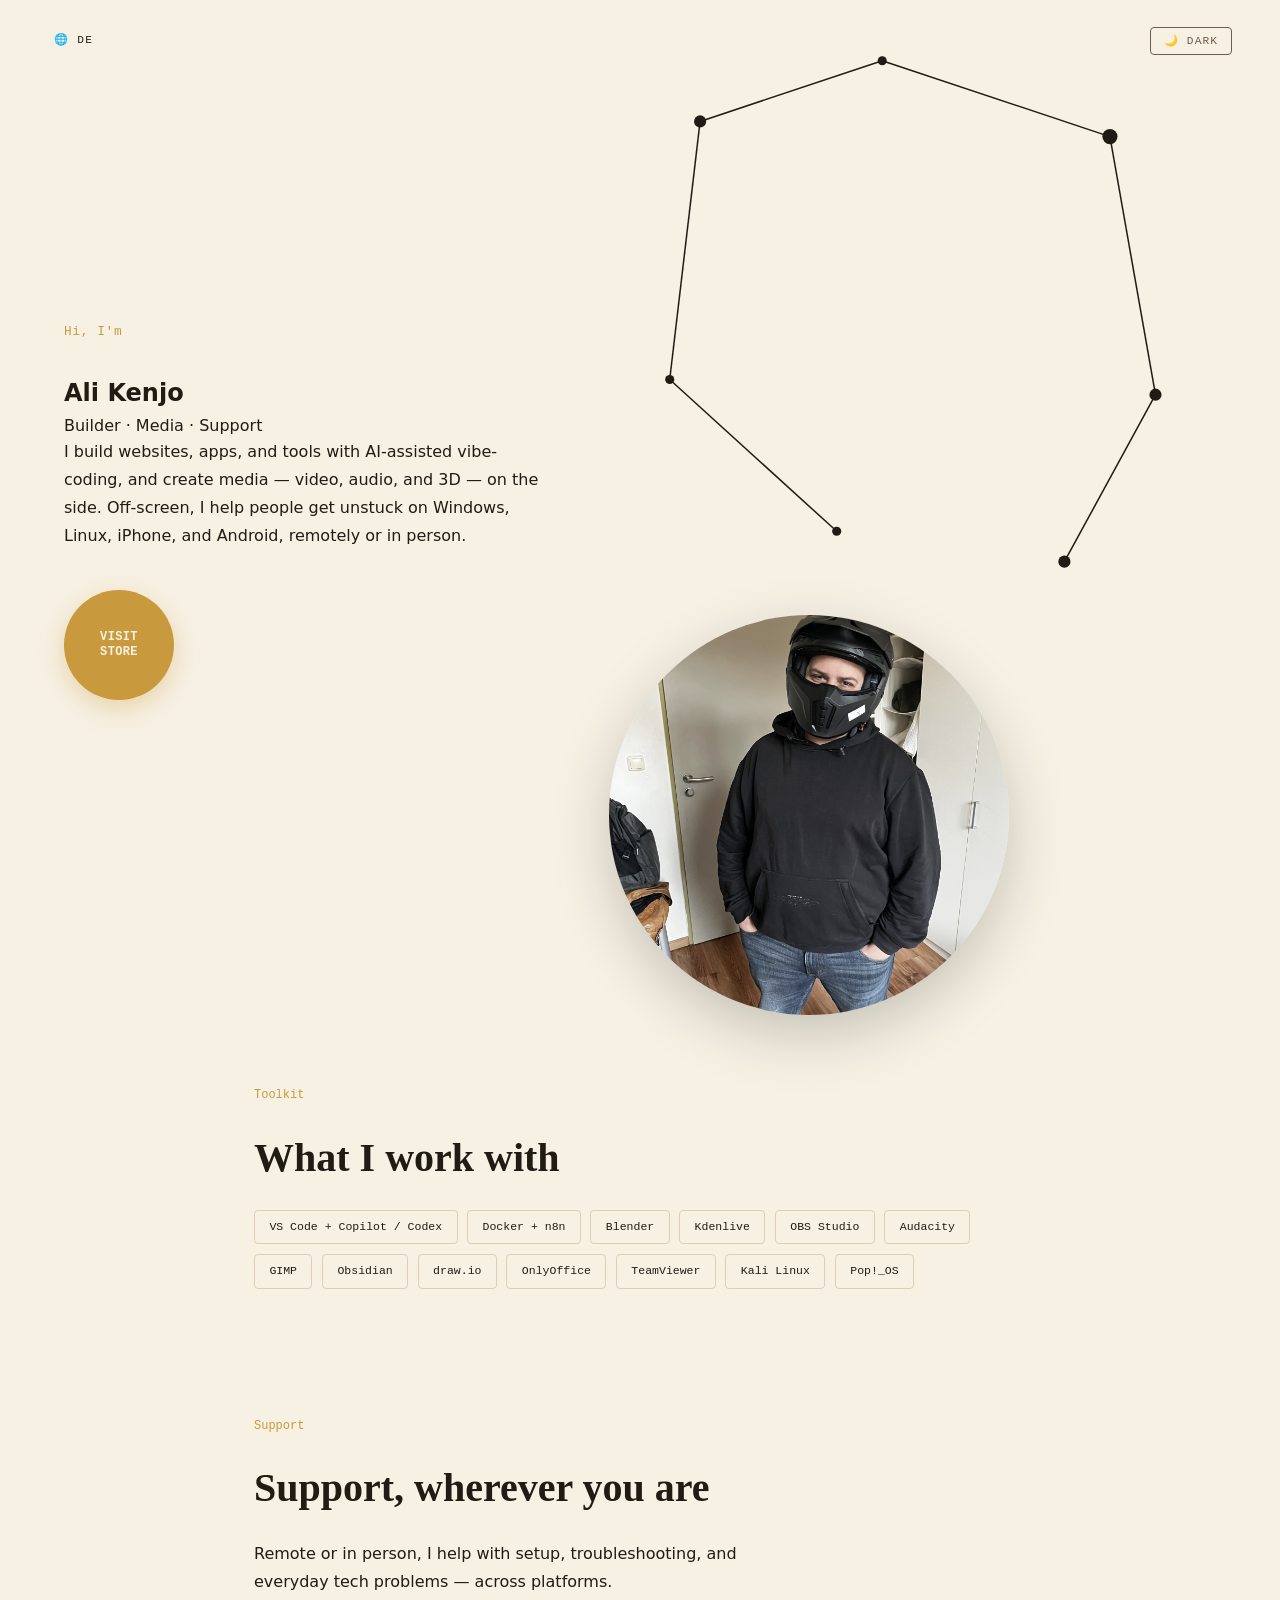
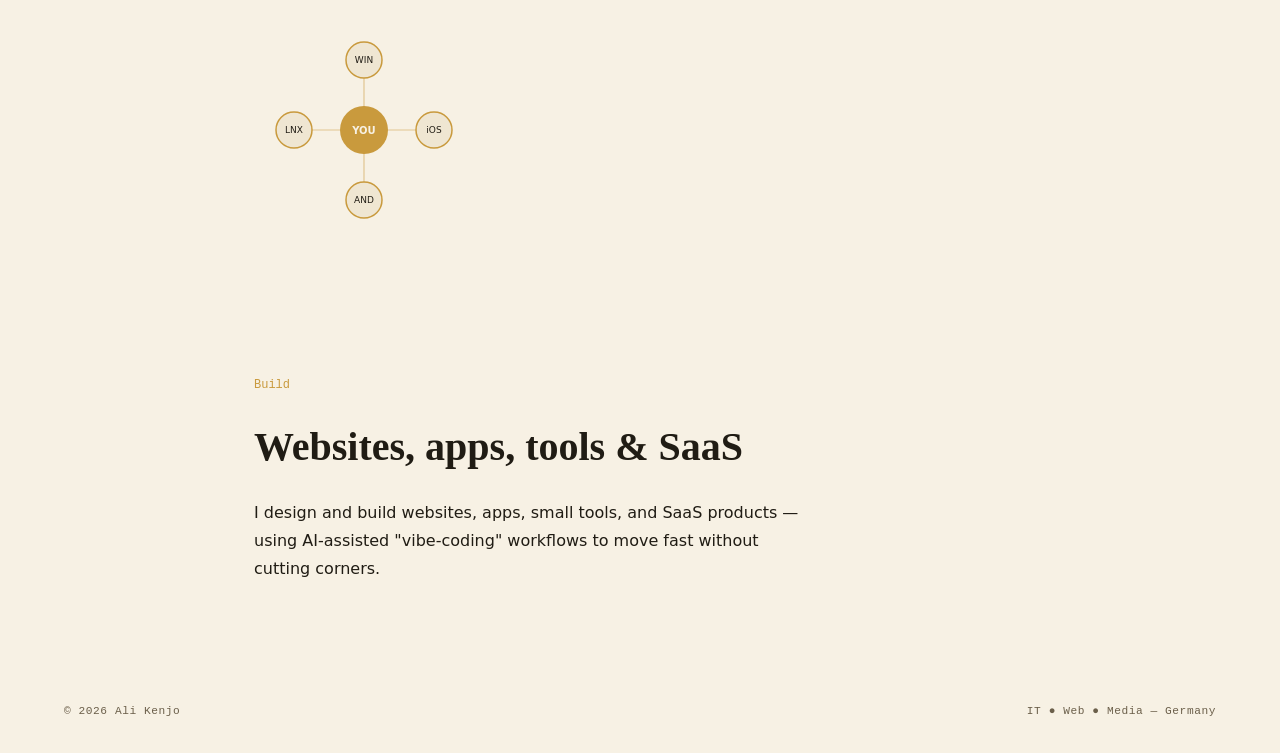
==== index.html @ 4543ea0b "Remove support note" ====
<!DOCTYPE html>
<html lang="en">
<head>
  <meta charset="UTF-8" />
  <meta name="viewport" content="width=device-width, initial-scale=1.0"/>
  <meta name="description" content="Ali Kenjo — builder of websites, apps, and tools, and cross-platform tech support in Germany.">
  <meta property="og:title" content="Ali Kenjo">
  <meta property="og:description" content="Ali Kenjo — builder of websites, apps, and tools, and cross-platform tech support in Germany.">
  <meta property="og:image" content="img.jpg">
  <meta property="og:type" content="website">
  <title>Ali Kenjo</title>
  <link rel="preconnect" href="https://fonts.googleapis.com">
  <link rel="preconnect" href="https://fonts.gstatic.com" crossorigin>
  <link href="https://fonts.googleapis.com/css2?family=Space+Grotesk:wght@300;400;500;700&display=swap" rel="stylesheet"/>
  <link rel="stylesheet" href="style.css">
  <link rel="icon" type="image/svg+xml" href="favicon.svg">
</head>
<body>

  <!-- NAV -->
  <nav>
    <a href="index-de.html" class="lang-toggle" hreflang="de">🌐 DE</a>
    <button class="dark-mode-toggle" aria-pressed="false">🌙 Dark</button>
  </nav>

  <!-- HERO -->
  <section id="identity" class="hero">
    <div class="hero-text">
      <p class="hero-eyebrow">Hi, I'm</p>
      <h1 class="hero-name">Ali Kenjo</h1>
      <p class="hero-tagline">Builder · Media · Support</p>
      <p class="hero-bio">
        I build websites, apps, and tools with AI-assisted vibe-coding, and create
        media — video, audio, and 3D — on the side. Off-screen, I help people get
        unstuck on Windows, Linux, iPhone, and Android, remotely or in person.
      </p>
      <a href="store.html" class="store-btn-round" aria-label="Visit the store">Visit<br>Store</a>
    </div>
    <div class="hero-photo-wrap">
      <svg class="node-bg" viewBox="0 0 400 400" aria-hidden="true">
        <circle cx="60" cy="80" r="4" fill="currentColor"/>
        <circle cx="180" cy="40" r="3" fill="currentColor"/>
        <circle cx="330" cy="90" r="5" fill="currentColor"/>
        <circle cx="40" cy="250" r="3" fill="currentColor"/>
        <circle cx="360" cy="260" r="4" fill="currentColor"/>
        <circle cx="150" cy="350" r="3" fill="currentColor"/>
        <circle cx="300" cy="370" r="4" fill="currentColor"/>
        <line x1="60" y1="80" x2="180" y2="40" stroke="currentColor" stroke-width="1"/>
        <line x1="180" y1="40" x2="330" y2="90" stroke="currentColor" stroke-width="1"/>
        <line x1="40" y1="250" x2="150" y2="350" stroke="currentColor" stroke-width="1"/>
        <line x1="360" y1="260" x2="300" y2="370" stroke="currentColor" stroke-width="1"/>
        <line x1="60" y1="80" x2="40" y2="250" stroke="currentColor" stroke-width="1"/>
        <line x1="330" y1="90" x2="360" y2="260" stroke="currentColor" stroke-width="1"/>
      </svg>
      <img src="img.jpg" alt="Ali Kenjo" class="hero-photo-circle">
    </div>
  </section>

  <!-- TOOLKIT -->
  <section id="toolkit" class="content-section">
    <p class="section-eyebrow"><span class="node-dot"></span>Toolkit</p>
    <h2 class="section-headline">What I work with</h2>
    <div class="tag-cloud">
      <span class="tag">VS Code + Copilot / Codex</span>
      <span class="tag">Docker + n8n</span>
      <span class="tag">Blender</span>
      <span class="tag">Kdenlive</span>
      <span class="tag">OBS Studio</span>
      <span class="tag">Audacity</span>
      <span class="tag">GIMP</span>
      <span class="tag">Obsidian</span>
      <span class="tag">draw.io</span>
      <span class="tag">OnlyOffice</span>
      <span class="tag">TeamViewer</span>
      <span class="tag">Kali Linux</span>
      <span class="tag">Pop!_OS</span>
    </div>
  </section>

  <!-- SUPPORT -->
  <section id="support" class="content-section">
    <p class="section-eyebrow"><span class="node-dot"></span>Support</p>
    <h2 class="section-headline">Support, wherever you are</h2>
    <p class="section-text">
      Remote or in person, I help with setup, troubleshooting, and everyday tech
      problems — across platforms.
    </p>
    <div class="orbit-wrap">
      <svg viewBox="0 0 220 220" width="220" height="220" aria-hidden="true">
        <line x1="110" y1="110" x2="110" y2="48" style="stroke:var(--accent);stroke-width:1.2;opacity:0.5"/>
        <line x1="110" y1="110" x2="172" y2="110" style="stroke:var(--accent);stroke-width:1.2;opacity:0.5"/>
        <line x1="110" y1="110" x2="110" y2="172" style="stroke:var(--accent);stroke-width:1.2;opacity:0.5"/>
        <line x1="110" y1="110" x2="48" y2="110" style="stroke:var(--accent);stroke-width:1.2;opacity:0.5"/>
        <circle cx="110" cy="40" r="18" style="fill:var(--bg-dark);stroke:var(--accent);stroke-width:1.5"/>
        <text x="110" y="43" text-anchor="middle" style="font-family:var(--font-body);font-size:9px;fill:var(--text)">WIN</text>
        <circle cx="180" cy="110" r="18" style="fill:var(--bg-dark);stroke:var(--accent);stroke-width:1.5"/>
        <text x="180" y="113" text-anchor="middle" style="font-family:var(--font-body);font-size:9px;fill:var(--text)">iOS</text>
        <circle cx="110" cy="180" r="18" style="fill:var(--bg-dark);stroke:var(--accent);stroke-width:1.5"/>
        <text x="110" y="183" text-anchor="middle" style="font-family:var(--font-body);font-size:9px;fill:var(--text)">AND</text>
        <circle cx="40" cy="110" r="18" style="fill:var(--bg-dark);stroke:var(--accent);stroke-width:1.5"/>
        <text x="40" y="113" text-anchor="middle" style="font-family:var(--font-body);font-size:9px;fill:var(--text)">LNX</text>
        <circle cx="110" cy="110" r="24" style="fill:var(--accent)"/>
        <text x="110" y="114" text-anchor="middle" style="font-family:var(--font-body);font-size:10px;font-weight:700;fill:var(--bg)">YOU</text>
      </svg>
    </div>
  </section>

  <!-- BUILD -->
  <section id="build" class="content-section">
    <p class="section-eyebrow"><span class="node-dot"></span>Build</p>
    <h2 class="section-headline">Websites, apps, tools &amp; SaaS</h2>
    <p class="section-text">
      I design and build websites, apps, small tools, and SaaS products —
      using AI-assisted "vibe-coding" workflows to move fast without cutting corners.
    </p>
  </section>

  <!-- FOOTER -->
  <footer>
    <span>© 2026 Ali Kenjo</span>
    <span>IT <span class="footer-dot">●</span> Web <span class="footer-dot">●</span> Media — Germany</span>
  </footer>

  <script src="script.js"></script>
</body>
</html>
---- style.css ----
*, *::before, *::after { box-sizing: border-box; margin: 0; padding: 0; }

:root {
  --bg: #f7f1e4;
  --bg-dark: #efe6d2;
  --text: #201c14;
  --text-muted: #6b5f4a;
  --accent: #c99a3d;
  --rule: #ddd0b0;
  --font-display: 'Fraunces', Georgia, serif;
  --font-body: 'IBM Plex Sans', system-ui, sans-serif;
  --font-mono: 'IBM Plex Mono', 'Courier New', monospace;
}

html.dark-mode {
  --bg: #0d1210;
  --bg-dark: #141a18;
  --text: #f2ede2;
  --text-muted: #8a9490;
  --accent: #6fd8c4;
  --rule: #263531;
}

html { scroll-behavior: smooth; }

body {
  background: var(--bg);
  color: var(--text);
  font-family: var(--font-body);
  font-size: 16px;
  line-height: 1.6;
  overflow-x: hidden;
  transition: background 0.3s, color 0.3s;
}

/* ── NAV ── */
nav {
  position: fixed;
  top: 0; right: 0;
  z-index: 100;
  padding: 1.5rem 3rem;
  display: flex;
  gap: 2.5rem;
  justify-content: space-between;
  align-items: center;
  width: 100%;
}

.nav-badge {
  display: flex;
  align-items: center;
  gap: 0.6rem;
}

.badge-dot {
  width: 10px;
  height: 10px;
  border-radius: 50%;
  background: var(--accent);
  display: inline-block;
}

.badge-name {
  font-family: var(--font-mono);
  font-size: 0.75rem;
  font-weight: 500;
  letter-spacing: 0.05em;
  color: var(--text);
}

nav a {
  font-family: var(--font-mono);
  font-size: 0.7rem;
  font-weight: 500;
  letter-spacing: 0.1em;
  text-transform: uppercase;
  color: var(--text);
  text-decoration: none;
  transition: color 0.2s;
  padding: 0.5rem 0.4rem;
}

nav a:hover { color: var(--accent); }

nav a:focus-visible,
.dark-mode-toggle:focus-visible,
.store-btn-round:focus-visible {
  outline: 2px solid var(--accent);
  outline-offset: 3px;
  border-radius: 2px;
}

.dark-mode-toggle {
  background: none;
  border: 1px solid var(--text-muted);
  border-radius: 4px;
  padding: 0.4rem 0.8rem;
  font-family: var(--font-mono);
  font-size: 0.7rem;
  font-weight: 500;
  letter-spacing: 0.1em;
  text-transform: uppercase;
  color: var(--text-muted);
  cursor: pointer;
  transition: all 0.2s;
}

.dark-mode-toggle:hover {
  color: var(--text);
  border-color: var(--text);
}

/* ── HERO ── */
#identity {
  min-height: 100vh;
  display: grid;
  grid-template-columns: 0.9fr 1.1fr;
  align-items: center;
  gap: 3rem;
  padding: 0 4rem;
}

.hero-left {
  display: flex;
  align-items: center;
  justify-content: center;
  padding: 0;
  min-height: auto;
}

.hero-eyebrow {
  font-family: var(--font-mono);
  font-size: 0.8rem;
  letter-spacing: 0.05em;
  color: var(--accent);
  margin-bottom: 2rem;
}

.hero-right {
  display: flex;
  flex-direction: column;
  justify-content: center;
  padding: 2rem 0;
  text-align: left;
  align-items: flex-start;
}

.hero-photo-circle {
  width: min(70vw, 400px);
  aspect-ratio: 1 / 1;
  object-fit: cover;
  border-radius: 50%;
  filter: grayscale(15%);
  box-shadow: 0 20px 60px rgba(0, 0, 0, 0.2);
}

.hero-headline {
  font-family: var(--font-display);
  font-size: clamp(2.75rem, 6vw, 4.5rem);
  font-weight: 700;
  line-height: 1.05;
  margin-bottom: 1.5rem;
}

.cursor {
  display: inline-block;
  color: var(--accent);
  animation: blink 1s step-start infinite;
  margin-left: 0.1em;
}

@keyframes blink { 50% { opacity: 0; } }

.hero-label {
  font-size: 0.7rem;
  font-weight: 600;
  letter-spacing: 0.1em;
  text-transform: uppercase;
  color: var(--text-muted);
  margin-bottom: 0.75rem;
}

.hero-bio {
  max-width: 480px;
  font-size: 1rem;
  line-height: 1.75;
  color: var(--text);
}

.store-btn-round {
  width: 110px;
  height: 110px;
  border-radius: 50%;
  background: var(--accent);
  color: var(--bg);
  display: flex;
  align-items: center;
  justify-content: center;
  text-align: center;
  line-height: 1.3;
  font-family: var(--font-mono);
  font-size: 0.75rem;
  font-weight: 600;
  letter-spacing: 0.03em;
  text-transform: uppercase;
  text-decoration: none;
  margin-top: 2.5rem;
  transition: transform 0.2s, box-shadow 0.2s;
  box-shadow: 0 8px 24px rgba(201, 154, 61, 0.35);
}

.store-btn-round:hover {
  transform: translateY(-3px) scale(1.03);
}

html.dark-mode .store-btn-round {
  color: var(--bg);
  box-shadow: 0 8px 24px rgba(111, 216, 196, 0.3);
}

/* ── GEOMETRIC DIVIDER ── */
.geo-divider {
  height: 14px;
  max-width: 900px;
  margin: 0 auto;
  background-image:
    linear-gradient(135deg, var(--accent) 25%, transparent 25%),
    linear-gradient(225deg, var(--accent) 25%, transparent 25%),
    linear-gradient(315deg, var(--accent) 25%, transparent 25%),
    linear-gradient(45deg, var(--accent) 25%, transparent 25%);
  background-position: 7px 0, 7px 0, 0 0, 0 0;
  background-size: 14px 14px;
  background-repeat: repeat-x;
  opacity: 0.45;
}

/* ── CONTENT SECTIONS ── */
section#toolkit,
section#support,
section#build {
  max-width: 900px;
  margin: 0 auto;
  padding: 4rem 4rem;
}

.section-eyebrow {
  font-family: var(--font-mono);
  font-size: 0.75rem;
  color: var(--accent);
  margin-bottom: 1.25rem;
}

.section-headline {
  font-family: var(--font-display);
  font-size: clamp(1.75rem, 3.5vw, 2.5rem);
  font-weight: 700;
  margin-bottom: 1.25rem;
}

.section-text {
  max-width: 560px;
  font-size: 1rem;
  line-height: 1.75;
  color: var(--text);
  margin-bottom: 1.5rem;
}

.tag-cloud {
  display: flex;
  flex-wrap: wrap;
  gap: 0.6rem;
}

.tag {
  font-family: var(--font-mono);
  font-size: 0.72rem;
  color: var(--text);
  border: 1px solid var(--rule);
  border-radius: 4px;
  padding: 0.45rem 0.9rem;
  white-space: nowrap;
}

.platform-grid {
  display: grid;
  grid-template-columns: repeat(4, auto);
  gap: 1rem;
  margin-bottom: 1rem;
}

.platform-item {
  font-family: var(--font-display);
  font-size: 1.1rem;
  font-weight: 700;
  color: var(--accent);
}

.section-note {
  font-family: var(--font-mono);
  font-size: 0.8rem;
  color: var(--text-muted);
}

/* ── FOOTER ── */
footer {
  padding: 2rem 4rem;
  display: flex;
  justify-content: space-between;
  align-items: center;
  font-family: var(--font-mono);
  font-size: 0.7rem;
  color: var(--text-muted);
  letter-spacing: 0.05em;
}

/* ── RESPONSIVE ── */
@media (max-width: 768px) {
  #identity {
    grid-template-columns: 1fr;
    padding: 6rem 1.5rem 3rem;
    gap: 2rem;
    text-align: center;
  }
  .hero-right {
    align-items: center;
    text-align: center;
  }
  .hero-photo-circle {
    width: 60vw;
    max-width: 260px;
  }
  nav { padding: 1.2rem 1.5rem; gap: 1.5rem; }
  footer { flex-direction: column; gap: 0.5rem; text-align: center; }
  section#toolkit,
  section#support,
  section#build {
    padding: 3rem 1.5rem;
  }
  .platform-grid {
    grid-template-columns: repeat(2, auto);
  }
}

@media (prefers-reduced-motion: reduce) {
  * { transition: none !important; }
  .cursor { animation: none; }
}
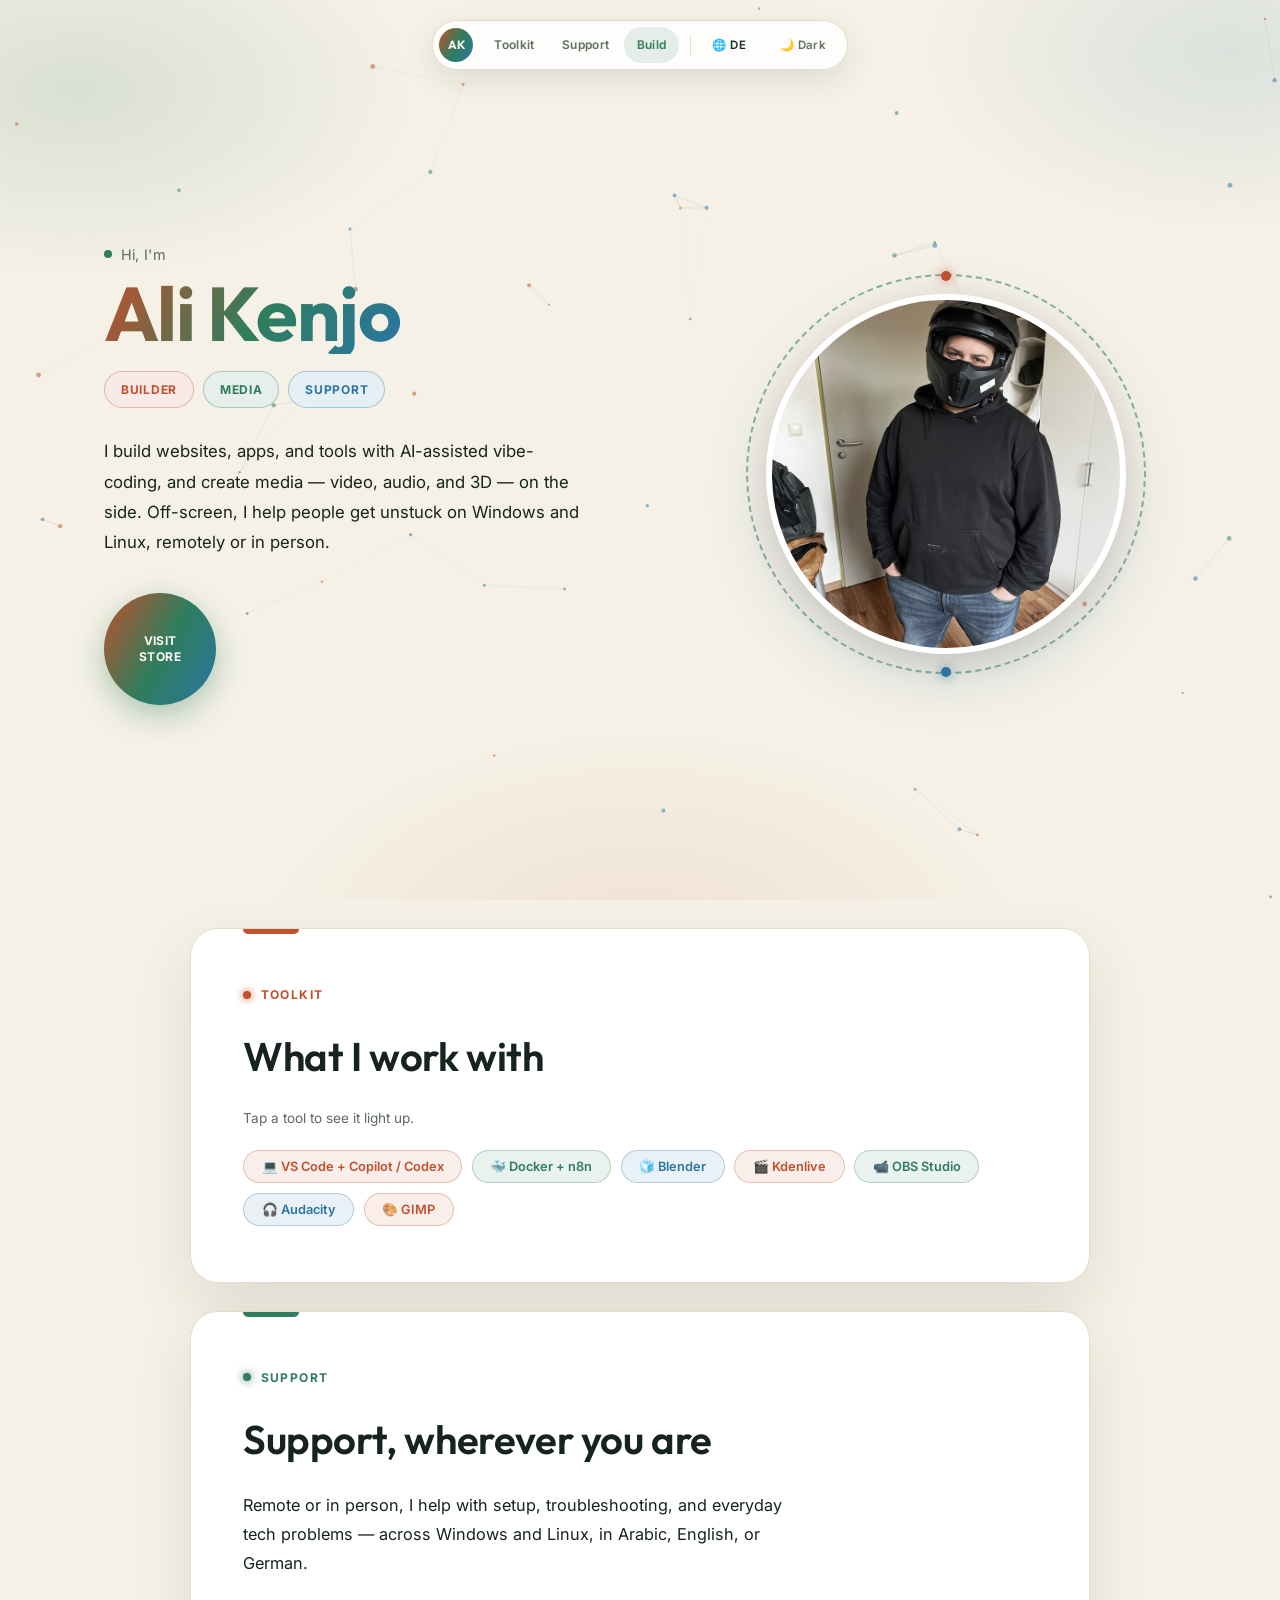
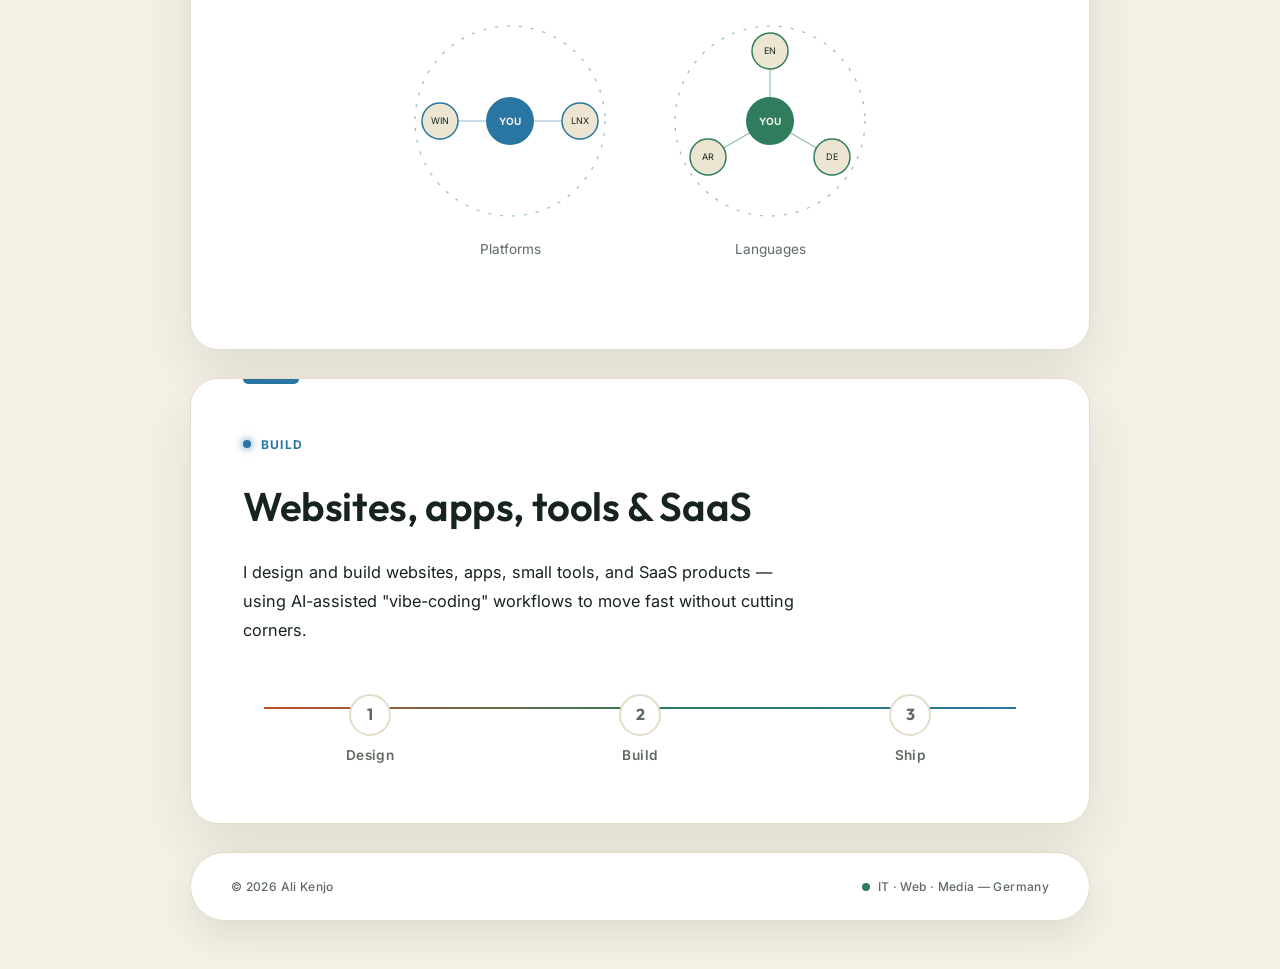
==== commit 999c0305: "Redesign with calm/athletic palette and interactive background New color system (terracotta, pace gr" ====
--- a/index.html
+++ b/index.html
@@ -11,14 +11,35 @@
   <title>Ali Kenjo</title>
   <link rel="preconnect" href="https://fonts.googleapis.com">
   <link rel="preconnect" href="https://fonts.gstatic.com" crossorigin>
-  <link href="https://fonts.googleapis.com/css2?family=Space+Grotesk:wght@300;400;500;700&display=swap" rel="stylesheet"/>
+  <link href="https://fonts.googleapis.com/css2?family=Outfit:wght@500;600;700;800&family=Inter:wght@400;500;600;700&display=swap" rel="stylesheet"/>
   <link rel="stylesheet" href="style.css">
   <link rel="icon" type="image/svg+xml" href="favicon.svg">
+  <script>
+    (function () {
+      try {
+        var saved = localStorage.getItem('darkMode');
+        var prefers = window.matchMedia('(prefers-color-scheme: dark)').matches;
+        if (saved === 'true' || (saved === null && prefers)) {
+          document.documentElement.classList.add('dark-mode');
+        }
+      } catch (e) {}
+    })();
+  </script>
 </head>
 <body>
 
+  <canvas id="bg-canvas" aria-hidden="true"></canvas>
+  <div class="scroll-progress" aria-hidden="true"><span class="scroll-progress-bar"></span></div>
+
   <!-- NAV -->
   <nav>
+    <a href="#identity" class="nav-logo" aria-label="Back to top">AK</a>
+    <div class="nav-links">
+      <a href="#toolkit" class="nav-link">Toolkit</a>
+      <a href="#support" class="nav-link">Support</a>
+      <a href="#build" class="nav-link">Build</a>
+    </div>
+    <div class="nav-sep"></div>
     <a href="index-de.html" class="lang-toggle" hreflang="de">🌐 DE</a>
     <button class="dark-mode-toggle" aria-pressed="false">🌙 Dark</button>
   </nav>
@@ -26,99 +47,129 @@
   <!-- HERO -->
   <section id="identity" class="hero">
     <div class="hero-text">
-      <p class="hero-eyebrow">Hi, I'm</p>
+      <p class="hero-eyebrow"><span class="pulse-dot"></span>Hi, I'm</p>
       <h1 class="hero-name">Ali Kenjo</h1>
-      <p class="hero-tagline">Builder · Media · Support</p>
+      <div class="hero-chips">
+        <span class="chip chip--1">Builder</span>
+        <span class="chip chip--2">Media</span>
+        <span class="chip chip--3">Support</span>
+      </div>
       <p class="hero-bio">
         I build websites, apps, and tools with AI-assisted vibe-coding, and create
         media — video, audio, and 3D — on the side. Off-screen, I help people get
-        unstuck on Windows, Linux, iPhone, and Android, remotely or in person.
+        unstuck on Windows and Linux, remotely or in person.
       </p>
-      <a href="store.html" class="store-btn-round" aria-label="Visit the store">Visit<br>Store</a>
+      <div class="hero-actions">
+        <a href="store.html" class="store-btn-round magnetic" aria-label="Visit the store">Visit<br>Store</a>
+      </div>
     </div>
     <div class="hero-photo-wrap">
-      <svg class="node-bg" viewBox="0 0 400 400" aria-hidden="true">
-        <circle cx="60" cy="80" r="4" fill="currentColor"/>
-        <circle cx="180" cy="40" r="3" fill="currentColor"/>
-        <circle cx="330" cy="90" r="5" fill="currentColor"/>
-        <circle cx="40" cy="250" r="3" fill="currentColor"/>
-        <circle cx="360" cy="260" r="4" fill="currentColor"/>
-        <circle cx="150" cy="350" r="3" fill="currentColor"/>
-        <circle cx="300" cy="370" r="4" fill="currentColor"/>
-        <line x1="60" y1="80" x2="180" y2="40" stroke="currentColor" stroke-width="1"/>
-        <line x1="180" y1="40" x2="330" y2="90" stroke="currentColor" stroke-width="1"/>
-        <line x1="40" y1="250" x2="150" y2="350" stroke="currentColor" stroke-width="1"/>
-        <line x1="360" y1="260" x2="300" y2="370" stroke="currentColor" stroke-width="1"/>
-        <line x1="60" y1="80" x2="40" y2="250" stroke="currentColor" stroke-width="1"/>
-        <line x1="330" y1="90" x2="360" y2="260" stroke="currentColor" stroke-width="1"/>
-      </svg>
-      <img src="img.jpg" alt="Ali Kenjo" class="hero-photo-circle">
+      <div class="photo-ring" aria-hidden="true"></div>
+      <img src="img.jpg" alt="Ali Kenjo" class="hero-photo-circle tilt-el">
     </div>
   </section>
 
   <!-- TOOLKIT -->
-  <section id="toolkit" class="content-section">
-    <p class="section-eyebrow"><span class="node-dot"></span>Toolkit</p>
+  <section id="toolkit" class="content-section content-section--1 reveal">
+    <p class="section-eyebrow section-eyebrow--1"><span class="node-dot"></span>Toolkit</p>
     <h2 class="section-headline">What I work with</h2>
+    <p class="section-hint">Tap a tool to see it light up.</p>
     <div class="tag-cloud">
-      <span class="tag">VS Code + Copilot / Codex</span>
-      <span class="tag">Docker + n8n</span>
-      <span class="tag">Blender</span>
-      <span class="tag">Kdenlive</span>
-      <span class="tag">OBS Studio</span>
-      <span class="tag">Audacity</span>
-      <span class="tag">GIMP</span>
-      <span class="tag">Obsidian</span>
-      <span class="tag">draw.io</span>
-      <span class="tag">OnlyOffice</span>
-      <span class="tag">TeamViewer</span>
-      <span class="tag">Kali Linux</span>
-      <span class="tag">Pop!_OS</span>
+      <button type="button" class="tag">💻 VS Code + Copilot / Codex</button>
+      <button type="button" class="tag">🐳 Docker + n8n</button>
+      <button type="button" class="tag">🧊 Blender</button>
+      <button type="button" class="tag">🎬 Kdenlive</button>
+      <button type="button" class="tag">📹 OBS Studio</button>
+      <button type="button" class="tag">🎧 Audacity</button>
+      <button type="button" class="tag">🎨 GIMP</button>
     </div>
   </section>
 
   <!-- SUPPORT -->
-  <section id="support" class="content-section">
-    <p class="section-eyebrow"><span class="node-dot"></span>Support</p>
+  <section id="support" class="content-section content-section--2 reveal">
+    <p class="section-eyebrow section-eyebrow--2"><span class="node-dot"></span>Support</p>
     <h2 class="section-headline">Support, wherever you are</h2>
     <p class="section-text">
       Remote or in person, I help with setup, troubleshooting, and everyday tech
-      problems — across platforms.
+      problems — across Windows and Linux, in Arabic, English, or German.
     </p>
-    <div class="orbit-wrap">
-      <svg viewBox="0 0 220 220" width="220" height="220" aria-hidden="true">
-        <line x1="110" y1="110" x2="110" y2="48" style="stroke:var(--accent);stroke-width:1.2;opacity:0.5"/>
-        <line x1="110" y1="110" x2="172" y2="110" style="stroke:var(--accent);stroke-width:1.2;opacity:0.5"/>
-        <line x1="110" y1="110" x2="110" y2="172" style="stroke:var(--accent);stroke-width:1.2;opacity:0.5"/>
-        <line x1="110" y1="110" x2="48" y2="110" style="stroke:var(--accent);stroke-width:1.2;opacity:0.5"/>
-        <circle cx="110" cy="40" r="18" style="fill:var(--bg-dark);stroke:var(--accent);stroke-width:1.5"/>
-        <text x="110" y="43" text-anchor="middle" style="font-family:var(--font-body);font-size:9px;fill:var(--text)">WIN</text>
-        <circle cx="180" cy="110" r="18" style="fill:var(--bg-dark);stroke:var(--accent);stroke-width:1.5"/>
-        <text x="180" y="113" text-anchor="middle" style="font-family:var(--font-body);font-size:9px;fill:var(--text)">iOS</text>
-        <circle cx="110" cy="180" r="18" style="fill:var(--bg-dark);stroke:var(--accent);stroke-width:1.5"/>
-        <text x="110" y="183" text-anchor="middle" style="font-family:var(--font-body);font-size:9px;fill:var(--text)">AND</text>
-        <circle cx="40" cy="110" r="18" style="fill:var(--bg-dark);stroke:var(--accent);stroke-width:1.5"/>
-        <text x="40" y="113" text-anchor="middle" style="font-family:var(--font-body);font-size:9px;fill:var(--text)">LNX</text>
-        <circle cx="110" cy="110" r="24" style="fill:var(--accent)"/>
-        <text x="110" y="114" text-anchor="middle" style="font-family:var(--font-body);font-size:10px;font-weight:700;fill:var(--bg)">YOU</text>
-      </svg>
+    <div class="orbit-group">
+      <div class="orbit-item">
+        <div class="orbit-wrap">
+          <svg viewBox="0 0 220 220" width="220" height="220" aria-hidden="true">
+            <circle class="orbit-sweep" cx="110" cy="110" r="95" style="stroke:var(--c3)"/>
+            <line x1="110" y1="110" x2="40" y2="110" style="stroke:var(--c3);stroke-width:1.2;opacity:0.5"/>
+            <line x1="110" y1="110" x2="180" y2="110" style="stroke:var(--c3);stroke-width:1.2;opacity:0.5"/>
+            <g class="orbit-node">
+              <circle cx="40" cy="110" r="18" style="fill:var(--bg-dark);stroke:var(--c3);stroke-width:1.5"/>
+              <text x="40" y="113" text-anchor="middle" style="font-family:var(--font-body);font-size:9px;fill:var(--text)">WIN</text>
+            </g>
+            <g class="orbit-node">
+              <circle cx="180" cy="110" r="18" style="fill:var(--bg-dark);stroke:var(--c3);stroke-width:1.5"/>
+              <text x="180" y="113" text-anchor="middle" style="font-family:var(--font-body);font-size:9px;fill:var(--text)">LNX</text>
+            </g>
+            <circle class="orbit-center" cx="110" cy="110" r="24" style="fill:var(--c3)"/>
+            <text x="110" y="114" text-anchor="middle" style="font-family:var(--font-body);font-size:10px;font-weight:700;fill:var(--bg)">YOU</text>
+          </svg>
+        </div>
+        <p class="section-note">Platforms</p>
+      </div>
+      <div class="orbit-item">
+        <div class="orbit-wrap">
+          <svg viewBox="0 0 220 220" width="220" height="220" aria-hidden="true">
+            <circle class="orbit-sweep" cx="110" cy="110" r="95" style="stroke:var(--c2)"/>
+            <line x1="110" y1="110" x2="110" y2="40" style="stroke:var(--c2);stroke-width:1.2;opacity:0.5"/>
+            <line x1="110" y1="110" x2="172" y2="146" style="stroke:var(--c2);stroke-width:1.2;opacity:0.5"/>
+            <line x1="110" y1="110" x2="48" y2="146" style="stroke:var(--c2);stroke-width:1.2;opacity:0.5"/>
+            <g class="orbit-node">
+              <circle cx="110" cy="40" r="18" style="fill:var(--bg-dark);stroke:var(--c2);stroke-width:1.5"/>
+              <text x="110" y="43" text-anchor="middle" style="font-family:var(--font-body);font-size:9px;fill:var(--text)">EN</text>
+            </g>
+            <g class="orbit-node">
+              <circle cx="172" cy="146" r="18" style="fill:var(--bg-dark);stroke:var(--c2);stroke-width:1.5"/>
+              <text x="172" y="149" text-anchor="middle" style="font-family:var(--font-body);font-size:9px;fill:var(--text)">DE</text>
+            </g>
+            <g class="orbit-node">
+              <circle cx="48" cy="146" r="18" style="fill:var(--bg-dark);stroke:var(--c2);stroke-width:1.5"/>
+              <text x="48" y="149" text-anchor="middle" style="font-family:var(--font-body);font-size:9px;fill:var(--text)">AR</text>
+            </g>
+            <circle class="orbit-center" cx="110" cy="110" r="24" style="fill:var(--c2)"/>
+            <text x="110" y="114" text-anchor="middle" style="font-family:var(--font-body);font-size:10px;font-weight:700;fill:var(--bg)">YOU</text>
+          </svg>
+        </div>
+        <p class="section-note">Languages</p>
+      </div>
     </div>
   </section>
 
   <!-- BUILD -->
-  <section id="build" class="content-section">
-    <p class="section-eyebrow"><span class="node-dot"></span>Build</p>
+  <section id="build" class="content-section content-section--3 reveal">
+    <p class="section-eyebrow section-eyebrow--3"><span class="node-dot"></span>Build</p>
     <h2 class="section-headline">Websites, apps, tools &amp; SaaS</h2>
     <p class="section-text">
       I design and build websites, apps, small tools, and SaaS products —
       using AI-assisted "vibe-coding" workflows to move fast without cutting corners.
     </p>
+    <div class="process-track">
+      <div class="process-step">
+        <span class="process-num">1</span>
+        <span class="process-label">Design</span>
+      </div>
+      <div class="process-step">
+        <span class="process-num">2</span>
+        <span class="process-label">Build</span>
+      </div>
+      <div class="process-step">
+        <span class="process-num">3</span>
+        <span class="process-label">Ship</span>
+      </div>
+    </div>
   </section>
 
   <!-- FOOTER -->
-  <footer>
+  <footer class="reveal">
     <span>© 2026 Ali Kenjo</span>
-    <span>IT <span class="footer-dot">●</span> Web <span class="footer-dot">●</span> Media — Germany</span>
+    <span class="footer-status"><span class="pulse-dot"></span>IT · Web · Media — Germany</span>
   </footer>
 
   <script src="script.js"></script>
--- a/style.css
+++ b/style.css
@@ -1,347 +1,752 @@
-*, *::before, *::after { box-sizing: border-box; margin: 0; padding: 0; }
-
-:root {
-  --bg: #f7f1e4;
-  --bg-dark: #efe6d2;
-  --text: #201c14;
-  --text-muted: #6b5f4a;
-  --accent: #c99a3d;
-  --rule: #ddd0b0;
-  --font-display: 'Fraunces', Georgia, serif;
-  --font-body: 'IBM Plex Sans', system-ui, sans-serif;
-  --font-mono: 'IBM Plex Mono', 'Courier New', monospace;
-}
-
-html.dark-mode {
-  --bg: #0d1210;
-  --bg-dark: #141a18;
-  --text: #f2ede2;
-  --text-muted: #8a9490;
-  --accent: #6fd8c4;
-  --rule: #263531;
-}
-
-html { scroll-behavior: smooth; }
-
-body {
-  background: var(--bg);
-  color: var(--text);
-  font-family: var(--font-body);
-  font-size: 16px;
-  line-height: 1.6;
-  overflow-x: hidden;
-  transition: background 0.3s, color 0.3s;
-}
-
-/* ── NAV ── */
-nav {
-  position: fixed;
-  top: 0; right: 0;
-  z-index: 100;
-  padding: 1.5rem 3rem;
-  display: flex;
-  gap: 2.5rem;
-  justify-content: space-between;
-  align-items: center;
-  width: 100%;
-}
-
-.nav-badge {
-  display: flex;
-  align-items: center;
-  gap: 0.6rem;
-}
-
-.badge-dot {
-  width: 10px;
-  height: 10px;
-  border-radius: 50%;
-  background: var(--accent);
-  display: inline-block;
-}
-
-.badge-name {
-  font-family: var(--font-mono);
-  font-size: 0.75rem;
-  font-weight: 500;
-  letter-spacing: 0.05em;
-  color: var(--text);
-}
-
-nav a {
-  font-family: var(--font-mono);
-  font-size: 0.7rem;
-  font-weight: 500;
-  letter-spacing: 0.1em;
-  text-transform: uppercase;
-  color: var(--text);
-  text-decoration: none;
-  transition: color 0.2s;
-  padding: 0.5rem 0.4rem;
-}
-
-nav a:hover { color: var(--accent); }
-
-nav a:focus-visible,
-.dark-mode-toggle:focus-visible,
-.store-btn-round:focus-visible {
-  outline: 2px solid var(--accent);
-  outline-offset: 3px;
-  border-radius: 2px;
-}
-
-.dark-mode-toggle {
-  background: none;
-  border: 1px solid var(--text-muted);
-  border-radius: 4px;
-  padding: 0.4rem 0.8rem;
-  font-family: var(--font-mono);
-  font-size: 0.7rem;
-  font-weight: 500;
-  letter-spacing: 0.1em;
-  text-transform: uppercase;
-  color: var(--text-muted);
-  cursor: pointer;
-  transition: all 0.2s;
-}
-
-.dark-mode-toggle:hover {
-  color: var(--text);
-  border-color: var(--text);
-}
-
-/* ── HERO ── */
-#identity {
-  min-height: 100vh;
-  display: grid;
-  grid-template-columns: 0.9fr 1.1fr;
-  align-items: center;
-  gap: 3rem;
-  padding: 0 4rem;
-}
-
-.hero-left {
-  display: flex;
-  align-items: center;
-  justify-content: center;
-  padding: 0;
-  min-height: auto;
-}
-
-.hero-eyebrow {
-  font-family: var(--font-mono);
-  font-size: 0.8rem;
-  letter-spacing: 0.05em;
-  color: var(--accent);
-  margin-bottom: 2rem;
-}
-
-.hero-right {
-  display: flex;
-  flex-direction: column;
-  justify-content: center;
-  padding: 2rem 0;
-  text-align: left;
-  align-items: flex-start;
-}
-
-.hero-photo-circle {
-  width: min(70vw, 400px);
-  aspect-ratio: 1 / 1;
-  object-fit: cover;
-  border-radius: 50%;
-  filter: grayscale(15%);
-  box-shadow: 0 20px 60px rgba(0, 0, 0, 0.2);
-}
-
-.hero-headline {
-  font-family: var(--font-display);
-  font-size: clamp(2.75rem, 6vw, 4.5rem);
-  font-weight: 700;
-  line-height: 1.05;
-  margin-bottom: 1.5rem;
-}
-
-.cursor {
-  display: inline-block;
-  color: var(--accent);
-  animation: blink 1s step-start infinite;
-  margin-left: 0.1em;
-}
-
-@keyframes blink { 50% { opacity: 0; } }
-
-.hero-label {
-  font-size: 0.7rem;
-  font-weight: 600;
-  letter-spacing: 0.1em;
-  text-transform: uppercase;
-  color: var(--text-muted);
-  margin-bottom: 0.75rem;
-}
-
-.hero-bio {
-  max-width: 480px;
-  font-size: 1rem;
-  line-height: 1.75;
-  color: var(--text);
-}
-
-.store-btn-round {
-  width: 110px;
-  height: 110px;
-  border-radius: 50%;
-  background: var(--accent);
-  color: var(--bg);
-  display: flex;
-  align-items: center;
-  justify-content: center;
-  text-align: center;
-  line-height: 1.3;
-  font-family: var(--font-mono);
-  font-size: 0.75rem;
-  font-weight: 600;
-  letter-spacing: 0.03em;
-  text-transform: uppercase;
-  text-decoration: none;
-  margin-top: 2.5rem;
-  transition: transform 0.2s, box-shadow 0.2s;
-  box-shadow: 0 8px 24px rgba(201, 154, 61, 0.35);
-}
-
-.store-btn-round:hover {
-  transform: translateY(-3px) scale(1.03);
-}
-
-html.dark-mode .store-btn-round {
-  color: var(--bg);
-  box-shadow: 0 8px 24px rgba(111, 216, 196, 0.3);
-}
-
-/* ── GEOMETRIC DIVIDER ── */
-.geo-divider {
-  height: 14px;
-  max-width: 900px;
-  margin: 0 auto;
-  background-image:
-    linear-gradient(135deg, var(--accent) 25%, transparent 25%),
-    linear-gradient(225deg, var(--accent) 25%, transparent 25%),
-    linear-gradient(315deg, var(--accent) 25%, transparent 25%),
-    linear-gradient(45deg, var(--accent) 25%, transparent 25%);
-  background-position: 7px 0, 7px 0, 0 0, 0 0;
-  background-size: 14px 14px;
-  background-repeat: repeat-x;
-  opacity: 0.45;
-}
-
-/* ── CONTENT SECTIONS ── */
-section#toolkit,
-section#support,
-section#build {
-  max-width: 900px;
-  margin: 0 auto;
-  padding: 4rem 4rem;
-}
-
-.section-eyebrow {
-  font-family: var(--font-mono);
-  font-size: 0.75rem;
-  color: var(--accent);
-  margin-bottom: 1.25rem;
-}
-
-.section-headline {
-  font-family: var(--font-display);
-  font-size: clamp(1.75rem, 3.5vw, 2.5rem);
-  font-weight: 700;
-  margin-bottom: 1.25rem;
-}
-
-.section-text {
-  max-width: 560px;
-  font-size: 1rem;
-  line-height: 1.75;
-  color: var(--text);
-  margin-bottom: 1.5rem;
-}
-
-.tag-cloud {
-  display: flex;
-  flex-wrap: wrap;
-  gap: 0.6rem;
-}
-
-.tag {
-  font-family: var(--font-mono);
-  font-size: 0.72rem;
-  color: var(--text);
-  border: 1px solid var(--rule);
-  border-radius: 4px;
-  padding: 0.45rem 0.9rem;
-  white-space: nowrap;
-}
-
-.platform-grid {
-  display: grid;
-  grid-template-columns: repeat(4, auto);
-  gap: 1rem;
-  margin-bottom: 1rem;
-}
-
-.platform-item {
-  font-family: var(--font-display);
-  font-size: 1.1rem;
-  font-weight: 700;
-  color: var(--accent);
-}
-
-.section-note {
-  font-family: var(--font-mono);
-  font-size: 0.8rem;
-  color: var(--text-muted);
-}
-
-/* ── FOOTER ── */
-footer {
-  padding: 2rem 4rem;
-  display: flex;
-  justify-content: space-between;
-  align-items: center;
-  font-family: var(--font-mono);
-  font-size: 0.7rem;
-  color: var(--text-muted);
-  letter-spacing: 0.05em;
-}
-
-/* ── RESPONSIVE ── */
-@media (max-width: 768px) {
-  #identity {
-    grid-template-columns: 1fr;
-    padding: 6rem 1.5rem 3rem;
-    gap: 2rem;
-    text-align: center;
-  }
-  .hero-right {
-    align-items: center;
-    text-align: center;
-  }
-  .hero-photo-circle {
-    width: 60vw;
-    max-width: 260px;
-  }
-  nav { padding: 1.2rem 1.5rem; gap: 1.5rem; }
-  footer { flex-direction: column; gap: 0.5rem; text-align: center; }
-  section#toolkit,
-  section#support,
-  section#build {
-    padding: 3rem 1.5rem;
-  }
-  .platform-grid {
-    grid-template-columns: repeat(2, auto);
-  }
-}
-
-@media (prefers-reduced-motion: reduce) {
-  * { transition: none !important; }
-  .cursor { animation: none; }
-}
+*, *::before, *::after { box-sizing: border-box; margin: 0; padding: 0; }
+
+:root {
+  --bg: #f5f1e6;
+  --surface: #ffffff;
+  --surface-2: #efe9da;
+  --bg-dark: #ece5d2;
+  --text: #16241d;
+  --text-muted: #5f6b61;
+  --rule: #e3dcc8;
+  --shadow: rgba(22, 36, 29, 0.10);
+  --shadow-strong: rgba(22, 36, 29, 0.18);
+
+  /* brand palette — calm, friendly, athletic */
+  --c1: #c1502c; /* track terracotta */
+  --c2: #2f7d5c; /* pace green */
+  --c3: #2a76a3; /* sky blue */
+  --accent: var(--c2);
+  --gradient: linear-gradient(120deg, var(--c1) 0%, var(--c2) 52%, var(--c3) 100%);
+
+  --radius-lg: 28px;
+  --radius-md: 18px;
+  --radius-sm: 10px;
+
+  --font-body: 'Inter', system-ui, sans-serif;
+  --font-display: 'Outfit', 'Inter', system-ui, sans-serif;
+
+  --ease-bounce: cubic-bezier(0.34, 1.56, 0.64, 1);
+}
+
+html.dark-mode {
+  --bg: #0e1712;
+  --surface: #16211b;
+  --surface-2: #1b2820;
+  --bg-dark: #101a14;
+  --text: #eef3ea;
+  --text-muted: #a6b6ab;
+  --rule: #243329;
+  --shadow: rgba(0, 0, 0, 0.45);
+  --shadow-strong: rgba(0, 0, 0, 0.6);
+
+  --c1: #ff8a5c;
+  --c2: #4fbf90;
+  --c3: #5fb8e6;
+}
+
+html { scroll-behavior: smooth; }
+
+body {
+  position: relative;
+  min-height: 100vh;
+  background: var(--bg);
+  color: var(--text);
+  font-family: var(--font-body);
+  font-size: 16px;
+  line-height: 1.6;
+  overflow-x: hidden;
+  transition: background 0.3s, color 0.3s;
+}
+
+body::before {
+  content: '';
+  position: fixed;
+  inset: 0;
+  background:
+    radial-gradient(38% 30% at 6% 10%, color-mix(in srgb, var(--c2) 14%, transparent), transparent 70%),
+    radial-gradient(34% 28% at 96% 6%, color-mix(in srgb, var(--c3) 12%, transparent), transparent 70%),
+    radial-gradient(42% 34% at 50% 105%, color-mix(in srgb, var(--c1) 10%, transparent), transparent 70%);
+  z-index: -3;
+  pointer-events: none;
+}
+
+#bg-canvas {
+  position: fixed;
+  inset: 0;
+  z-index: -2;
+  display: block;
+  pointer-events: none;
+}
+
+::selection {
+  background: var(--c2);
+  color: #fdf8f4;
+}
+
+img { max-width: 100%; display: block; }
+
+/* ── SCROLL PROGRESS ── */
+.scroll-progress {
+  position: fixed;
+  top: 0;
+  left: 0;
+  width: 100%;
+  height: 3px;
+  z-index: 200;
+  background: transparent;
+}
+
+.scroll-progress-bar {
+  display: block;
+  height: 100%;
+  width: 0%;
+  background: var(--gradient);
+  transition: width 0.1s linear;
+}
+
+/* ── PULSE DOT ── */
+.pulse-dot {
+  width: 8px;
+  height: 8px;
+  border-radius: 50%;
+  background: var(--c2);
+  display: inline-block;
+  flex-shrink: 0;
+  animation: pulse-ring 2.2s ease-out infinite;
+}
+
+@keyframes pulse-ring {
+  0% { box-shadow: 0 0 0 0 color-mix(in srgb, var(--c2) 55%, transparent); }
+  70% { box-shadow: 0 0 0 8px transparent; }
+  100% { box-shadow: 0 0 0 0 transparent; }
+}
+
+/* ── NAV ── */
+nav {
+  position: fixed;
+  top: 1.25rem;
+  left: 50%;
+  transform: translateX(-50%);
+  z-index: 100;
+  display: flex;
+  align-items: center;
+  gap: 0.35rem;
+  padding: 0.4rem;
+  background: color-mix(in srgb, var(--surface) 82%, transparent);
+  backdrop-filter: blur(16px);
+  -webkit-backdrop-filter: blur(16px);
+  border: 1px solid var(--rule);
+  border-radius: 999px;
+  box-shadow: 0 10px 30px var(--shadow);
+}
+
+.nav-logo {
+  width: 34px;
+  height: 34px;
+  border-radius: 50%;
+  background: var(--gradient);
+  color: #fdf8f4;
+  display: flex;
+  align-items: center;
+  justify-content: center;
+  font-family: var(--font-display);
+  font-weight: 700;
+  font-size: 0.75rem;
+  text-decoration: none;
+  flex-shrink: 0;
+  transition: transform 0.3s var(--ease-bounce);
+}
+
+.nav-logo:hover { transform: rotate(-8deg) scale(1.06); }
+
+.nav-links {
+  display: flex;
+  align-items: center;
+  gap: 0.1rem;
+  margin: 0 0.15rem;
+}
+
+.nav-link {
+  position: relative;
+  font-family: var(--font-body);
+  font-size: 0.75rem;
+  font-weight: 600;
+  letter-spacing: 0.03em;
+  color: var(--text-muted);
+  text-decoration: none;
+  padding: 0.5rem 0.8rem;
+  border-radius: 999px;
+  transition: color 0.2s, background 0.2s;
+}
+
+.nav-link:hover { color: var(--text); background: var(--bg-dark); }
+
+.nav-link.is-active {
+  color: var(--c2);
+  background: color-mix(in srgb, var(--c2) 12%, transparent);
+}
+
+.nav-sep {
+  width: 1px;
+  height: 20px;
+  background: var(--rule);
+  margin: 0 0.15rem;
+}
+
+nav a.lang-toggle {
+  font-family: var(--font-body);
+  font-size: 0.72rem;
+  font-weight: 600;
+  letter-spacing: 0.04em;
+  color: var(--text);
+  text-decoration: none;
+  transition: color 0.2s, background 0.2s;
+  padding: 0.5rem 0.85rem;
+  border-radius: 999px;
+}
+
+nav a.lang-toggle:hover { color: var(--c1); background: var(--bg-dark); }
+
+nav a:focus-visible,
+.dark-mode-toggle:focus-visible,
+.store-btn-round:focus-visible,
+.nav-logo:focus-visible,
+.tag:focus-visible {
+  outline: 2px solid var(--c2);
+  outline-offset: 3px;
+  border-radius: 2px;
+}
+
+.dark-mode-toggle {
+  background: none;
+  border: none;
+  border-radius: 999px;
+  padding: 0.5rem 0.9rem;
+  font-family: var(--font-body);
+  font-size: 0.72rem;
+  font-weight: 600;
+  letter-spacing: 0.04em;
+  color: var(--text-muted);
+  cursor: pointer;
+  transition: all 0.2s;
+}
+
+.dark-mode-toggle:hover {
+  color: var(--text);
+  background: var(--bg-dark);
+}
+
+/* ── HERO ── */
+.hero {
+  position: relative;
+  min-height: 100vh;
+  display: grid;
+  grid-template-columns: 1.1fr 0.9fr;
+  align-items: center;
+  gap: 3rem;
+  padding: 6rem 4rem 3rem;
+  max-width: 1200px;
+  margin: 0 auto;
+}
+
+.hero-text {
+  display: flex;
+  flex-direction: column;
+  align-items: flex-start;
+  text-align: left;
+}
+
+.hero-eyebrow {
+  display: flex;
+  align-items: center;
+  gap: 0.55rem;
+  font-size: 0.9rem;
+  color: var(--text-muted);
+  margin-bottom: 0.5rem;
+  letter-spacing: 0.02em;
+}
+
+.hero-name {
+  font-family: var(--font-display);
+  font-size: clamp(2.75rem, 6vw, 4.75rem);
+  font-weight: 700;
+  line-height: 1.05;
+  letter-spacing: -0.02em;
+  margin-bottom: 1.1rem;
+  color: var(--c2);
+  background: var(--gradient);
+  -webkit-background-clip: text;
+  background-clip: text;
+  -webkit-text-fill-color: transparent;
+}
+
+.hero-chips {
+  display: flex;
+  flex-wrap: wrap;
+  gap: 0.55rem;
+  margin-bottom: 1.75rem;
+}
+
+.chip {
+  font-size: 0.75rem;
+  font-weight: 700;
+  letter-spacing: 0.06em;
+  text-transform: uppercase;
+  padding: 0.5rem 1rem;
+  border-radius: 999px;
+  border: 1px solid color-mix(in srgb, var(--chip-color) 35%, transparent);
+  background: color-mix(in srgb, var(--chip-color) 12%, var(--surface));
+  color: var(--chip-color);
+  transition: transform 0.25s var(--ease-bounce), box-shadow 0.25s ease;
+}
+
+.chip:hover {
+  transform: translateY(-2px) scale(1.04);
+  box-shadow: 0 8px 18px color-mix(in srgb, var(--chip-color) 30%, transparent);
+}
+
+.chip--1 { --chip-color: var(--c1); }
+.chip--2 { --chip-color: var(--c2); }
+.chip--3 { --chip-color: var(--c3); }
+
+.hero-bio {
+  max-width: 480px;
+  font-size: 1.05rem;
+  line-height: 1.8;
+  color: var(--text);
+  margin-bottom: 2.25rem;
+}
+
+.hero-actions { display: flex; align-items: center; gap: 1.25rem; }
+
+.hero-photo-wrap {
+  position: relative;
+  display: flex;
+  align-items: center;
+  justify-content: center;
+  min-height: auto;
+  perspective: 900px;
+}
+
+.photo-ring {
+  position: absolute;
+  width: min(68vw, 400px);
+  aspect-ratio: 1 / 1;
+  border-radius: 50%;
+  border: 2px dashed color-mix(in srgb, var(--c2) 55%, transparent);
+  animation: spin 26s linear infinite;
+  pointer-events: none;
+}
+
+.photo-ring::before,
+.photo-ring::after {
+  content: '';
+  position: absolute;
+  width: 10px;
+  height: 10px;
+  border-radius: 50%;
+  background: var(--c1);
+  top: -5px;
+  left: calc(50% - 5px);
+  box-shadow: 0 0 12px color-mix(in srgb, var(--c1) 70%, transparent);
+}
+
+.photo-ring::after {
+  top: auto;
+  bottom: -5px;
+  background: var(--c3);
+  box-shadow: 0 0 12px color-mix(in srgb, var(--c3) 70%, transparent);
+}
+
+@keyframes spin {
+  to { transform: rotate(360deg); }
+}
+
+.hero-photo-circle {
+  position: relative;
+  z-index: 1;
+  width: min(60vw, 360px);
+  aspect-ratio: 1 / 1;
+  object-fit: cover;
+  border-radius: 50%;
+  filter: grayscale(10%);
+  border: 6px solid var(--surface);
+  box-shadow:
+    0 20px 60px color-mix(in srgb, var(--c3) 22%, transparent),
+    0 8px 30px color-mix(in srgb, var(--c1) 16%, transparent);
+  transition: transform 0.25s ease-out;
+  transform-style: preserve-3d;
+  will-change: transform;
+}
+
+.store-btn-round {
+  width: 112px;
+  height: 112px;
+  border-radius: 50%;
+  background: var(--gradient);
+  color: #fdf8f4;
+  display: flex;
+  align-items: center;
+  justify-content: center;
+  text-align: center;
+  line-height: 1.3;
+  font-family: var(--font-body);
+  font-size: 0.75rem;
+  font-weight: 700;
+  letter-spacing: 0.03em;
+  text-transform: uppercase;
+  text-decoration: none;
+  transition: transform 0.3s var(--ease-bounce), box-shadow 0.3s var(--ease-bounce);
+  box-shadow: 0 10px 30px color-mix(in srgb, var(--c2) 38%, transparent);
+  will-change: transform;
+}
+
+.store-btn-round:hover {
+  box-shadow: 0 16px 40px color-mix(in srgb, var(--c2) 46%, transparent);
+}
+
+/* ── CONTENT SECTIONS (cards) ── */
+.content-section {
+  position: relative;
+  max-width: 900px;
+  margin: 1.75rem auto;
+  padding: 3.5rem 3.25rem;
+  background: var(--surface);
+  border: 1px solid var(--rule);
+  border-radius: var(--radius-lg);
+  box-shadow: 0 24px 60px var(--shadow);
+  overflow: hidden;
+  transition: box-shadow 0.3s ease, transform 0.3s ease, background 0.3s;
+}
+
+.content-section:hover {
+  box-shadow: 0 30px 70px var(--shadow-strong);
+  transform: translateY(-3px);
+}
+
+.content-section::before {
+  content: '';
+  position: absolute;
+  top: 0;
+  left: 3.25rem;
+  width: 56px;
+  height: 5px;
+  border-radius: 0 0 6px 6px;
+  background: var(--section-accent, var(--c1));
+}
+
+.content-section--1 { --section-accent: var(--c1); }
+.content-section--2 { --section-accent: var(--c2); }
+.content-section--3 { --section-accent: var(--c3); }
+
+.reveal {
+  opacity: 0;
+  transform: translateY(28px);
+  transition: opacity 0.7s ease, transform 0.7s ease;
+}
+
+.reveal.is-visible {
+  opacity: 1;
+  transform: translateY(0);
+}
+
+.content-section:hover.reveal { transform: translateY(-3px); }
+
+.section-eyebrow {
+  display: flex;
+  align-items: center;
+  gap: 0.6rem;
+  font-size: 0.75rem;
+  font-weight: 700;
+  letter-spacing: 0.12em;
+  text-transform: uppercase;
+  color: var(--text-muted);
+  margin-bottom: 1.25rem;
+}
+
+.section-eyebrow--1 { color: var(--c1); }
+.section-eyebrow--2 { color: var(--c2); }
+.section-eyebrow--3 { color: var(--c3); }
+
+.node-dot {
+  width: 8px;
+  height: 8px;
+  border-radius: 50%;
+  background: currentColor;
+  box-shadow: 0 0 8px currentColor;
+  display: inline-block;
+}
+
+.section-headline {
+  font-family: var(--font-display);
+  font-size: clamp(1.75rem, 3.5vw, 2.5rem);
+  font-weight: 600;
+  letter-spacing: -0.01em;
+  margin-bottom: 1.25rem;
+}
+
+.section-text {
+  max-width: 560px;
+  font-size: 1.02rem;
+  line-height: 1.8;
+  color: var(--text);
+  margin-bottom: 1.5rem;
+}
+
+.section-hint {
+  font-size: 0.85rem;
+  color: var(--text-muted);
+  margin-bottom: 1.25rem;
+}
+
+/* ── TOOLKIT TAGS ── */
+.tag-cloud {
+  display: flex;
+  flex-wrap: wrap;
+  gap: 0.6rem;
+}
+
+.tag {
+  --tag-color: var(--text-muted);
+  display: inline-flex;
+  align-items: center;
+  gap: 0.4rem;
+  font-family: var(--font-body);
+  font-size: 0.8rem;
+  font-weight: 600;
+  color: var(--tag-color);
+  background: color-mix(in srgb, var(--tag-color) 10%, var(--surface));
+  border: 1px solid color-mix(in srgb, var(--tag-color) 30%, transparent);
+  border-radius: 999px;
+  padding: 0.5rem 1.1rem;
+  white-space: nowrap;
+  cursor: pointer;
+  transition: transform 0.25s var(--ease-bounce), box-shadow 0.25s ease, background 0.2s;
+}
+
+.tag:nth-child(3n + 1) { --tag-color: var(--c1); }
+.tag:nth-child(3n + 2) { --tag-color: var(--c2); }
+.tag:nth-child(3n) { --tag-color: var(--c3); }
+
+.tag:hover {
+  transform: translateY(-2px);
+  box-shadow: 0 8px 18px color-mix(in srgb, var(--tag-color) 25%, transparent);
+}
+
+.tag:active { transform: translateY(0) scale(0.96); }
+
+.tag.is-active {
+  background: var(--tag-color);
+  color: #fdf8f4;
+  box-shadow: 0 8px 18px color-mix(in srgb, var(--tag-color) 40%, transparent);
+}
+
+/* ── ORBIT DIAGRAMS ── */
+.orbit-wrap {
+  display: flex;
+  justify-content: center;
+  margin: 2rem 0;
+}
+
+.orbit-group {
+  display: flex;
+  flex-wrap: wrap;
+  justify-content: center;
+  gap: 2.5rem;
+  margin: 2rem 0;
+}
+
+.orbit-item {
+  display: flex;
+  flex-direction: column;
+  align-items: center;
+  gap: 0.5rem;
+}
+
+.orbit-item .orbit-wrap {
+  margin: 0;
+}
+
+.orbit-item .section-note {
+  margin: 0;
+  text-align: center;
+}
+
+.orbit-sweep {
+  fill: none;
+  stroke-width: 1.2;
+  stroke-dasharray: 3 9;
+  opacity: 0.5;
+  transform-box: fill-box;
+  transform-origin: center;
+  animation: spin 20s linear infinite;
+}
+
+.orbit-node {
+  transform-box: fill-box;
+  transform-origin: center;
+  transition: transform 0.3s var(--ease-bounce);
+  cursor: default;
+}
+
+.orbit-node:hover { transform: scale(1.16); }
+
+.orbit-center {
+  transform-box: fill-box;
+  transform-origin: center;
+  animation: heartbeat 2.4s ease-in-out infinite;
+}
+
+@keyframes heartbeat {
+  0%, 100% { transform: scale(1); }
+  50% { transform: scale(1.07); }
+}
+
+.section-note {
+  font-size: 0.85rem;
+  color: var(--text-muted);
+}
+
+/* ── BUILD / PROCESS TRACK ── */
+.process-track {
+  position: relative;
+  display: flex;
+  justify-content: space-between;
+  gap: 1rem;
+  margin-top: 2.5rem;
+  padding-top: 0.5rem;
+}
+
+.process-track::before {
+  content: '';
+  position: absolute;
+  top: 21px;
+  left: 21px;
+  right: 21px;
+  height: 2px;
+  background: var(--rule);
+}
+
+.process-track::after {
+  content: '';
+  position: absolute;
+  top: 21px;
+  left: 21px;
+  height: 2px;
+  width: 0;
+  background: var(--gradient);
+  transition: width 1.1s var(--ease-bounce) 0.2s;
+}
+
+.content-section.is-visible .process-track::after { width: calc(100% - 42px); }
+
+.process-step {
+  position: relative;
+  z-index: 1;
+  display: flex;
+  flex-direction: column;
+  align-items: center;
+  gap: 0.6rem;
+  flex: 1;
+}
+
+.process-num {
+  width: 42px;
+  height: 42px;
+  border-radius: 50%;
+  display: flex;
+  align-items: center;
+  justify-content: center;
+  background: var(--surface);
+  border: 2px solid var(--rule);
+  font-family: var(--font-display);
+  font-weight: 700;
+  color: var(--text-muted);
+  transition: all 0.3s var(--ease-bounce);
+}
+
+.process-step:hover .process-num {
+  background: var(--gradient);
+  border-color: transparent;
+  color: #fdf8f4;
+  transform: translateY(-4px) scale(1.08);
+}
+
+.process-label {
+  font-size: 0.85rem;
+  font-weight: 600;
+  color: var(--text-muted);
+  letter-spacing: 0.03em;
+  transition: color 0.3s;
+}
+
+.process-step:hover .process-label { color: var(--text); }
+
+/* ── FOOTER ── */
+footer {
+  max-width: 900px;
+  margin: 1.75rem auto 3rem;
+  padding: 1.5rem 2.5rem;
+  background: var(--surface);
+  border: 1px solid var(--rule);
+  border-radius: 999px;
+  box-shadow: 0 16px 40px var(--shadow);
+  display: flex;
+  justify-content: space-between;
+  align-items: center;
+  font-size: 0.75rem;
+  font-weight: 500;
+  color: var(--text-muted);
+  letter-spacing: 0.03em;
+  transition: box-shadow 0.3s;
+}
+
+footer:hover { box-shadow: 0 20px 50px var(--shadow-strong); }
+
+.footer-status {
+  display: flex;
+  align-items: center;
+  gap: 0.5rem;
+}
+
+.footer-dot {
+  color: var(--c1);
+  font-size: 0.5rem;
+  margin: 0 0.4rem;
+  vertical-align: middle;
+}
+
+/* ── RESPONSIVE ── */
+@media (max-width: 900px) {
+  .nav-links { display: none; }
+}
+
+@media (max-width: 768px) {
+  .hero {
+    grid-template-columns: 1fr;
+    padding: 7rem 1.5rem 3rem;
+    gap: 2.5rem;
+    text-align: center;
+  }
+  .hero-text {
+    align-items: center;
+    text-align: center;
+  }
+  .hero-chips, .hero-actions { justify-content: center; }
+  .hero-photo-circle {
+    width: 60vw;
+    max-width: 260px;
+  }
+  nav { top: 1rem; padding: 0.35rem; gap: 0.2rem; }
+  nav a.lang-toggle, .dark-mode-toggle { padding: 0.45rem 0.7rem; font-size: 0.68rem; }
+  .content-section { padding: 2.5rem 1.5rem; margin: 1.25rem 1rem; }
+  .content-section::before { left: 1.75rem; }
+  .process-track { flex-wrap: wrap; }
+  footer { flex-direction: column; gap: 0.6rem; text-align: center; border-radius: var(--radius-lg); margin: 1.25rem 1rem 2rem; }
+}
+
+@media (prefers-reduced-motion: reduce) {
+  * { transition: none !important; animation: none !important; }
+  .reveal { opacity: 1 !important; transform: none !important; }
+  .process-track::after { width: calc(100% - 42px) !important; }
+}
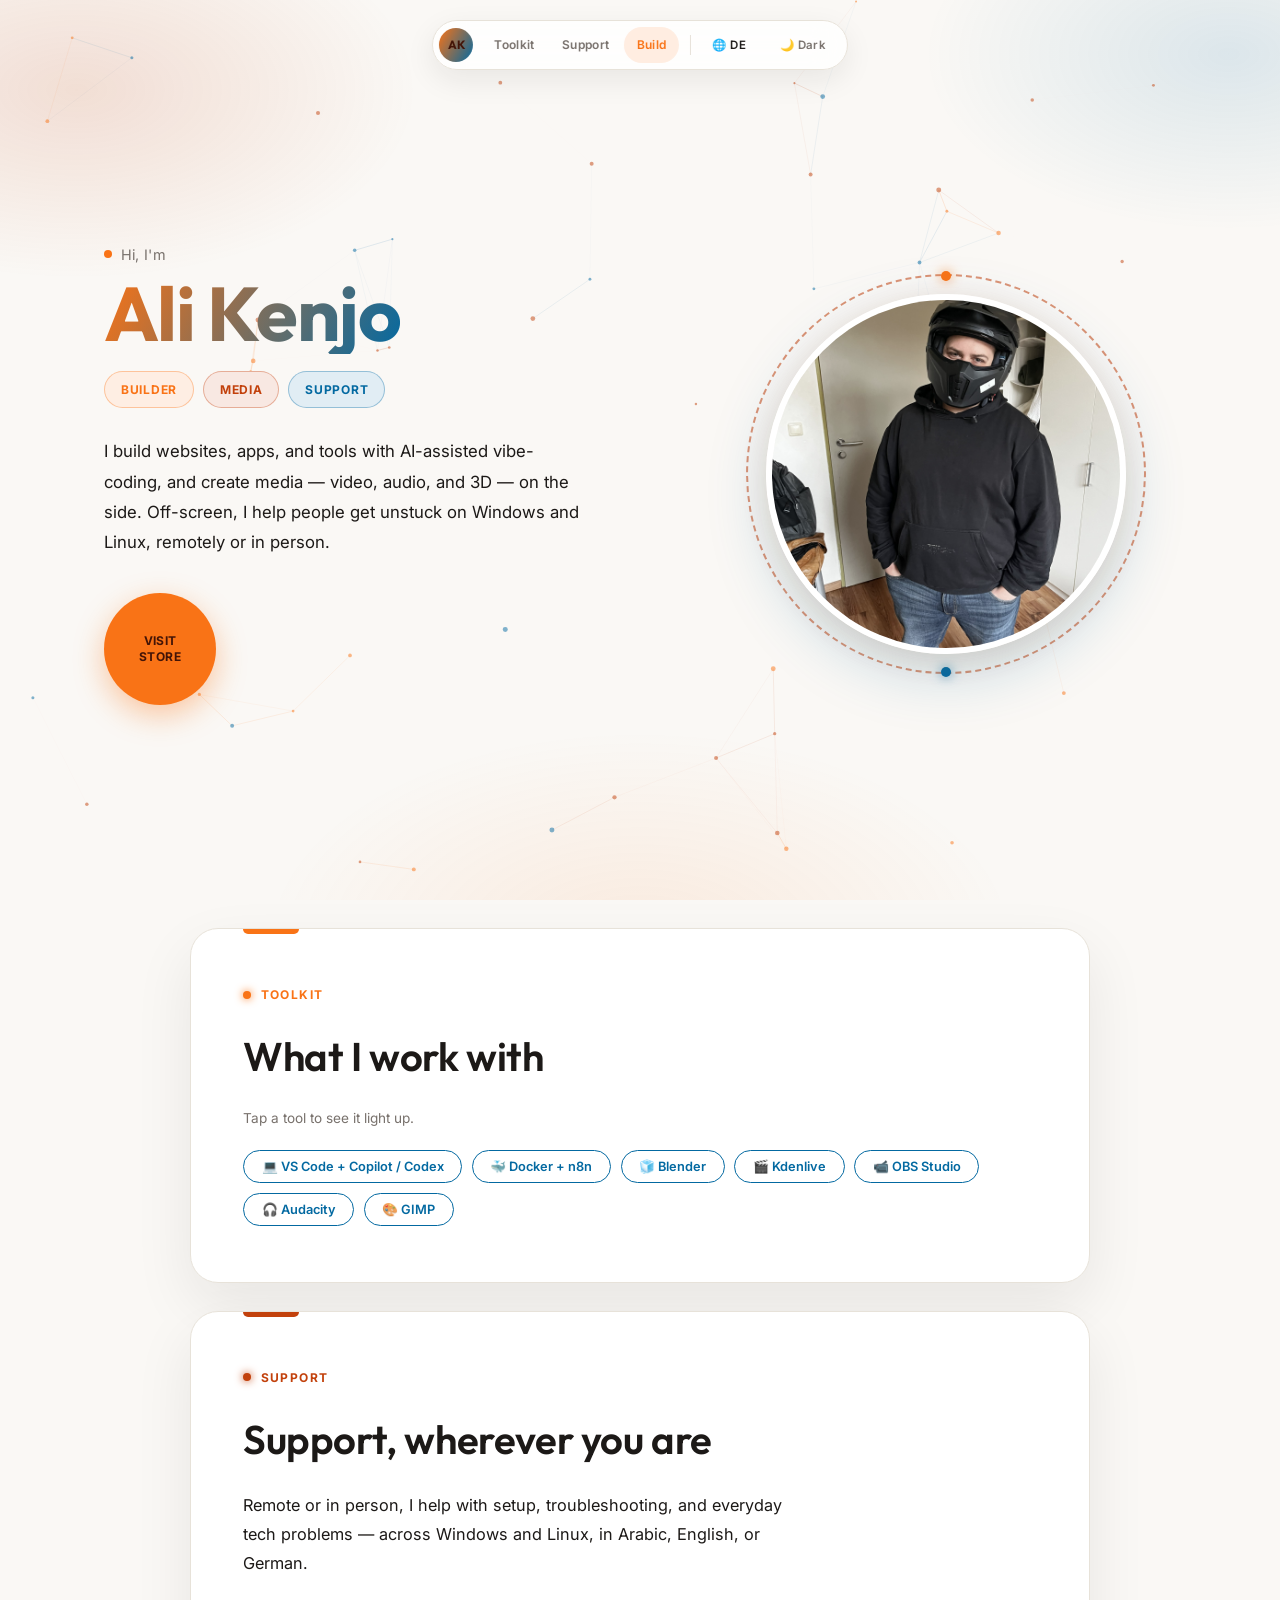
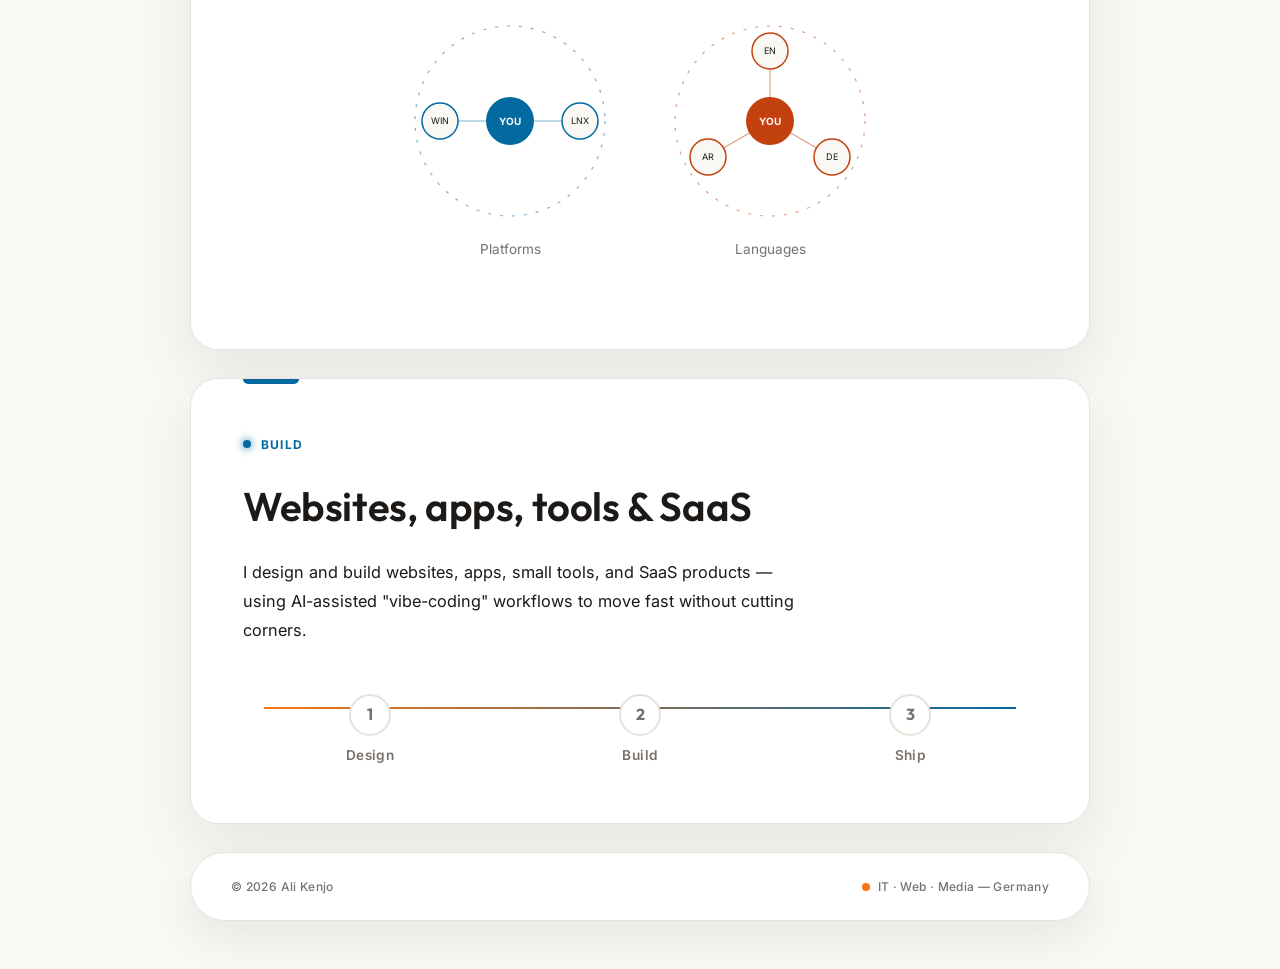
==== commit 31cf3683: "Merge language files into index.html with client-side switching Combine index.html and index-de.html" ====
--- a/index.html
+++ b/index.html
@@ -3,9 +3,9 @@
 <head>
   <meta charset="UTF-8" />
   <meta name="viewport" content="width=device-width, initial-scale=1.0"/>
-  <meta name="description" content="Ali Kenjo — builder of websites, apps, and tools, and cross-platform tech support in Germany.">
+  <meta name="description" content="Ali Kenjo — builder of websites, apps, and tools, and cross-platform tech support in Germany." data-i18n-attr="content:meta.description">
   <meta property="og:title" content="Ali Kenjo">
-  <meta property="og:description" content="Ali Kenjo — builder of websites, apps, and tools, and cross-platform tech support in Germany.">
+  <meta property="og:description" content="Ali Kenjo — builder of websites, apps, and tools, and cross-platform tech support in Germany." data-i18n-attr="content:meta.description">
   <meta property="og:image" content="img.jpg">
   <meta property="og:type" content="website">
   <title>Ali Kenjo</title>
@@ -33,34 +33,34 @@
 
   <!-- NAV -->
   <nav>
-    <a href="#identity" class="nav-logo" aria-label="Back to top">AK</a>
+    <a href="#identity" class="nav-logo" aria-label="Back to top" data-i18n-attr="aria-label:nav.logoAria">AK</a>
     <div class="nav-links">
-      <a href="#toolkit" class="nav-link">Toolkit</a>
-      <a href="#support" class="nav-link">Support</a>
-      <a href="#build" class="nav-link">Build</a>
+      <a href="#toolkit" class="nav-link" data-i18n="nav.toolkit">Toolkit</a>
+      <a href="#support" class="nav-link" data-i18n="nav.support">Support</a>
+      <a href="#build" class="nav-link" data-i18n="nav.build">Build</a>
     </div>
     <div class="nav-sep"></div>
-    <a href="index-de.html" class="lang-toggle" hreflang="de">🌐 DE</a>
+    <button type="button" class="lang-toggle" id="lang-toggle" aria-label="Switch language">🌐 DE</button>
     <button class="dark-mode-toggle" aria-pressed="false">🌙 Dark</button>
   </nav>
 
   <!-- HERO -->
   <section id="identity" class="hero">
     <div class="hero-text">
-      <p class="hero-eyebrow"><span class="pulse-dot"></span>Hi, I'm</p>
+      <p class="hero-eyebrow"><span class="pulse-dot"></span><span data-i18n="hero.eyebrow">Hi, I'm</span></p>
       <h1 class="hero-name">Ali Kenjo</h1>
       <div class="hero-chips">
-        <span class="chip chip--1">Builder</span>
-        <span class="chip chip--2">Media</span>
-        <span class="chip chip--3">Support</span>
+        <span class="chip chip--1" data-i18n="hero.chip1">Builder</span>
+        <span class="chip chip--2" data-i18n="hero.chip2">Media</span>
+        <span class="chip chip--3" data-i18n="hero.chip3">Support</span>
       </div>
-      <p class="hero-bio">
+      <p class="hero-bio" data-i18n="hero.bio">
         I build websites, apps, and tools with AI-assisted vibe-coding, and create
         media — video, audio, and 3D — on the side. Off-screen, I help people get
         unstuck on Windows and Linux, remotely or in person.
       </p>
       <div class="hero-actions">
-        <a href="store.html" class="store-btn-round magnetic" aria-label="Visit the store">Visit<br>Store</a>
+        <a href="store.html" class="store-btn-round magnetic" aria-label="Visit the store" data-i18n-attr="aria-label:hero.storeAria" data-i18n-html="hero.storeText">Visit<br>Store</a>
       </div>
     </div>
     <div class="hero-photo-wrap">
@@ -71,9 +71,9 @@
 
   <!-- TOOLKIT -->
   <section id="toolkit" class="content-section content-section--1 reveal">
-    <p class="section-eyebrow section-eyebrow--1"><span class="node-dot"></span>Toolkit</p>
-    <h2 class="section-headline">What I work with</h2>
-    <p class="section-hint">Tap a tool to see it light up.</p>
+    <p class="section-eyebrow section-eyebrow--1"><span class="node-dot"></span><span data-i18n="toolkit.eyebrow">Toolkit</span></p>
+    <h2 class="section-headline" data-i18n="toolkit.headline">What I work with</h2>
+    <p class="section-hint" data-i18n="toolkit.hint">Tap a tool to see it light up.</p>
     <div class="tag-cloud">
       <button type="button" class="tag">💻 VS Code + Copilot / Codex</button>
       <button type="button" class="tag">🐳 Docker + n8n</button>
@@ -87,9 +87,9 @@
 
   <!-- SUPPORT -->
   <section id="support" class="content-section content-section--2 reveal">
-    <p class="section-eyebrow section-eyebrow--2"><span class="node-dot"></span>Support</p>
-    <h2 class="section-headline">Support, wherever you are</h2>
-    <p class="section-text">
+    <p class="section-eyebrow section-eyebrow--2"><span class="node-dot"></span><span data-i18n="support.eyebrow">Support</span></p>
+    <h2 class="section-headline" data-i18n="support.headline">Support, wherever you are</h2>
+    <p class="section-text" data-i18n="support.text">
       Remote or in person, I help with setup, troubleshooting, and everyday tech
       problems — across Windows and Linux, in Arabic, English, or German.
     </p>
@@ -97,71 +97,71 @@
       <div class="orbit-item">
         <div class="orbit-wrap">
           <svg viewBox="0 0 220 220" width="220" height="220" aria-hidden="true">
-            <circle class="orbit-sweep" cx="110" cy="110" r="95" style="stroke:var(--c3)"/>
-            <line x1="110" y1="110" x2="40" y2="110" style="stroke:var(--c3);stroke-width:1.2;opacity:0.5"/>
-            <line x1="110" y1="110" x2="180" y2="110" style="stroke:var(--c3);stroke-width:1.2;opacity:0.5"/>
+            <circle class="orbit-sweep" cx="110" cy="110" r="95" style="stroke:var(--accent-2)"/>
+            <line x1="110" y1="110" x2="40" y2="110" style="stroke:var(--accent-2);stroke-width:1.2;opacity:0.5"/>
+            <line x1="110" y1="110" x2="180" y2="110" style="stroke:var(--accent-2);stroke-width:1.2;opacity:0.5"/>
             <g class="orbit-node">
-              <circle cx="40" cy="110" r="18" style="fill:var(--bg-dark);stroke:var(--c3);stroke-width:1.5"/>
-              <text x="40" y="113" text-anchor="middle" style="font-family:var(--font-body);font-size:9px;fill:var(--text)">WIN</text>
+              <circle cx="40" cy="110" r="18" style="fill:var(--bg);stroke:var(--accent-2);stroke-width:1.5"/>
+              <text x="40" y="113" text-anchor="middle" style="font-family:var(--font-body);font-size:9px;fill:var(--text-primary)">WIN</text>
             </g>
             <g class="orbit-node">
-              <circle cx="180" cy="110" r="18" style="fill:var(--bg-dark);stroke:var(--c3);stroke-width:1.5"/>
-              <text x="180" y="113" text-anchor="middle" style="font-family:var(--font-body);font-size:9px;fill:var(--text)">LNX</text>
+              <circle cx="180" cy="110" r="18" style="fill:var(--bg);stroke:var(--accent-2);stroke-width:1.5"/>
+              <text x="180" y="113" text-anchor="middle" style="font-family:var(--font-body);font-size:9px;fill:var(--text-primary)">LNX</text>
             </g>
-            <circle class="orbit-center" cx="110" cy="110" r="24" style="fill:var(--c3)"/>
-            <text x="110" y="114" text-anchor="middle" style="font-family:var(--font-body);font-size:10px;font-weight:700;fill:var(--bg)">YOU</text>
+            <circle class="orbit-center" cx="110" cy="110" r="24" style="fill:var(--accent-2)"/>
+            <text x="110" y="114" text-anchor="middle" style="font-family:var(--font-body);font-size:10px;font-weight:700;fill:var(--bg)" data-i18n="support.you">YOU</text>
           </svg>
         </div>
-        <p class="section-note">Platforms</p>
+        <p class="section-note" data-i18n="support.platforms">Platforms</p>
       </div>
       <div class="orbit-item">
         <div class="orbit-wrap">
           <svg viewBox="0 0 220 220" width="220" height="220" aria-hidden="true">
-            <circle class="orbit-sweep" cx="110" cy="110" r="95" style="stroke:var(--c2)"/>
-            <line x1="110" y1="110" x2="110" y2="40" style="stroke:var(--c2);stroke-width:1.2;opacity:0.5"/>
-            <line x1="110" y1="110" x2="172" y2="146" style="stroke:var(--c2);stroke-width:1.2;opacity:0.5"/>
-            <line x1="110" y1="110" x2="48" y2="146" style="stroke:var(--c2);stroke-width:1.2;opacity:0.5"/>
+            <circle class="orbit-sweep" cx="110" cy="110" r="95" style="stroke:var(--accent-hover)"/>
+            <line x1="110" y1="110" x2="110" y2="40" style="stroke:var(--accent-hover);stroke-width:1.2;opacity:0.5"/>
+            <line x1="110" y1="110" x2="172" y2="146" style="stroke:var(--accent-hover);stroke-width:1.2;opacity:0.5"/>
+            <line x1="110" y1="110" x2="48" y2="146" style="stroke:var(--accent-hover);stroke-width:1.2;opacity:0.5"/>
             <g class="orbit-node">
-              <circle cx="110" cy="40" r="18" style="fill:var(--bg-dark);stroke:var(--c2);stroke-width:1.5"/>
-              <text x="110" y="43" text-anchor="middle" style="font-family:var(--font-body);font-size:9px;fill:var(--text)">EN</text>
+              <circle cx="110" cy="40" r="18" style="fill:var(--bg);stroke:var(--accent-hover);stroke-width:1.5"/>
+              <text x="110" y="43" text-anchor="middle" style="font-family:var(--font-body);font-size:9px;fill:var(--text-primary)">EN</text>
             </g>
             <g class="orbit-node">
-              <circle cx="172" cy="146" r="18" style="fill:var(--bg-dark);stroke:var(--c2);stroke-width:1.5"/>
-              <text x="172" y="149" text-anchor="middle" style="font-family:var(--font-body);font-size:9px;fill:var(--text)">DE</text>
+              <circle cx="172" cy="146" r="18" style="fill:var(--bg);stroke:var(--accent-hover);stroke-width:1.5"/>
+              <text x="172" y="149" text-anchor="middle" style="font-family:var(--font-body);font-size:9px;fill:var(--text-primary)">DE</text>
             </g>
             <g class="orbit-node">
-              <circle cx="48" cy="146" r="18" style="fill:var(--bg-dark);stroke:var(--c2);stroke-width:1.5"/>
-              <text x="48" y="149" text-anchor="middle" style="font-family:var(--font-body);font-size:9px;fill:var(--text)">AR</text>
+              <circle cx="48" cy="146" r="18" style="fill:var(--bg);stroke:var(--accent-hover);stroke-width:1.5"/>
+              <text x="48" y="149" text-anchor="middle" style="font-family:var(--font-body);font-size:9px;fill:var(--text-primary)">AR</text>
             </g>
-            <circle class="orbit-center" cx="110" cy="110" r="24" style="fill:var(--c2)"/>
-            <text x="110" y="114" text-anchor="middle" style="font-family:var(--font-body);font-size:10px;font-weight:700;fill:var(--bg)">YOU</text>
+            <circle class="orbit-center" cx="110" cy="110" r="24" style="fill:var(--accent-hover)"/>
+            <text x="110" y="114" text-anchor="middle" style="font-family:var(--font-body);font-size:10px;font-weight:700;fill:var(--bg)" data-i18n="support.you">YOU</text>
           </svg>
         </div>
-        <p class="section-note">Languages</p>
+        <p class="section-note" data-i18n="support.languages">Languages</p>
       </div>
     </div>
   </section>
 
   <!-- BUILD -->
   <section id="build" class="content-section content-section--3 reveal">
-    <p class="section-eyebrow section-eyebrow--3"><span class="node-dot"></span>Build</p>
-    <h2 class="section-headline">Websites, apps, tools &amp; SaaS</h2>
-    <p class="section-text">
+    <p class="section-eyebrow section-eyebrow--3"><span class="node-dot"></span><span data-i18n="build.eyebrow">Build</span></p>
+    <h2 class="section-headline" data-i18n="build.headline">Websites, apps, tools &amp; SaaS</h2>
+    <p class="section-text" data-i18n="build.text">
       I design and build websites, apps, small tools, and SaaS products —
       using AI-assisted "vibe-coding" workflows to move fast without cutting corners.
     </p>
     <div class="process-track">
       <div class="process-step">
         <span class="process-num">1</span>
-        <span class="process-label">Design</span>
+        <span class="process-label" data-i18n="build.step1">Design</span>
       </div>
       <div class="process-step">
         <span class="process-num">2</span>
-        <span class="process-label">Build</span>
+        <span class="process-label" data-i18n="build.step2">Build</span>
       </div>
       <div class="process-step">
         <span class="process-num">3</span>
-        <span class="process-label">Ship</span>
+        <span class="process-label" data-i18n="build.step3">Ship</span>
       </div>
     </div>
   </section>
@@ -169,7 +169,7 @@
   <!-- FOOTER -->
   <footer class="reveal">
     <span>© 2026 Ali Kenjo</span>
-    <span class="footer-status"><span class="pulse-dot"></span>IT · Web · Media — Germany</span>
+    <span class="footer-status"><span class="pulse-dot"></span><span data-i18n="footer.status">IT · Web · Media — Germany</span></span>
   </footer>
 
   <script src="script.js"></script>
--- a/style.css
+++ b/style.css
@@ -1,22 +1,22 @@
 *, *::before, *::after { box-sizing: border-box; margin: 0; padding: 0; }
 
 :root {
-  --bg: #f5f1e6;
+  /* Warm Signal — light */
+  --bg: #faf8f5;
   --surface: #ffffff;
-  --surface-2: #efe9da;
-  --bg-dark: #ece5d2;
-  --text: #16241d;
-  --text-muted: #5f6b61;
-  --rule: #e3dcc8;
-  --shadow: rgba(22, 36, 29, 0.10);
-  --shadow-strong: rgba(22, 36, 29, 0.18);
-
-  /* brand palette — calm, friendly, athletic */
-  --c1: #c1502c; /* track terracotta */
-  --c2: #2f7d5c; /* pace green */
-  --c3: #2a76a3; /* sky blue */
-  --accent: var(--c2);
-  --gradient: linear-gradient(120deg, var(--c1) 0%, var(--c2) 52%, var(--c3) 100%);
+  --border: #e7e2d9;
+  --text-primary: #1c1917;
+  --text-secondary: #78716c;
+
+  --accent: #f97316;       /* primary CTA */
+  --on-accent: #431407;    /* text on --accent, darkened from the spec's #FFF7ED — see note */
+  --accent-2: #0369a1;     /* secondary accent: links, default tag color — darkened from #0284C7 for AA text contrast */
+  --accent-hover: #c2410c; /* tag hover/active glow */
+
+  --gradient: linear-gradient(120deg, var(--accent) 0%, var(--accent-2) 100%);
+
+  --shadow: rgba(28, 25, 23, 0.08);
+  --shadow-strong: rgba(28, 25, 23, 0.16);
 
   --radius-lg: 28px;
   --radius-md: 18px;
@@ -29,19 +29,20 @@
 }
 
 html.dark-mode {
-  --bg: #0e1712;
-  --surface: #16211b;
-  --surface-2: #1b2820;
-  --bg-dark: #101a14;
-  --text: #eef3ea;
-  --text-muted: #a6b6ab;
-  --rule: #243329;
+  /* Warm Signal — dark */
+  --bg: #0f1115;
+  --surface: #191b20;
+  --border: #27272a;
+  --text-primary: #edeae3;
+  --text-secondary: #a8a29e;
+
+  --accent: #f97316;
+  --on-accent: #3d1600;
+  --accent-2: #38bdf8;
+  --accent-hover: #fdba74;
+
   --shadow: rgba(0, 0, 0, 0.45);
   --shadow-strong: rgba(0, 0, 0, 0.6);
-
-  --c1: #ff8a5c;
-  --c2: #4fbf90;
-  --c3: #5fb8e6;
 }
 
 html { scroll-behavior: smooth; }
@@ -50,7 +51,7 @@
   position: relative;
   min-height: 100vh;
   background: var(--bg);
-  color: var(--text);
+  color: var(--text-primary);
   font-family: var(--font-body);
   font-size: 16px;
   line-height: 1.6;
@@ -63,9 +64,9 @@
   position: fixed;
   inset: 0;
   background:
-    radial-gradient(38% 30% at 6% 10%, color-mix(in srgb, var(--c2) 14%, transparent), transparent 70%),
-    radial-gradient(34% 28% at 96% 6%, color-mix(in srgb, var(--c3) 12%, transparent), transparent 70%),
-    radial-gradient(42% 34% at 50% 105%, color-mix(in srgb, var(--c1) 10%, transparent), transparent 70%);
+    radial-gradient(38% 30% at 6% 10%, color-mix(in srgb, var(--accent-hover) 14%, transparent), transparent 70%),
+    radial-gradient(34% 28% at 96% 6%, color-mix(in srgb, var(--accent-2) 12%, transparent), transparent 70%),
+    radial-gradient(42% 34% at 50% 105%, color-mix(in srgb, var(--accent) 10%, transparent), transparent 70%);
   z-index: -3;
   pointer-events: none;
 }
@@ -79,8 +80,8 @@
 }
 
 ::selection {
-  background: var(--c2);
-  color: #fdf8f4;
+  background: var(--accent);
+  color: var(--on-accent);
 }
 
 img { max-width: 100%; display: block; }
@@ -109,14 +110,14 @@
   width: 8px;
   height: 8px;
   border-radius: 50%;
-  background: var(--c2);
+  background: var(--accent);
   display: inline-block;
   flex-shrink: 0;
   animation: pulse-ring 2.2s ease-out infinite;
 }
 
 @keyframes pulse-ring {
-  0% { box-shadow: 0 0 0 0 color-mix(in srgb, var(--c2) 55%, transparent); }
+  0% { box-shadow: 0 0 0 0 color-mix(in srgb, var(--accent) 55%, transparent); }
   70% { box-shadow: 0 0 0 8px transparent; }
   100% { box-shadow: 0 0 0 0 transparent; }
 }
@@ -135,7 +136,7 @@
   background: color-mix(in srgb, var(--surface) 82%, transparent);
   backdrop-filter: blur(16px);
   -webkit-backdrop-filter: blur(16px);
-  border: 1px solid var(--rule);
+  border: 1px solid var(--border);
   border-radius: 999px;
   box-shadow: 0 10px 30px var(--shadow);
 }
@@ -145,7 +146,7 @@
   height: 34px;
   border-radius: 50%;
   background: var(--gradient);
-  color: #fdf8f4;
+  color: var(--on-accent);
   display: flex;
   align-items: center;
   justify-content: center;
@@ -172,47 +173,51 @@
   font-size: 0.75rem;
   font-weight: 600;
   letter-spacing: 0.03em;
-  color: var(--text-muted);
+  color: var(--text-secondary);
   text-decoration: none;
   padding: 0.5rem 0.8rem;
   border-radius: 999px;
   transition: color 0.2s, background 0.2s;
 }
 
-.nav-link:hover { color: var(--text); background: var(--bg-dark); }
+.nav-link:hover { color: var(--text-primary); background: var(--border); }
 
 .nav-link.is-active {
-  color: var(--c2);
-  background: color-mix(in srgb, var(--c2) 12%, transparent);
+  color: var(--accent);
+  background: color-mix(in srgb, var(--accent) 12%, transparent);
 }
 
 .nav-sep {
   width: 1px;
   height: 20px;
-  background: var(--rule);
+  background: var(--border);
   margin: 0 0.15rem;
 }
 
-nav a.lang-toggle {
+.lang-toggle {
   font-family: var(--font-body);
   font-size: 0.72rem;
   font-weight: 600;
   letter-spacing: 0.04em;
-  color: var(--text);
+  color: var(--text-primary);
   text-decoration: none;
+  background: none;
+  border: none;
+  cursor: pointer;
   transition: color 0.2s, background 0.2s;
   padding: 0.5rem 0.85rem;
   border-radius: 999px;
 }
 
-nav a.lang-toggle:hover { color: var(--c1); background: var(--bg-dark); }
+.lang-toggle:hover { color: var(--accent); background: var(--border); }
 
 nav a:focus-visible,
+.lang-toggle:focus-visible,
 .dark-mode-toggle:focus-visible,
 .store-btn-round:focus-visible,
 .nav-logo:focus-visible,
 .tag:focus-visible {
-  outline: 2px solid var(--c2);
+  outline: 2px solid var(--accent);
   outline-offset: 3px;
   border-radius: 2px;
 }
@@ -226,14 +231,14 @@
   font-size: 0.72rem;
   font-weight: 600;
   letter-spacing: 0.04em;
-  color: var(--text-muted);
+  color: var(--text-secondary);
   cursor: pointer;
   transition: all 0.2s;
 }
 
 .dark-mode-toggle:hover {
-  color: var(--text);
-  background: var(--bg-dark);
+  color: var(--text-primary);
+  background: var(--border);
 }
 
 /* ── HERO ── */
@@ -261,7 +266,7 @@
   align-items: center;
   gap: 0.55rem;
   font-size: 0.9rem;
-  color: var(--text-muted);
+  color: var(--text-secondary);
   margin-bottom: 0.5rem;
   letter-spacing: 0.02em;
 }
@@ -273,7 +278,7 @@
   line-height: 1.05;
   letter-spacing: -0.02em;
   margin-bottom: 1.1rem;
-  color: var(--c2);
+  color: var(--accent);
   background: var(--gradient);
   -webkit-background-clip: text;
   background-clip: text;
@@ -305,15 +310,15 @@
   box-shadow: 0 8px 18px color-mix(in srgb, var(--chip-color) 30%, transparent);
 }
 
-.chip--1 { --chip-color: var(--c1); }
-.chip--2 { --chip-color: var(--c2); }
-.chip--3 { --chip-color: var(--c3); }
+.chip--1 { --chip-color: var(--accent); }
+.chip--2 { --chip-color: var(--accent-hover); }
+.chip--3 { --chip-color: var(--accent-2); }
 
 .hero-bio {
   max-width: 480px;
   font-size: 1.05rem;
   line-height: 1.8;
-  color: var(--text);
+  color: var(--text-primary);
   margin-bottom: 2.25rem;
 }
 
@@ -333,7 +338,7 @@
   width: min(68vw, 400px);
   aspect-ratio: 1 / 1;
   border-radius: 50%;
-  border: 2px dashed color-mix(in srgb, var(--c2) 55%, transparent);
+  border: 2px dashed color-mix(in srgb, var(--accent-hover) 55%, transparent);
   animation: spin 26s linear infinite;
   pointer-events: none;
 }
@@ -345,17 +350,17 @@
   width: 10px;
   height: 10px;
   border-radius: 50%;
-  background: var(--c1);
+  background: var(--accent);
   top: -5px;
   left: calc(50% - 5px);
-  box-shadow: 0 0 12px color-mix(in srgb, var(--c1) 70%, transparent);
+  box-shadow: 0 0 12px color-mix(in srgb, var(--accent) 70%, transparent);
 }
 
 .photo-ring::after {
   top: auto;
   bottom: -5px;
-  background: var(--c3);
-  box-shadow: 0 0 12px color-mix(in srgb, var(--c3) 70%, transparent);
+  background: var(--accent-2);
+  box-shadow: 0 0 12px color-mix(in srgb, var(--accent-2) 70%, transparent);
 }
 
 @keyframes spin {
@@ -372,8 +377,8 @@
   filter: grayscale(10%);
   border: 6px solid var(--surface);
   box-shadow:
-    0 20px 60px color-mix(in srgb, var(--c3) 22%, transparent),
-    0 8px 30px color-mix(in srgb, var(--c1) 16%, transparent);
+    0 20px 60px color-mix(in srgb, var(--accent-2) 22%, transparent),
+    0 8px 30px color-mix(in srgb, var(--accent) 16%, transparent);
   transition: transform 0.25s ease-out;
   transform-style: preserve-3d;
   will-change: transform;
@@ -383,8 +388,8 @@
   width: 112px;
   height: 112px;
   border-radius: 50%;
-  background: var(--gradient);
-  color: #fdf8f4;
+  background: var(--accent);
+  color: var(--on-accent);
   display: flex;
   align-items: center;
   justify-content: center;
@@ -397,12 +402,12 @@
   text-transform: uppercase;
   text-decoration: none;
   transition: transform 0.3s var(--ease-bounce), box-shadow 0.3s var(--ease-bounce);
-  box-shadow: 0 10px 30px color-mix(in srgb, var(--c2) 38%, transparent);
+  box-shadow: 0 10px 30px color-mix(in srgb, var(--accent) 38%, transparent);
   will-change: transform;
 }
 
 .store-btn-round:hover {
-  box-shadow: 0 16px 40px color-mix(in srgb, var(--c2) 46%, transparent);
+  box-shadow: 0 16px 40px color-mix(in srgb, var(--accent) 46%, transparent);
 }
 
 /* ── CONTENT SECTIONS (cards) ── */
@@ -412,7 +417,7 @@
   margin: 1.75rem auto;
   padding: 3.5rem 3.25rem;
   background: var(--surface);
-  border: 1px solid var(--rule);
+  border: 1px solid var(--border);
   border-radius: var(--radius-lg);
   box-shadow: 0 24px 60px var(--shadow);
   overflow: hidden;
@@ -432,12 +437,12 @@
   width: 56px;
   height: 5px;
   border-radius: 0 0 6px 6px;
-  background: var(--section-accent, var(--c1));
-}
-
-.content-section--1 { --section-accent: var(--c1); }
-.content-section--2 { --section-accent: var(--c2); }
-.content-section--3 { --section-accent: var(--c3); }
+  background: var(--section-accent, var(--accent));
+}
+
+.content-section--1 { --section-accent: var(--accent); }
+.content-section--2 { --section-accent: var(--accent-hover); }
+.content-section--3 { --section-accent: var(--accent-2); }
 
 .reveal {
   opacity: 0;
@@ -460,13 +465,13 @@
   font-weight: 700;
   letter-spacing: 0.12em;
   text-transform: uppercase;
-  color: var(--text-muted);
+  color: var(--text-secondary);
   margin-bottom: 1.25rem;
 }
 
-.section-eyebrow--1 { color: var(--c1); }
-.section-eyebrow--2 { color: var(--c2); }
-.section-eyebrow--3 { color: var(--c3); }
+.section-eyebrow--1 { color: var(--accent); }
+.section-eyebrow--2 { color: var(--accent-hover); }
+.section-eyebrow--3 { color: var(--accent-2); }
 
 .node-dot {
   width: 8px;
@@ -489,13 +494,13 @@
   max-width: 560px;
   font-size: 1.02rem;
   line-height: 1.8;
-  color: var(--text);
+  color: var(--text-primary);
   margin-bottom: 1.5rem;
 }
 
 .section-hint {
   font-size: 0.85rem;
-  color: var(--text-muted);
+  color: var(--text-secondary);
   margin-bottom: 1.25rem;
 }
 
@@ -507,7 +512,7 @@
 }
 
 .tag {
-  --tag-color: var(--text-muted);
+  --tag-color: var(--accent-2);
   display: inline-flex;
   align-items: center;
   gap: 0.4rem;
@@ -515,30 +520,28 @@
   font-size: 0.8rem;
   font-weight: 600;
   color: var(--tag-color);
-  background: color-mix(in srgb, var(--tag-color) 10%, var(--surface));
-  border: 1px solid color-mix(in srgb, var(--tag-color) 30%, transparent);
+  background: var(--surface);
+  border: 1px solid var(--tag-color);
   border-radius: 999px;
   padding: 0.5rem 1.1rem;
   white-space: nowrap;
   cursor: pointer;
-  transition: transform 0.25s var(--ease-bounce), box-shadow 0.25s ease, background 0.2s;
-}
-
-.tag:nth-child(3n + 1) { --tag-color: var(--c1); }
-.tag:nth-child(3n + 2) { --tag-color: var(--c2); }
-.tag:nth-child(3n) { --tag-color: var(--c3); }
+  transition: transform 0.25s var(--ease-bounce), box-shadow 0.25s ease, background 0.2s, color 0.2s, border-color 0.2s;
+}
 
 .tag:hover {
+  --tag-color: var(--accent-hover);
   transform: translateY(-2px);
-  box-shadow: 0 8px 18px color-mix(in srgb, var(--tag-color) 25%, transparent);
+  box-shadow: 0 8px 18px color-mix(in srgb, var(--accent-hover) 25%, transparent);
 }
 
 .tag:active { transform: translateY(0) scale(0.96); }
 
 .tag.is-active {
-  background: var(--tag-color);
-  color: #fdf8f4;
-  box-shadow: 0 8px 18px color-mix(in srgb, var(--tag-color) 40%, transparent);
+  --tag-color: var(--accent-hover);
+  background: var(--accent-hover);
+  color: var(--on-accent);
+  box-shadow: 0 8px 18px color-mix(in srgb, var(--accent-hover) 40%, transparent);
 }
 
 /* ── ORBIT DIAGRAMS ── */
@@ -604,7 +607,7 @@
 
 .section-note {
   font-size: 0.85rem;
-  color: var(--text-muted);
+  color: var(--text-secondary);
 }
 
 /* ── BUILD / PROCESS TRACK ── */
@@ -624,7 +627,7 @@
   left: 21px;
   right: 21px;
   height: 2px;
-  background: var(--rule);
+  background: var(--border);
 }
 
 .process-track::after {
@@ -658,29 +661,29 @@
   align-items: center;
   justify-content: center;
   background: var(--surface);
-  border: 2px solid var(--rule);
+  border: 2px solid var(--border);
   font-family: var(--font-display);
   font-weight: 700;
-  color: var(--text-muted);
+  color: var(--text-secondary);
   transition: all 0.3s var(--ease-bounce);
 }
 
 .process-step:hover .process-num {
   background: var(--gradient);
   border-color: transparent;
-  color: #fdf8f4;
+  color: var(--on-accent);
   transform: translateY(-4px) scale(1.08);
 }
 
 .process-label {
   font-size: 0.85rem;
   font-weight: 600;
-  color: var(--text-muted);
+  color: var(--text-secondary);
   letter-spacing: 0.03em;
   transition: color 0.3s;
 }
 
-.process-step:hover .process-label { color: var(--text); }
+.process-step:hover .process-label { color: var(--text-primary); }
 
 /* ── FOOTER ── */
 footer {
@@ -688,7 +691,7 @@
   margin: 1.75rem auto 3rem;
   padding: 1.5rem 2.5rem;
   background: var(--surface);
-  border: 1px solid var(--rule);
+  border: 1px solid var(--border);
   border-radius: 999px;
   box-shadow: 0 16px 40px var(--shadow);
   display: flex;
@@ -696,7 +699,7 @@
   align-items: center;
   font-size: 0.75rem;
   font-weight: 500;
-  color: var(--text-muted);
+  color: var(--text-secondary);
   letter-spacing: 0.03em;
   transition: box-shadow 0.3s;
 }
@@ -710,7 +713,7 @@
 }
 
 .footer-dot {
-  color: var(--c1);
+  color: var(--accent);
   font-size: 0.5rem;
   margin: 0 0.4rem;
   vertical-align: middle;
@@ -738,7 +741,7 @@
     max-width: 260px;
   }
   nav { top: 1rem; padding: 0.35rem; gap: 0.2rem; }
-  nav a.lang-toggle, .dark-mode-toggle { padding: 0.45rem 0.7rem; font-size: 0.68rem; }
+  .lang-toggle, .dark-mode-toggle { padding: 0.45rem 0.7rem; font-size: 0.68rem; }
   .content-section { padding: 2.5rem 1.5rem; margin: 1.25rem 1rem; }
   .content-section::before { left: 1.75rem; }
   .process-track { flex-wrap: wrap; }
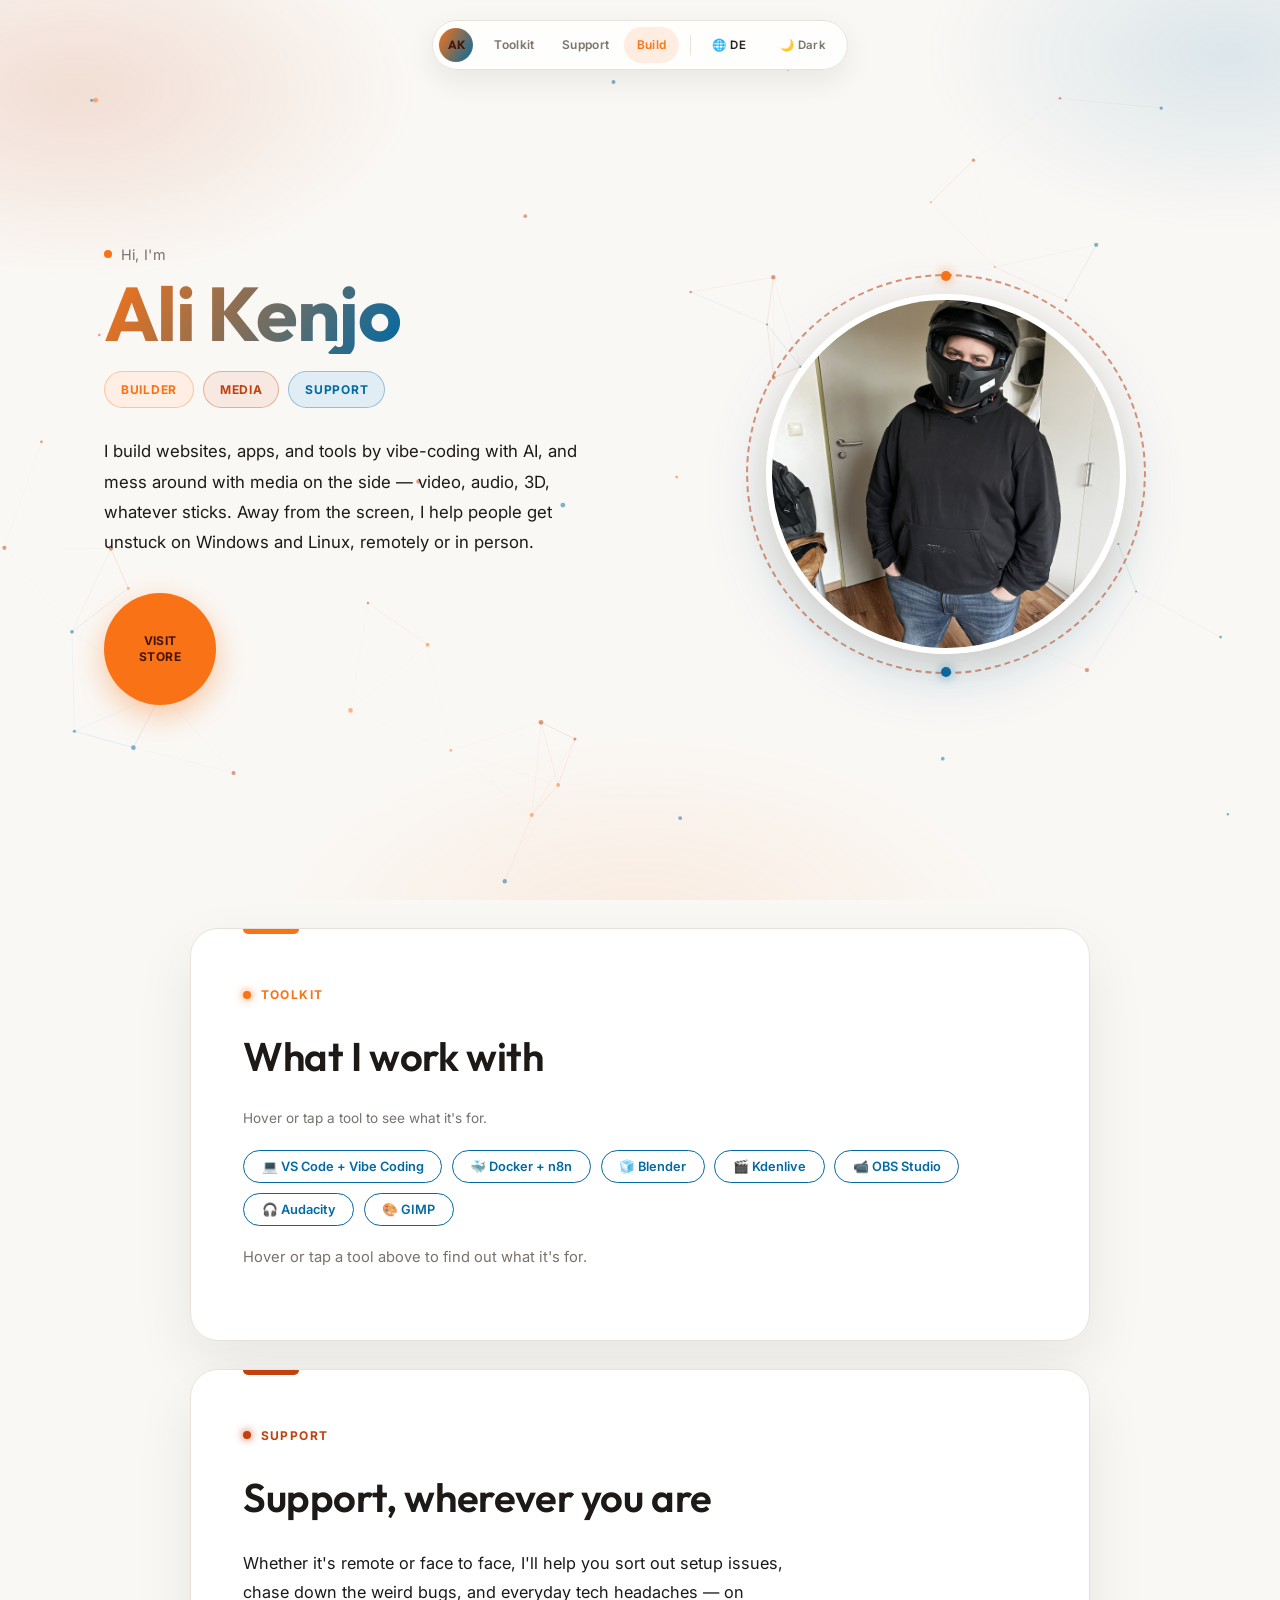
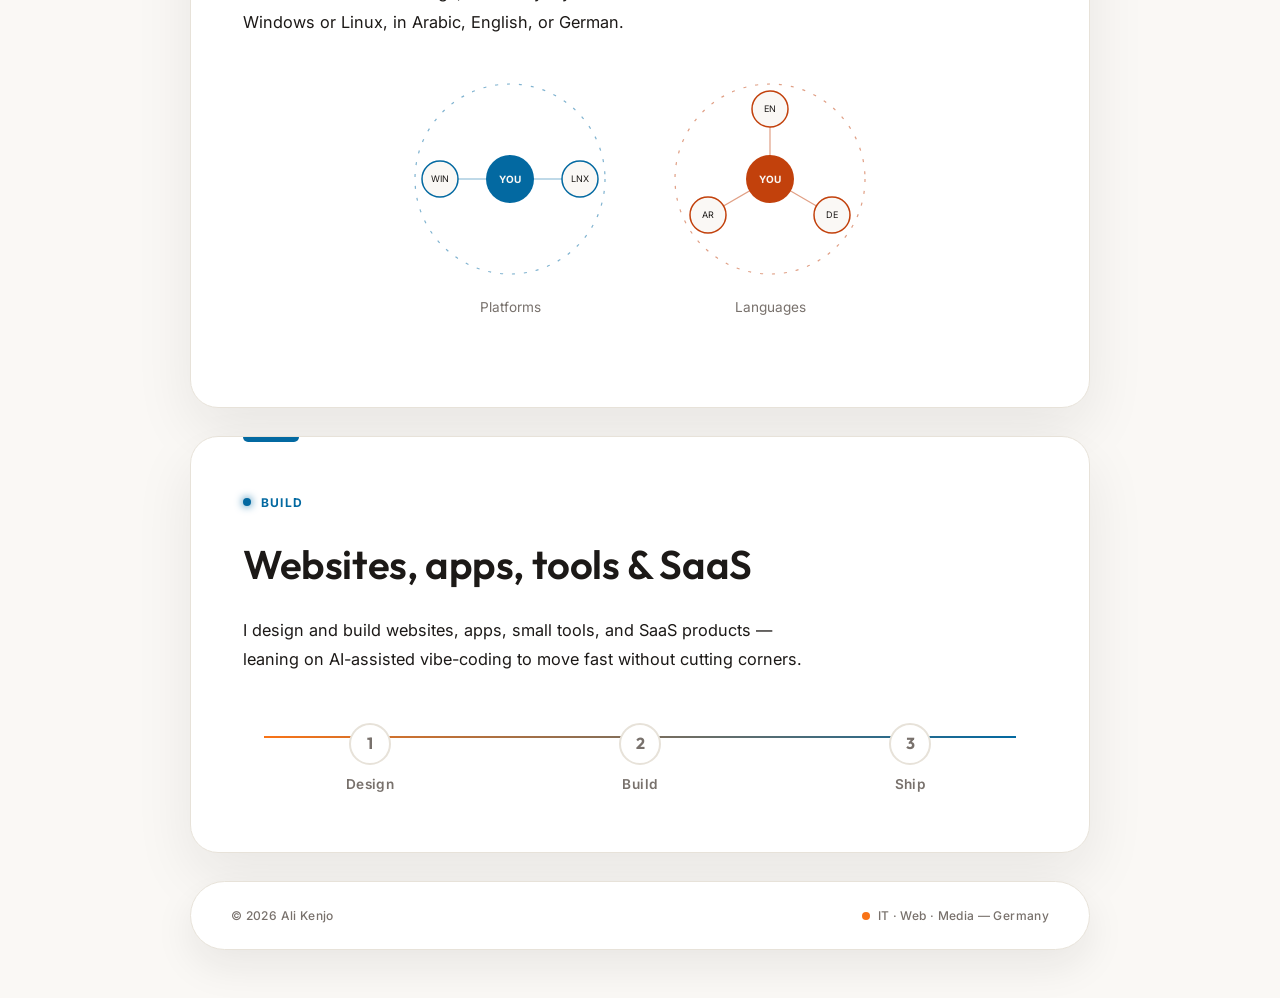
==== commit 865be10c: "Warm up copy and add tool info on hover/click in Toolkit section Rewrite hero/support/build copy to " ====
--- a/index.html
+++ b/index.html
@@ -55,9 +55,9 @@
         <span class="chip chip--3" data-i18n="hero.chip3">Support</span>
       </div>
       <p class="hero-bio" data-i18n="hero.bio">
-        I build websites, apps, and tools with AI-assisted vibe-coding, and create
-        media — video, audio, and 3D — on the side. Off-screen, I help people get
-        unstuck on Windows and Linux, remotely or in person.
+        I build websites, apps, and tools by vibe-coding with AI, and mess around
+        with media on the side — video, audio, 3D, whatever sticks. Away from the
+        screen, I help people get unstuck on Windows and Linux, remotely or in person.
       </p>
       <div class="hero-actions">
         <a href="store.html" class="store-btn-round magnetic" aria-label="Visit the store" data-i18n-attr="aria-label:hero.storeAria" data-i18n-html="hero.storeText">Visit<br>Store</a>
@@ -73,16 +73,17 @@
   <section id="toolkit" class="content-section content-section--1 reveal">
     <p class="section-eyebrow section-eyebrow--1"><span class="node-dot"></span><span data-i18n="toolkit.eyebrow">Toolkit</span></p>
     <h2 class="section-headline" data-i18n="toolkit.headline">What I work with</h2>
-    <p class="section-hint" data-i18n="toolkit.hint">Tap a tool to see it light up.</p>
+    <p class="section-hint" data-i18n="toolkit.hint">Hover or tap a tool to see what it's for.</p>
     <div class="tag-cloud">
-      <button type="button" class="tag">💻 VS Code + Copilot / Codex</button>
-      <button type="button" class="tag">🐳 Docker + n8n</button>
-      <button type="button" class="tag">🧊 Blender</button>
-      <button type="button" class="tag">🎬 Kdenlive</button>
-      <button type="button" class="tag">📹 OBS Studio</button>
-      <button type="button" class="tag">🎧 Audacity</button>
-      <button type="button" class="tag">🎨 GIMP</button>
+      <button type="button" class="tag" data-i18n-attr="data-info:toolkit.tools.vscode">💻 VS Code + Vibe Coding</button>
+      <button type="button" class="tag" data-i18n-attr="data-info:toolkit.tools.docker">🐳 Docker + n8n</button>
+      <button type="button" class="tag" data-i18n-attr="data-info:toolkit.tools.blender">🧊 Blender</button>
+      <button type="button" class="tag" data-i18n-attr="data-info:toolkit.tools.kdenlive">🎬 Kdenlive</button>
+      <button type="button" class="tag" data-i18n-attr="data-info:toolkit.tools.obs">📹 OBS Studio</button>
+      <button type="button" class="tag" data-i18n-attr="data-info:toolkit.tools.audacity">🎧 Audacity</button>
+      <button type="button" class="tag" data-i18n-attr="data-info:toolkit.tools.gimp">🎨 GIMP</button>
     </div>
+    <p class="tool-info" id="tool-info" data-i18n="toolkit.infoDefault">Hover or tap a tool above to find out what it's for.</p>
   </section>
 
   <!-- SUPPORT -->
@@ -90,8 +91,9 @@
     <p class="section-eyebrow section-eyebrow--2"><span class="node-dot"></span><span data-i18n="support.eyebrow">Support</span></p>
     <h2 class="section-headline" data-i18n="support.headline">Support, wherever you are</h2>
     <p class="section-text" data-i18n="support.text">
-      Remote or in person, I help with setup, troubleshooting, and everyday tech
-      problems — across Windows and Linux, in Arabic, English, or German.
+      Whether it's remote or face to face, I'll help you sort out setup issues,
+      chase down the weird bugs, and everyday tech headaches — on Windows or Linux,
+      in Arabic, English, or German.
     </p>
     <div class="orbit-group">
       <div class="orbit-item">
@@ -147,8 +149,8 @@
     <p class="section-eyebrow section-eyebrow--3"><span class="node-dot"></span><span data-i18n="build.eyebrow">Build</span></p>
     <h2 class="section-headline" data-i18n="build.headline">Websites, apps, tools &amp; SaaS</h2>
     <p class="section-text" data-i18n="build.text">
-      I design and build websites, apps, small tools, and SaaS products —
-      using AI-assisted "vibe-coding" workflows to move fast without cutting corners.
+      I design and build websites, apps, small tools, and SaaS products — leaning
+      on AI-assisted vibe-coding to move fast without cutting corners.
     </p>
     <div class="process-track">
       <div class="process-step">
--- a/style.css
+++ b/style.css
@@ -542,6 +542,16 @@
   background: var(--accent-hover);
   color: var(--on-accent);
   box-shadow: 0 8px 18px color-mix(in srgb, var(--accent-hover) 40%, transparent);
+}
+
+.tool-info {
+  margin-top: 1.25rem;
+  min-height: 2.6em;
+  max-width: 560px;
+  font-size: 0.92rem;
+  line-height: 1.6;
+  color: var(--text-secondary);
+  transition: color 0.2s ease;
 }
 
 /* ── ORBIT DIAGRAMS ── */
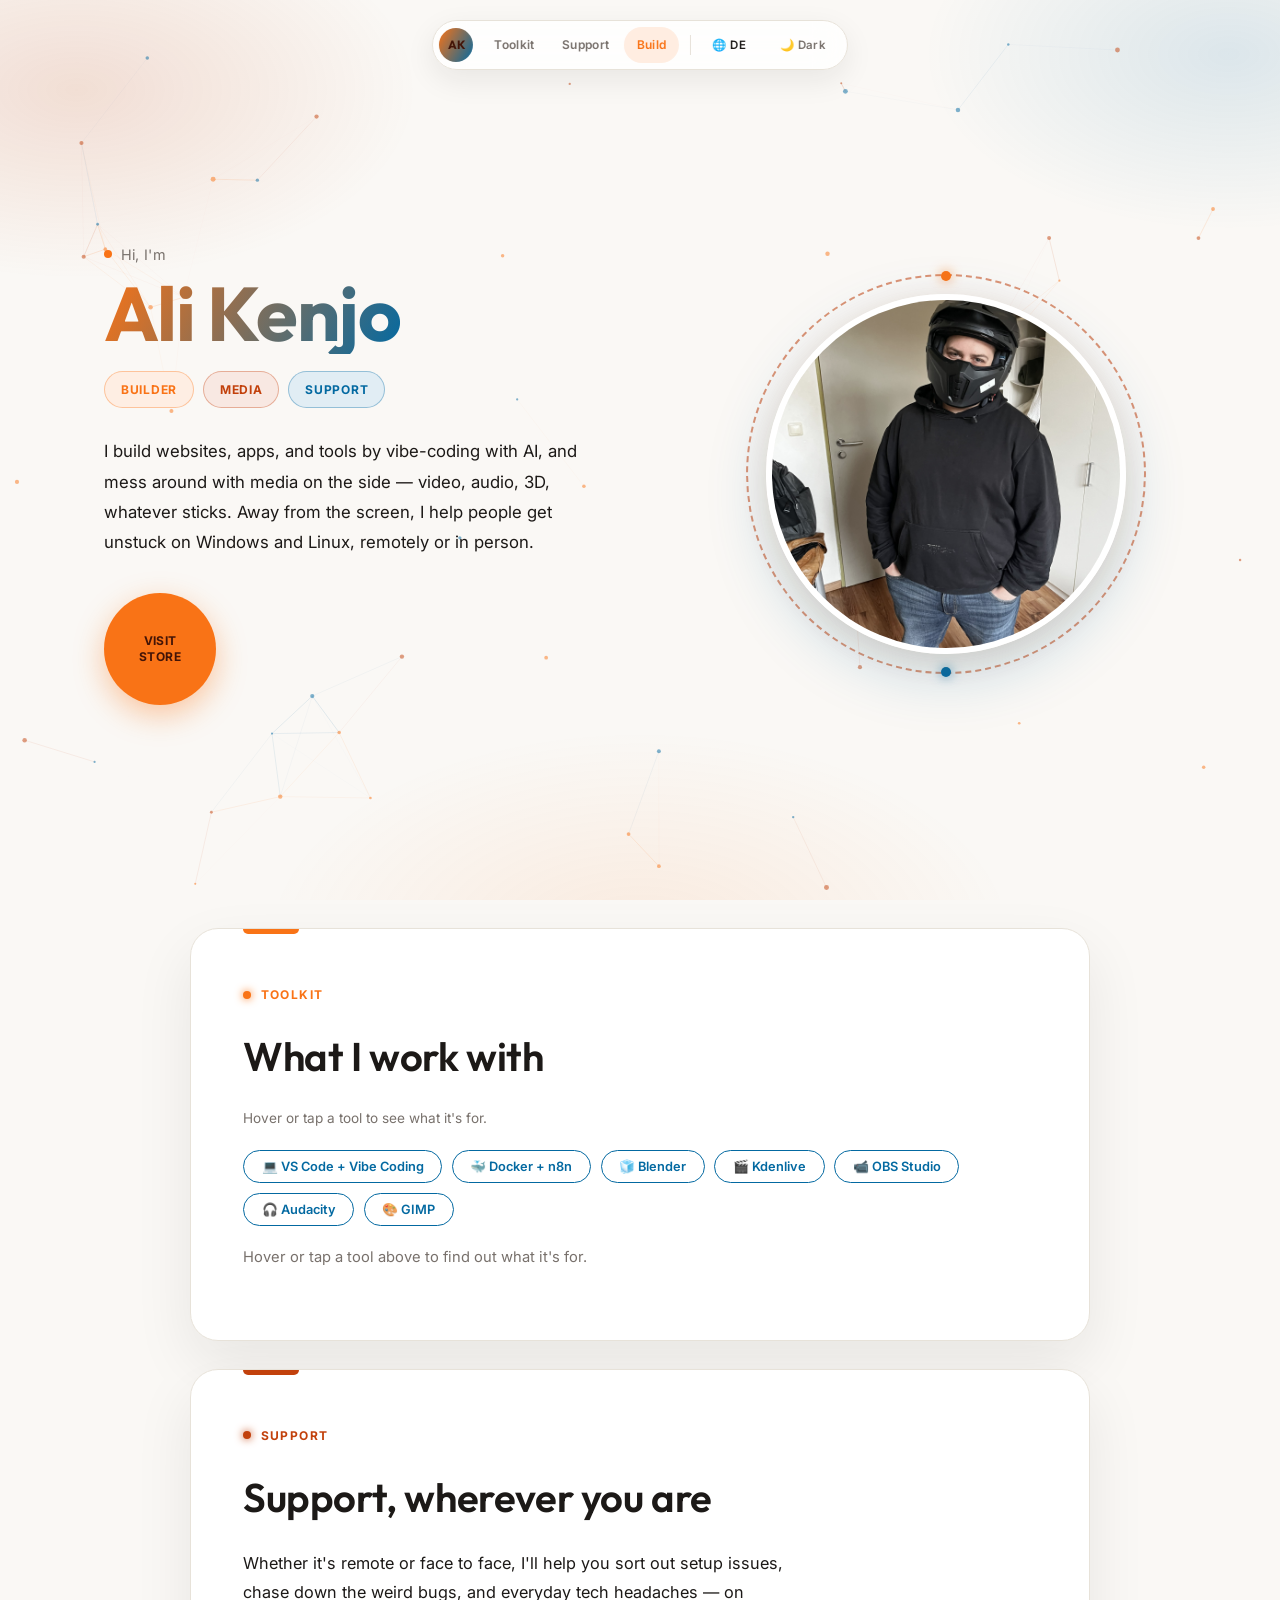
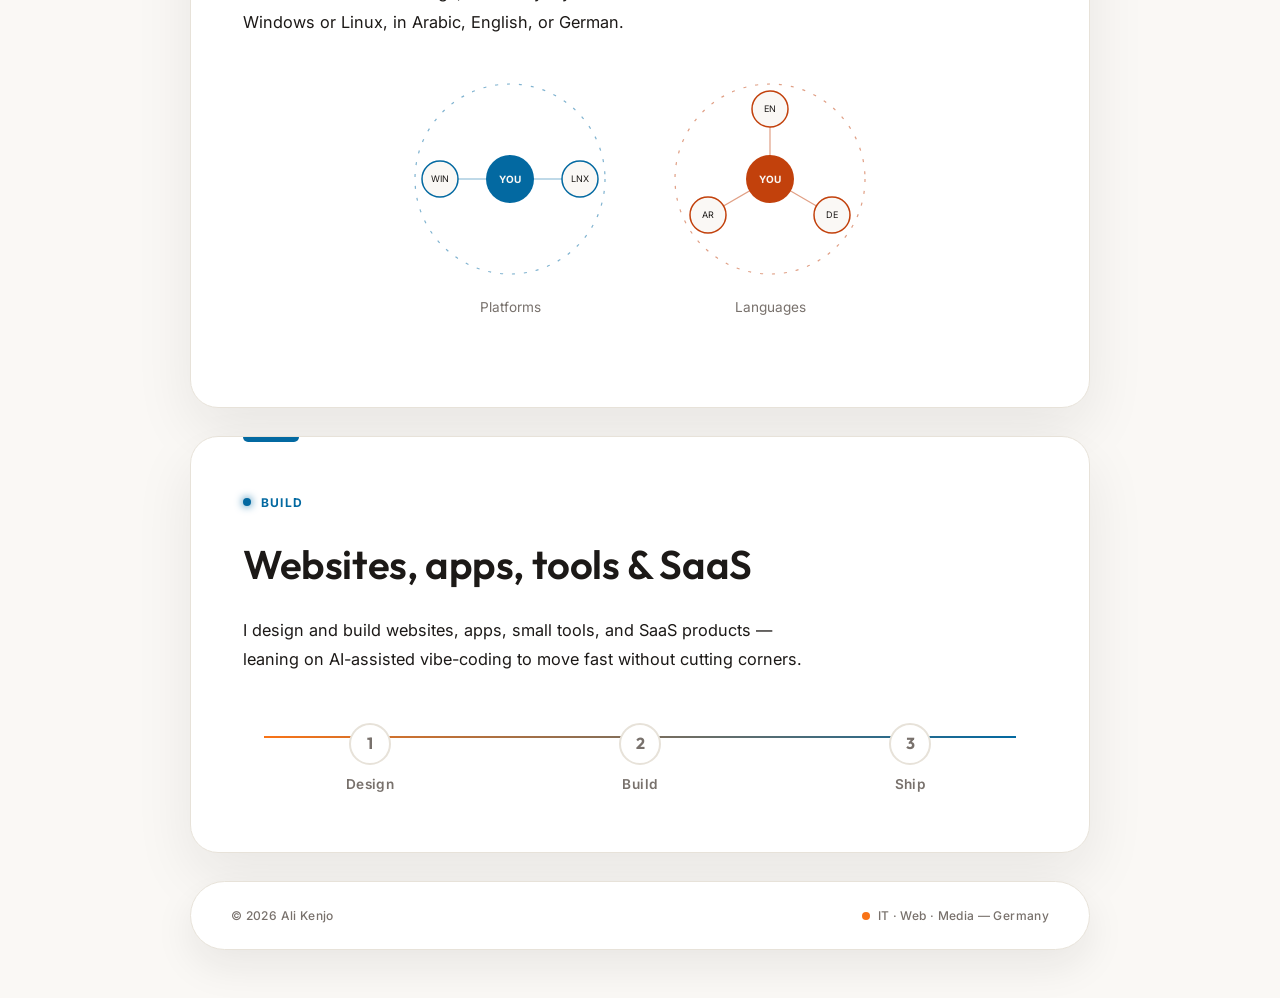
==== commit 8c594337: "Add explanatory comments across HTML, CSS, and JS Documents what each section, function, and animati" ====
--- a/index.html
+++ b/index.html
@@ -14,6 +14,11 @@
   <link href="https://fonts.googleapis.com/css2?family=Outfit:wght@500;600;700;800&family=Inter:wght@400;500;600;700&display=swap" rel="stylesheet"/>
   <link rel="stylesheet" href="style.css">
   <link rel="icon" type="image/svg+xml" href="favicon.svg">
+  <!-- Runs immediately, before the page renders, so dark mode can be applied
+       before the first paint (avoids a "flash" of the light theme for
+       returning dark-mode visitors). Priority: a saved choice in localStorage
+       wins; otherwise fall back to the OS-level dark mode preference. Wrapped
+       in try/catch because localStorage can throw in some private-browsing modes. -->
   <script>
     (function () {
       try {
@@ -28,10 +33,14 @@
 </head>
 <body>
 
+  <!-- Animated background: script.js draws a drifting particle network onto this. -->
   <canvas id="bg-canvas" aria-hidden="true"></canvas>
+  <!-- Thin bar at the very top that fills in as the visitor scrolls down the page. -->
   <div class="scroll-progress" aria-hidden="true"><span class="scroll-progress-bar"></span></div>
 
-  <!-- NAV -->
+  <!-- NAV: floating pill nav bar. data-i18n / data-i18n-attr attributes mark text
+       that script.js's translation system (TRANSLATIONS in script.js) fills in
+       for the currently selected language. -->
   <nav>
     <a href="#identity" class="nav-logo" aria-label="Back to top" data-i18n-attr="aria-label:nav.logoAria">AK</a>
     <div class="nav-links">
@@ -40,11 +49,14 @@
       <a href="#build" class="nav-link" data-i18n="nav.build">Build</a>
     </div>
     <div class="nav-sep"></div>
+    <!-- Shows the language you'd switch TO ("DE" while browsing in English, "EN"
+         while browsing in German). Click handler lives in script.js (initLanguage). -->
     <button type="button" class="lang-toggle" id="lang-toggle" aria-label="Switch language">🌐 DE</button>
+    <!-- Click handler and label text are managed by script.js (toggleDarkMode). -->
     <button class="dark-mode-toggle" aria-pressed="false">🌙 Dark</button>
   </nav>
 
-  <!-- HERO -->
+  <!-- HERO: the top intro section with name, short bio, and photo. -->
   <section id="identity" class="hero">
     <div class="hero-text">
       <p class="hero-eyebrow"><span class="pulse-dot"></span><span data-i18n="hero.eyebrow">Hi, I'm</span></p>
@@ -64,12 +76,17 @@
       </div>
     </div>
     <div class="hero-photo-wrap">
+      <!-- Purely decorative spinning ring behind the photo. -->
       <div class="photo-ring" aria-hidden="true"></div>
+      <!-- "tilt-el" makes this photo tilt toward the cursor via script.js's initTilt(). -->
       <img src="img.jpg" alt="Ali Kenjo" class="hero-photo-circle tilt-el">
     </div>
   </section>
 
-  <!-- TOOLKIT -->
+  <!-- TOOLKIT: card listing the tools/software used day to day. Each tag button
+       below stores its hover/click description in data-info (filled in per
+       language via data-i18n-attr), which script.js's initToolTags() shows in
+       the #tool-info line underneath. "reveal" means this card fades in on scroll. -->
   <section id="toolkit" class="content-section content-section--1 reveal">
     <p class="section-eyebrow section-eyebrow--1"><span class="node-dot"></span><span data-i18n="toolkit.eyebrow">Toolkit</span></p>
     <h2 class="section-headline" data-i18n="toolkit.headline">What I work with</h2>
@@ -83,10 +100,13 @@
       <button type="button" class="tag" data-i18n-attr="data-info:toolkit.tools.audacity">🎧 Audacity</button>
       <button type="button" class="tag" data-i18n-attr="data-info:toolkit.tools.gimp">🎨 GIMP</button>
     </div>
+    <!-- Text here gets replaced by script.js with either the default hint or the
+         description of whichever tag is hovered/pinned. -->
     <p class="tool-info" id="tool-info" data-i18n="toolkit.infoDefault">Hover or tap a tool above to find out what it's for.</p>
   </section>
 
-  <!-- SUPPORT -->
+  <!-- SUPPORT: card describing remote/in-person tech support, illustrated with
+       two small "orbit" diagrams (platforms and languages) built from inline SVG. -->
   <section id="support" class="content-section content-section--2 reveal">
     <p class="section-eyebrow section-eyebrow--2"><span class="node-dot"></span><span data-i18n="support.eyebrow">Support</span></p>
     <h2 class="section-headline" data-i18n="support.headline">Support, wherever you are</h2>
@@ -96,6 +116,8 @@
       in Arabic, English, or German.
     </p>
     <div class="orbit-group">
+      <!-- Diagram 1: "YOU" at the center connected to WIN and LNX — the platforms
+           supported (Windows and Linux). Purely decorative, hence aria-hidden. -->
       <div class="orbit-item">
         <div class="orbit-wrap">
           <svg viewBox="0 0 220 220" width="220" height="220" aria-hidden="true">
@@ -116,6 +138,8 @@
         </div>
         <p class="section-note" data-i18n="support.platforms">Platforms</p>
       </div>
+      <!-- Diagram 2: "YOU" at the center connected to EN, DE, AR — the languages
+           support is offered in (English, German, Arabic). -->
       <div class="orbit-item">
         <div class="orbit-wrap">
           <svg viewBox="0 0 220 220" width="220" height="220" aria-hidden="true">
@@ -144,7 +168,9 @@
     </div>
   </section>
 
-  <!-- BUILD -->
+  <!-- BUILD: card describing the web/app/SaaS building work, with a 3-step
+       "Design → Build → Ship" process tracker whose connecting line animates in
+       once the card scrolls into view (see .process-track::after in style.css). -->
   <section id="build" class="content-section content-section--3 reveal">
     <p class="section-eyebrow section-eyebrow--3"><span class="node-dot"></span><span data-i18n="build.eyebrow">Build</span></p>
     <h2 class="section-headline" data-i18n="build.headline">Websites, apps, tools &amp; SaaS</h2>
@@ -168,12 +194,14 @@
     </div>
   </section>
 
-  <!-- FOOTER -->
+  <!-- FOOTER: copyright note plus a small pulsing "status" line. -->
   <footer class="reveal">
     <span>© 2026 Ali Kenjo</span>
     <span class="footer-status"><span class="pulse-dot"></span><span data-i18n="footer.status">IT · Web · Media — Germany</span></span>
   </footer>
 
+  <!-- All interactive behavior (language switching, dark mode, scroll effects,
+       hover animations, the toolkit tags, and the animated background) lives here. -->
   <script src="script.js"></script>
 </body>
 </html>
--- a/style.css
+++ b/style.css
@@ -1,12 +1,17 @@
+/* Reset browser default spacing and make width/height calculations include
+   padding and border, so layout math stays predictable everywhere below. */
 *, *::before, *::after { box-sizing: border-box; margin: 0; padding: 0; }
 
+/* All colors, fonts, radii, etc. live here as CSS custom properties (variables),
+   so the whole site's look can be tuned from one place, and dark mode (below)
+   can override just the colors without touching any other rule. */
 :root {
-  /* Warm Signal — light */
-  --bg: #faf8f5;
-  --surface: #ffffff;
-  --border: #e7e2d9;
-  --text-primary: #1c1917;
-  --text-secondary: #78716c;
+  /* Warm Signal — light theme palette */
+  --bg: #faf8f5;             /* page background */
+  --surface: #ffffff;        /* cards, nav bar, footer background */
+  --border: #e7e2d9;         /* hairline borders and dividers */
+  --text-primary: #1c1917;   /* main body text */
+  --text-secondary: #78716c; /* de-emphasized text (hints, captions) */
 
   --accent: #f97316;       /* primary CTA */
   --on-accent: #431407;    /* text on --accent, darkened from the spec's #FFF7ED — see note */
@@ -15,21 +20,28 @@
 
   --gradient: linear-gradient(120deg, var(--accent) 0%, var(--accent-2) 100%);
 
-  --shadow: rgba(28, 25, 23, 0.08);
-  --shadow-strong: rgba(28, 25, 23, 0.16);
-
+  --shadow: rgba(28, 25, 23, 0.08);        /* soft resting drop-shadow */
+  --shadow-strong: rgba(28, 25, 23, 0.16); /* deeper shadow used on hover */
+
+  /* Corner rounding, reused everywhere to keep the rounded-card look consistent. */
   --radius-lg: 28px;
   --radius-md: 18px;
   --radius-sm: 10px;
 
-  --font-body: 'Inter', system-ui, sans-serif;
-  --font-display: 'Outfit', 'Inter', system-ui, sans-serif;
-
+  --font-body: 'Inter', system-ui, sans-serif;       /* body copy, buttons, labels */
+  --font-display: 'Outfit', 'Inter', system-ui, sans-serif; /* headings, name, numbers */
+
+  /* A slight overshoot easing curve, used on hover/press animations for a
+     springy, "bouncy" feel instead of a flat linear motion. */
   --ease-bounce: cubic-bezier(0.34, 1.56, 0.64, 1);
 }
 
+/* Dark-mode override: redefines the same variable names with dark-theme colors.
+   Because every rule below reads colors through var(--...), simply toggling the
+   "dark-mode" class on <html> (done in script.js) re-themes the entire page —
+   no separate dark-mode rules needed elsewhere. */
 html.dark-mode {
-  /* Warm Signal — dark */
+  /* Warm Signal — dark theme palette */
   --bg: #0f1115;
   --surface: #191b20;
   --border: #27272a;
@@ -45,6 +57,7 @@
   --shadow-strong: rgba(0, 0, 0, 0.6);
 }
 
+/* Smooth-scrolls to in-page anchors (e.g. clicking a nav link that jumps to #toolkit). */
 html { scroll-behavior: smooth; }
 
 body {
@@ -59,6 +72,9 @@
   transition: background 0.3s, color 0.3s;
 }
 
+/* Faint colored glows fixed behind everything else, positioned in three corners
+   of the viewport. Sits below the animated canvas (z-index -3 vs -2) so the
+   moving dots draw on top of this static color wash. */
 body::before {
   content: '';
   position: fixed;
@@ -71,6 +87,10 @@
   pointer-events: none;
 }
 
+/* Full-screen canvas that script.js draws the animated "constellation" dot
+   network onto (see initBackgroundMotion). Sits behind all page content but in
+   front of the static glow above it. pointer-events: none so it never blocks
+   clicks on the real content. */
 #bg-canvas {
   position: fixed;
   inset: 0;
@@ -86,7 +106,9 @@
 
 img { max-width: 100%; display: block; }
 
-/* ── SCROLL PROGRESS ── */
+/* ── SCROLL PROGRESS ──
+   Thin bar pinned to the very top of the page. Its width is set by script.js
+   (initScrollProgress) to match how far the visitor has scrolled. */
 .scroll-progress {
   position: fixed;
   top: 0;
@@ -100,12 +122,14 @@
 .scroll-progress-bar {
   display: block;
   height: 100%;
-  width: 0%;
+  width: 0%; /* grown by JS as the page scrolls */
   background: var(--gradient);
   transition: width 0.1s linear;
 }
 
-/* ── PULSE DOT ── */
+/* ── PULSE DOT ──
+   Small dot used next to "Hi, I'm" and the footer status line, with an
+   expanding-ring animation to suggest an "online / live" indicator. */
 .pulse-dot {
   width: 8px;
   height: 8px;
@@ -122,7 +146,10 @@
   100% { box-shadow: 0 0 0 0 transparent; }
 }
 
-/* ── NAV ── */
+/* ── NAV ──
+   The pill-shaped floating navigation bar fixed to the top-center of the page,
+   with a frosted-glass (backdrop-blur) background so page content is still
+   faintly visible behind it while scrolling. */
 nav {
   position: fixed;
   top: 1.25rem;
@@ -182,6 +209,8 @@
 
 .nav-link:hover { color: var(--text-primary); background: var(--border); }
 
+/* Applied by script.js's scroll-spy (initScrollSpy) to whichever nav link
+   corresponds to the section currently in view. */
 .nav-link.is-active {
   color: var(--accent);
   background: color-mix(in srgb, var(--accent) 12%, transparent);
@@ -211,6 +240,9 @@
 
 .lang-toggle:hover { color: var(--accent); background: var(--border); }
 
+/* Visible focus ring for keyboard navigation (Tab key), applied only when the
+   element is focused via keyboard/assistive tech (not mouse clicks), thanks to
+   :focus-visible. Important for accessibility. */
 nav a:focus-visible,
 .lang-toggle:focus-visible,
 .dark-mode-toggle:focus-visible,
@@ -241,7 +273,10 @@
   background: var(--border);
 }
 
-/* ── HERO ── */
+/* ── HERO ──
+   The top-of-page intro section: name, short bio, and photo side by side on
+   wide screens, stacking vertically on mobile (see the responsive block near
+   the bottom of this file). */
 .hero {
   position: relative;
   min-height: 100vh;
@@ -310,6 +345,8 @@
   box-shadow: 0 8px 18px color-mix(in srgb, var(--chip-color) 30%, transparent);
 }
 
+/* Each chip picks its own accent color by setting the --chip-color variable
+   that .chip's own rules read from — one shared style, three different colors. */
 .chip--1 { --chip-color: var(--accent); }
 .chip--2 { --chip-color: var(--accent-hover); }
 .chip--3 { --chip-color: var(--accent-2); }
@@ -333,6 +370,8 @@
   perspective: 900px;
 }
 
+/* Slowly-spinning dashed ring drawn behind/around the profile photo, purely
+   decorative (pointer-events: none so it can't be clicked/interfered with). */
 .photo-ring {
   position: absolute;
   width: min(68vw, 400px);
@@ -343,6 +382,8 @@
   pointer-events: none;
 }
 
+/* Two small glowing dots riding on the ring (one at the top, one at the
+   bottom via ::after below) that spin along with it via the parent's animation. */
 .photo-ring::before,
 .photo-ring::after {
   content: '';
@@ -367,6 +408,9 @@
   to { transform: rotate(360deg); }
 }
 
+/* The circular profile photo itself. It's also the ".tilt-el" that script.js's
+   initTilt() rotates on mousemove — transform-style/will-change here just make
+   sure that rotation renders smoothly as a real 3D transform. */
 .hero-photo-circle {
   position: relative;
   z-index: 1;
@@ -384,6 +428,8 @@
   will-change: transform;
 }
 
+/* The round "Visit Store" button in the hero. It's also a ".magnetic" element,
+   so script.js's initMagnetic() nudges it toward the cursor on hover. */
 .store-btn-round {
   width: 112px;
   height: 112px;
@@ -410,7 +456,11 @@
   box-shadow: 0 16px 40px color-mix(in srgb, var(--accent) 46%, transparent);
 }
 
-/* ── CONTENT SECTIONS (cards) ── */
+/* ── CONTENT SECTIONS (cards) ──
+   Shared card styling for the three main sections below the hero (Toolkit,
+   Support, Build). Each is a rounded white/dark "card" that lifts slightly
+   and deepens its shadow on hover. They're also ".reveal" elements, so they
+   start hidden and fade/slide in the first time they scroll into view. */
 .content-section {
   position: relative;
   max-width: 900px;
@@ -429,6 +479,8 @@
   transform: translateY(-3px);
 }
 
+/* Small colored tab poking out of the top-left of each card, tinted per section
+   via the --section-accent variable set just below. */
 .content-section::before {
   content: '';
   position: absolute;
@@ -444,12 +496,15 @@
 .content-section--2 { --section-accent: var(--accent-hover); }
 .content-section--3 { --section-accent: var(--accent-2); }
 
+/* Starting (hidden) state for anything script.js's initReveal() is watching:
+   invisible and shifted down slightly. */
 .reveal {
   opacity: 0;
   transform: translateY(28px);
   transition: opacity 0.7s ease, transform 0.7s ease;
 }
 
+/* Added by JS once the element has scrolled into view — fades/slides it into place. */
 .reveal.is-visible {
   opacity: 1;
   transform: translateY(0);
@@ -504,7 +559,10 @@
   margin-bottom: 1.25rem;
 }
 
-/* ── TOOLKIT TAGS ── */
+/* ── TOOLKIT TAGS ──
+   The row of clickable pill buttons (VS Code, Docker, Blender, ...) in the
+   Toolkit section. script.js's initToolTags() shows each one's description on
+   hover/focus, and toggles the ".is-active" (pinned) state on click. */
 .tag-cloud {
   display: flex;
   flex-wrap: wrap;
@@ -537,6 +595,8 @@
 
 .tag:active { transform: translateY(0) scale(0.96); }
 
+/* Applied by JS to whichever tag is currently "pinned" (clicked) — filled solid
+   instead of just outlined, so it's clear which description is showing. */
 .tag.is-active {
   --tag-color: var(--accent-hover);
   background: var(--accent-hover);
@@ -544,6 +604,9 @@
   box-shadow: 0 8px 18px color-mix(in srgb, var(--accent-hover) 40%, transparent);
 }
 
+/* The description line under the tag cloud that script.js swaps text into.
+   min-height keeps the layout from jumping as the text length changes between
+   tools/languages. */
 .tool-info {
   margin-top: 1.25rem;
   min-height: 2.6em;
@@ -554,7 +617,10 @@
   transition: color 0.2s ease;
 }
 
-/* ── ORBIT DIAGRAMS ── */
+/* ── ORBIT DIAGRAMS ──
+   Styling for the two small SVG diagrams in the Support section (inline SVG
+   markup lives in index.html) — a center "YOU" node with satellite nodes
+   (Windows/Linux, or English/German/Arabic) circling around it. */
 .orbit-wrap {
   display: flex;
   justify-content: center;
@@ -585,6 +651,7 @@
   text-align: center;
 }
 
+/* The dashed circular orbit path, slowly spinning around its own center. */
 .orbit-sweep {
   fill: none;
   stroke-width: 1.2;
@@ -595,6 +662,8 @@
   animation: spin 20s linear infinite;
 }
 
+/* The small satellite circles (WIN/LNX or EN/DE/AR) sitting on the orbit ring;
+   each grows slightly on hover for a bit of interactivity. */
 .orbit-node {
   transform-box: fill-box;
   transform-origin: center;
@@ -604,6 +673,8 @@
 
 .orbit-node:hover { transform: scale(1.16); }
 
+/* The central "YOU" circle, gently pulsing to draw the eye to the center of
+   the diagram. */
 .orbit-center {
   transform-box: fill-box;
   transform-origin: center;
@@ -620,7 +691,10 @@
   color: var(--text-secondary);
 }
 
-/* ── BUILD / PROCESS TRACK ── */
+/* ── BUILD / PROCESS TRACK ──
+   The "Design → Build → Ship" step tracker in the Build section: three numbered
+   circles connected by a line that visually "fills in" once the section has
+   scrolled into view. */
 .process-track {
   position: relative;
   display: flex;
@@ -630,6 +704,8 @@
   padding-top: 0.5rem;
 }
 
+/* Plain gray line connecting all three step circles, drawn first as the "empty
+   track" that the colored progress line (::after) animates on top of. */
 .process-track::before {
   content: '';
   position: absolute;
@@ -640,6 +716,8 @@
   background: var(--border);
 }
 
+/* Colored line that grows from 0 width to full width once the section becomes
+   visible (see the .is-visible rule below), giving the "steps connecting" animation. */
 .process-track::after {
   content: '';
   position: absolute;
@@ -651,6 +729,7 @@
   transition: width 1.1s var(--ease-bounce) 0.2s;
 }
 
+/* .is-visible is added by script.js's initReveal() once this card scrolls into view. */
 .content-section.is-visible .process-track::after { width: calc(100% - 42px); }
 
 .process-step {
@@ -695,7 +774,9 @@
 
 .process-step:hover .process-label { color: var(--text-primary); }
 
-/* ── FOOTER ── */
+/* ── FOOTER ──
+   Pill-shaped footer bar with the copyright note and a small "online status"
+   line (reuses .pulse-dot). It's also a ".reveal" element. */
 footer {
   max-width: 900px;
   margin: 1.75rem auto 3rem;
@@ -729,7 +810,11 @@
   vertical-align: middle;
 }
 
-/* ── RESPONSIVE ── */
+/* ── RESPONSIVE ──
+   Breakpoints for smaller screens. At 900px the nav's Toolkit/Support/Build
+   text links are hidden to save space (the logo, language, and dark-mode
+   buttons still work as navigation via scrolling/links). At 768px the layout
+   switches to a mobile-friendly single column. */
 @media (max-width: 900px) {
   .nav-links { display: none; }
 }
@@ -758,6 +843,11 @@
   footer { flex-direction: column; gap: 0.6rem; text-align: center; border-radius: var(--radius-lg); margin: 1.25rem 1rem 2rem; }
 }
 
+/* Backstop for visitors who prefer reduced motion: kills all CSS transitions
+   and animations, and forces reveal/process-track elements straight to their
+   "finished" state instead of an invisible or half-drawn one. Works alongside
+   the REDUCED_MOTION checks in script.js, which skip the JS-driven animations
+   (canvas background, tilt, magnetic hover) for the same visitors. */
 @media (prefers-reduced-motion: reduce) {
   * { transition: none !important; animation: none !important; }
   .reveal { opacity: 1 !important; transform: none !important; }
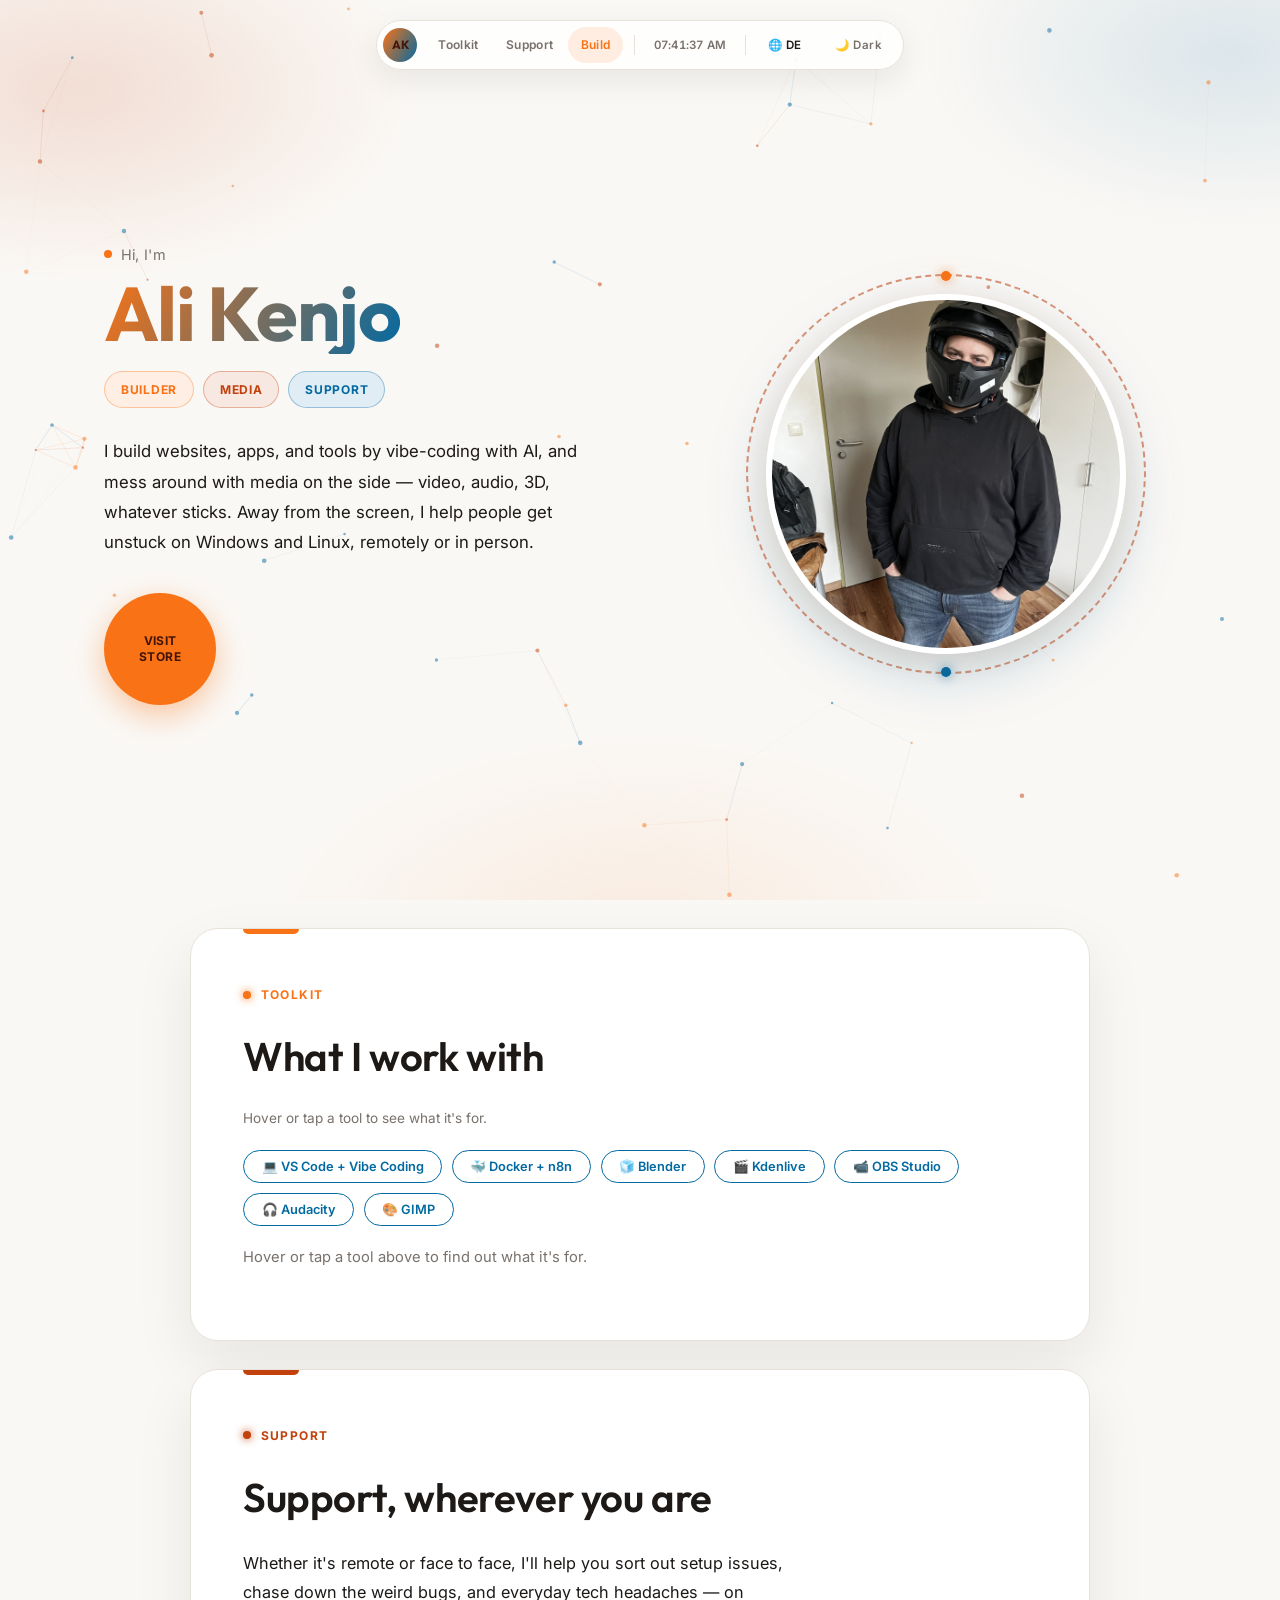
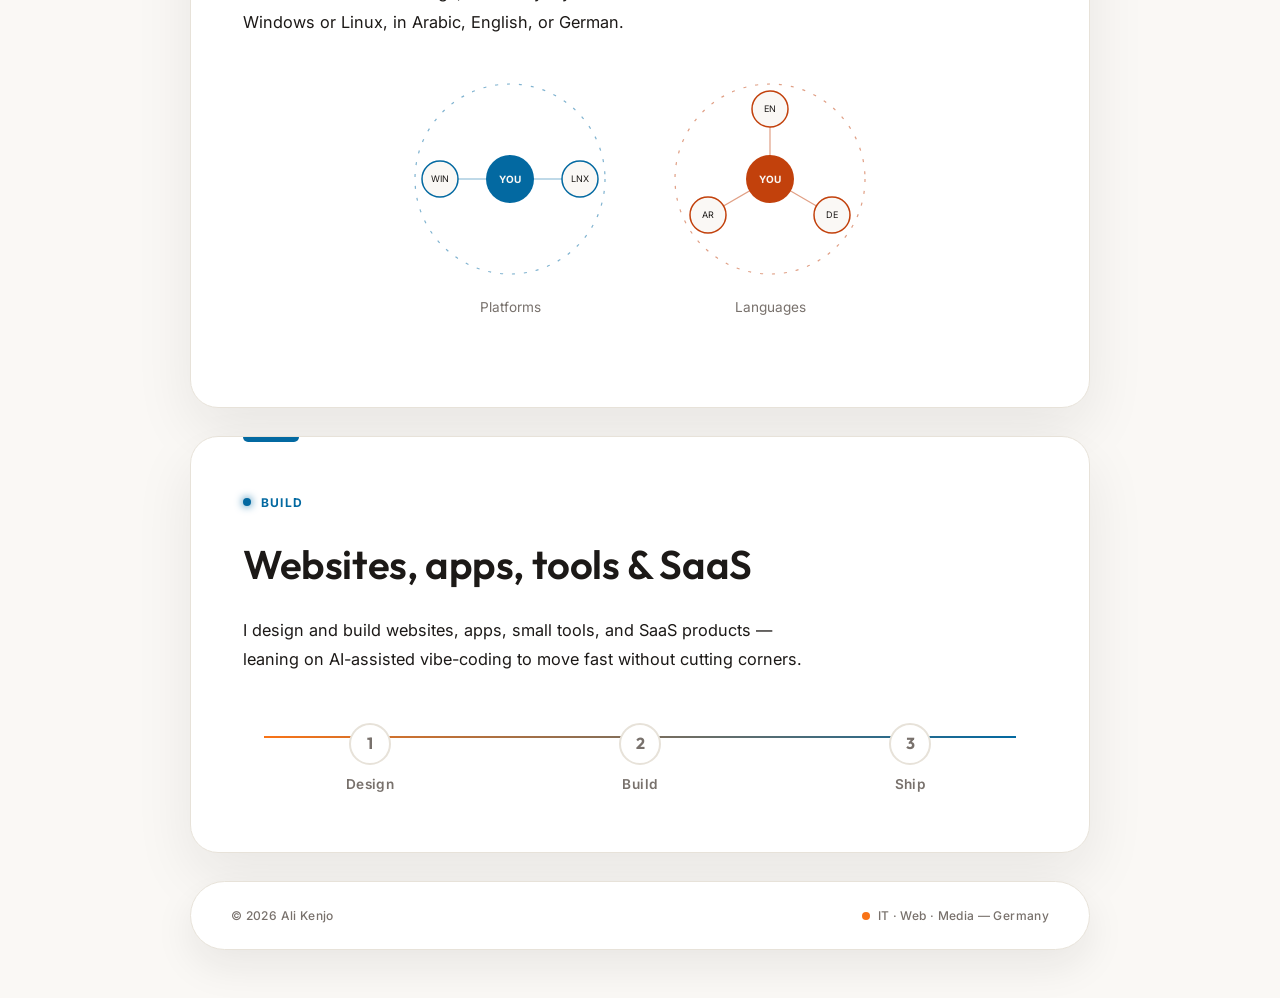
==== commit f930c044: "Add live local-time clock to nav bar Co-Authored-By: Claude Sonnet 5 <noreply@anthropic.com>" ====
--- a/index.html
+++ b/index.html
@@ -49,6 +49,12 @@
       <a href="#build" class="nav-link" data-i18n="nav.build">Build</a>
     </div>
     <div class="nav-sep"></div>
+    <!-- Live digital clock showing the visitor's own local time (based on their
+         device/browser timezone, no location permission needed). Kept updated
+         every second by script.js (initClock). The title attribute shows the
+         detected timezone name on hover. -->
+    <span class="nav-clock" id="nav-clock" aria-label="Local time" data-i18n-attr="aria-label:nav.clockAria"></span>
+    <div class="nav-sep"></div>
     <!-- Shows the language you'd switch TO ("DE" while browsing in English, "EN"
          while browsing in German). Click handler lives in script.js (initLanguage). -->
     <button type="button" class="lang-toggle" id="lang-toggle" aria-label="Switch language">🌐 DE</button>
--- a/style.css
+++ b/style.css
@@ -221,6 +221,20 @@
   height: 20px;
   background: var(--border);
   margin: 0 0.15rem;
+}
+
+/* ── NAV CLOCK ──
+   Live local-time readout in the nav bar (see initClock in script.js).
+   tabular-nums keeps the digits from shifting width as the seconds tick. */
+.nav-clock {
+  font-family: var(--font-body);
+  font-variant-numeric: tabular-nums;
+  font-size: 0.72rem;
+  font-weight: 600;
+  letter-spacing: 0.02em;
+  color: var(--text-secondary);
+  padding: 0.5rem 0.7rem;
+  white-space: nowrap;
 }
 
 .lang-toggle {
@@ -837,6 +851,7 @@
   }
   nav { top: 1rem; padding: 0.35rem; gap: 0.2rem; }
   .lang-toggle, .dark-mode-toggle { padding: 0.45rem 0.7rem; font-size: 0.68rem; }
+  .nav-clock { padding: 0.45rem 0.4rem; font-size: 0.64rem; }
   .content-section { padding: 2.5rem 1.5rem; margin: 1.25rem 1rem; }
   .content-section::before { left: 1.75rem; }
   .process-track { flex-wrap: wrap; }
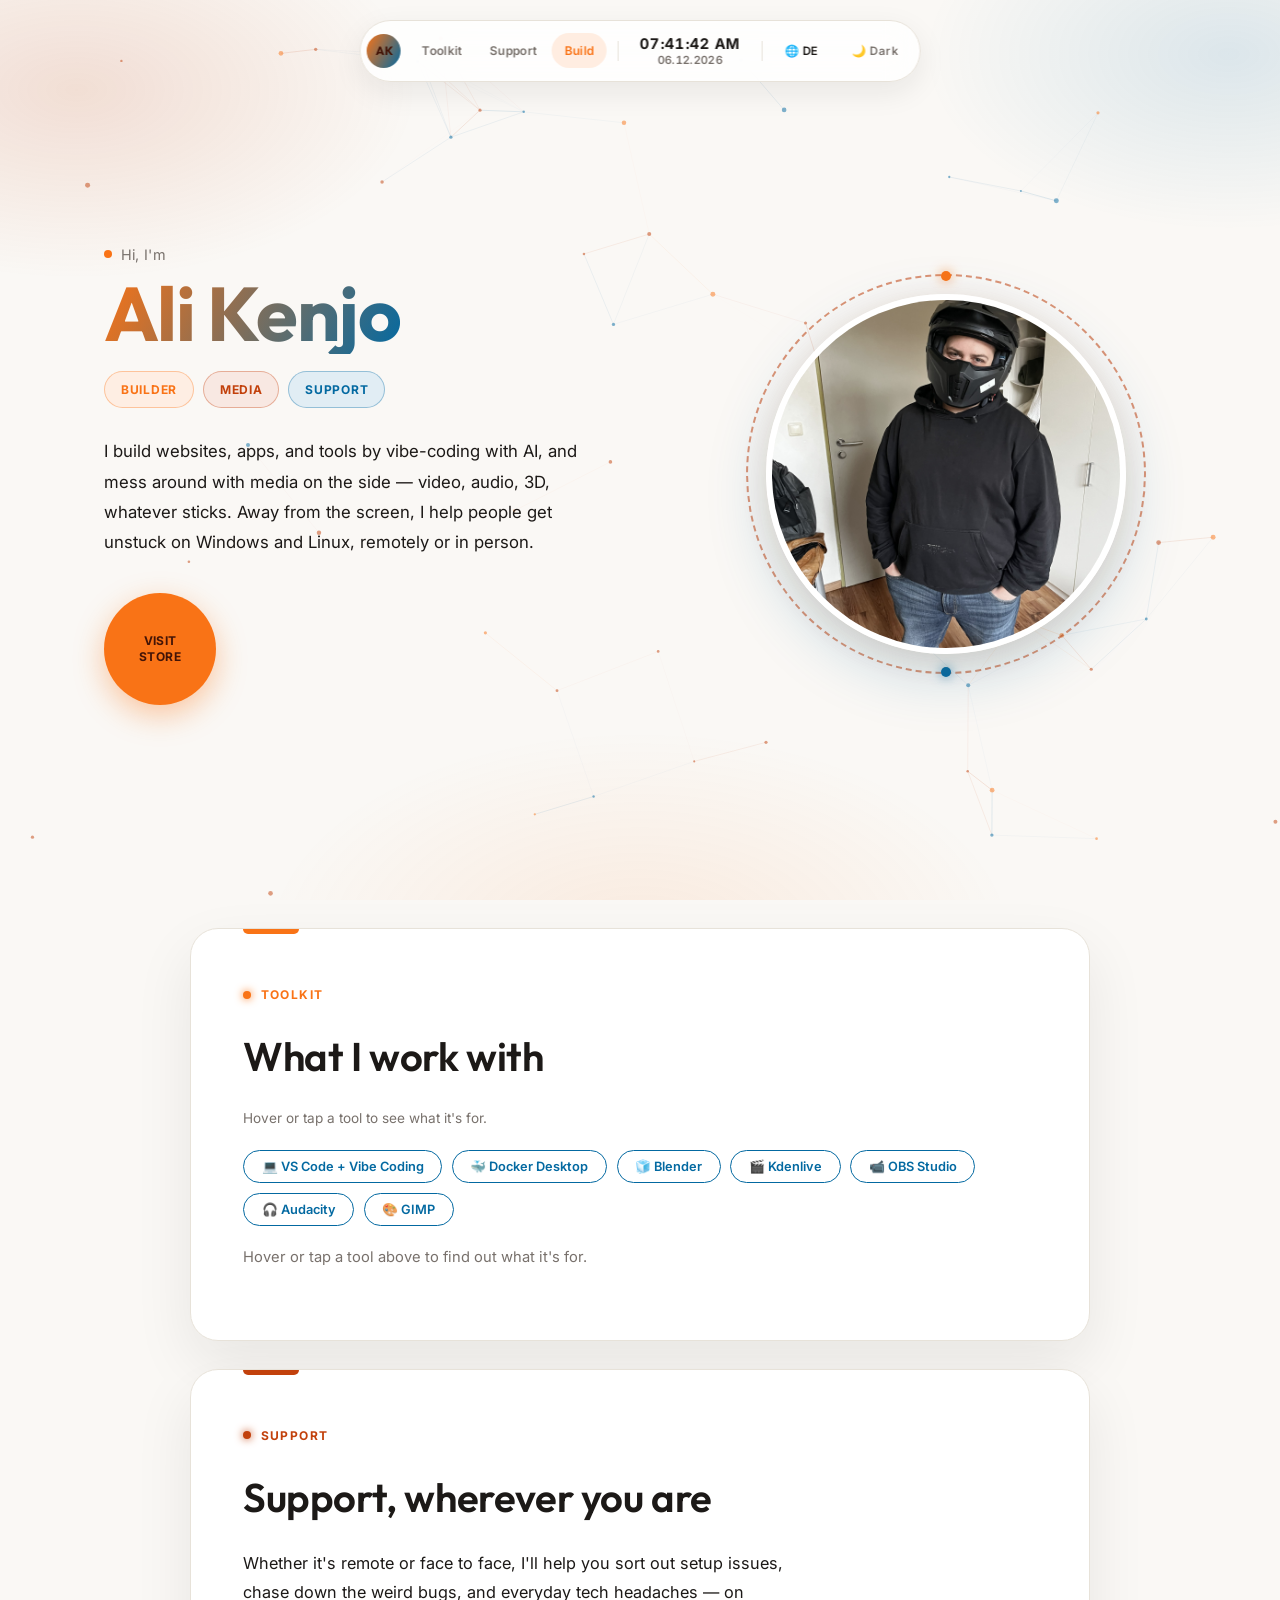
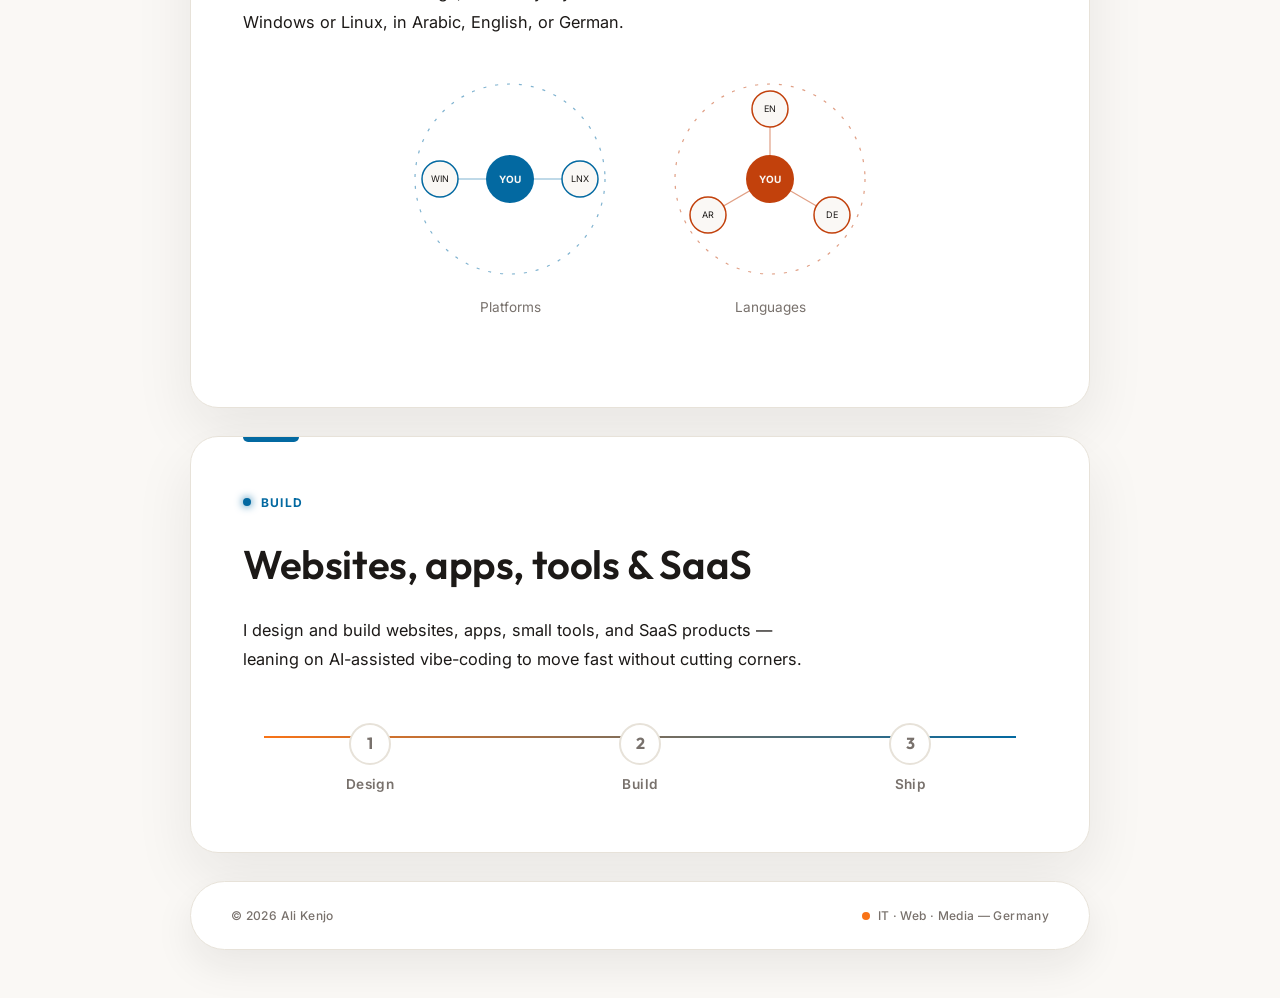
==== commit 34802c56: "Add stacked date display to nav clock, simplify Docker tag Nav clock now shows dd.mm.yyyy under the " ====
--- a/index.html
+++ b/index.html
@@ -49,10 +49,10 @@
       <a href="#build" class="nav-link" data-i18n="nav.build">Build</a>
     </div>
     <div class="nav-sep"></div>
-    <!-- Live digital clock showing the visitor's own local time (based on their
-         device/browser timezone, no location permission needed). Kept updated
-         every second by script.js (initClock). The title attribute shows the
-         detected timezone name on hover. -->
+    <!-- Live digital clock showing the visitor's own local date and time (based
+         on their device/browser timezone, no location permission needed). Kept
+         updated every second by script.js (initClock). The title attribute
+         shows the detected timezone name on hover. -->
     <span class="nav-clock" id="nav-clock" aria-label="Local time" data-i18n-attr="aria-label:nav.clockAria"></span>
     <div class="nav-sep"></div>
     <!-- Shows the language you'd switch TO ("DE" while browsing in English, "EN"
@@ -99,7 +99,7 @@
     <p class="section-hint" data-i18n="toolkit.hint">Hover or tap a tool to see what it's for.</p>
     <div class="tag-cloud">
       <button type="button" class="tag" data-i18n-attr="data-info:toolkit.tools.vscode">💻 VS Code + Vibe Coding</button>
-      <button type="button" class="tag" data-i18n-attr="data-info:toolkit.tools.docker">🐳 Docker + n8n</button>
+      <button type="button" class="tag" data-i18n-attr="data-info:toolkit.tools.docker">🐳 Docker Desktop</button>
       <button type="button" class="tag" data-i18n-attr="data-info:toolkit.tools.blender">🧊 Blender</button>
       <button type="button" class="tag" data-i18n-attr="data-info:toolkit.tools.kdenlive">🎬 Kdenlive</button>
       <button type="button" class="tag" data-i18n-attr="data-info:toolkit.tools.obs">📹 OBS Studio</button>
--- a/style.css
+++ b/style.css
@@ -227,14 +227,27 @@
    Live local-time readout in the nav bar (see initClock in script.js).
    tabular-nums keeps the digits from shifting width as the seconds tick. */
 .nav-clock {
+  display: flex;
+  flex-direction: column;
+  align-items: center;
   font-family: var(--font-body);
   font-variant-numeric: tabular-nums;
-  font-size: 0.72rem;
+  letter-spacing: 0.02em;
+  padding: 0.45rem 0.85rem;
+  white-space: nowrap;
+  line-height: 1.25;
+}
+
+.nav-clock-time {
+  font-size: 0.92rem;
+  font-weight: 700;
+  color: var(--text-primary);
+}
+
+.nav-clock-date {
+  font-size: 0.7rem;
   font-weight: 600;
-  letter-spacing: 0.02em;
-  color: var(--text-secondary);
-  padding: 0.5rem 0.7rem;
-  white-space: nowrap;
+  color: var(--text-secondary);
 }
 
 .lang-toggle {
@@ -851,7 +864,9 @@
   }
   nav { top: 1rem; padding: 0.35rem; gap: 0.2rem; }
   .lang-toggle, .dark-mode-toggle { padding: 0.45rem 0.7rem; font-size: 0.68rem; }
-  .nav-clock { padding: 0.45rem 0.4rem; font-size: 0.64rem; }
+  .nav-clock { padding: 0.45rem 0.5rem; }
+  .nav-clock-time { font-size: 0.78rem; }
+  .nav-clock-date { display: none; }
   .content-section { padding: 2.5rem 1.5rem; margin: 1.25rem 1rem; }
   .content-section::before { left: 1.75rem; }
   .process-track { flex-wrap: wrap; }
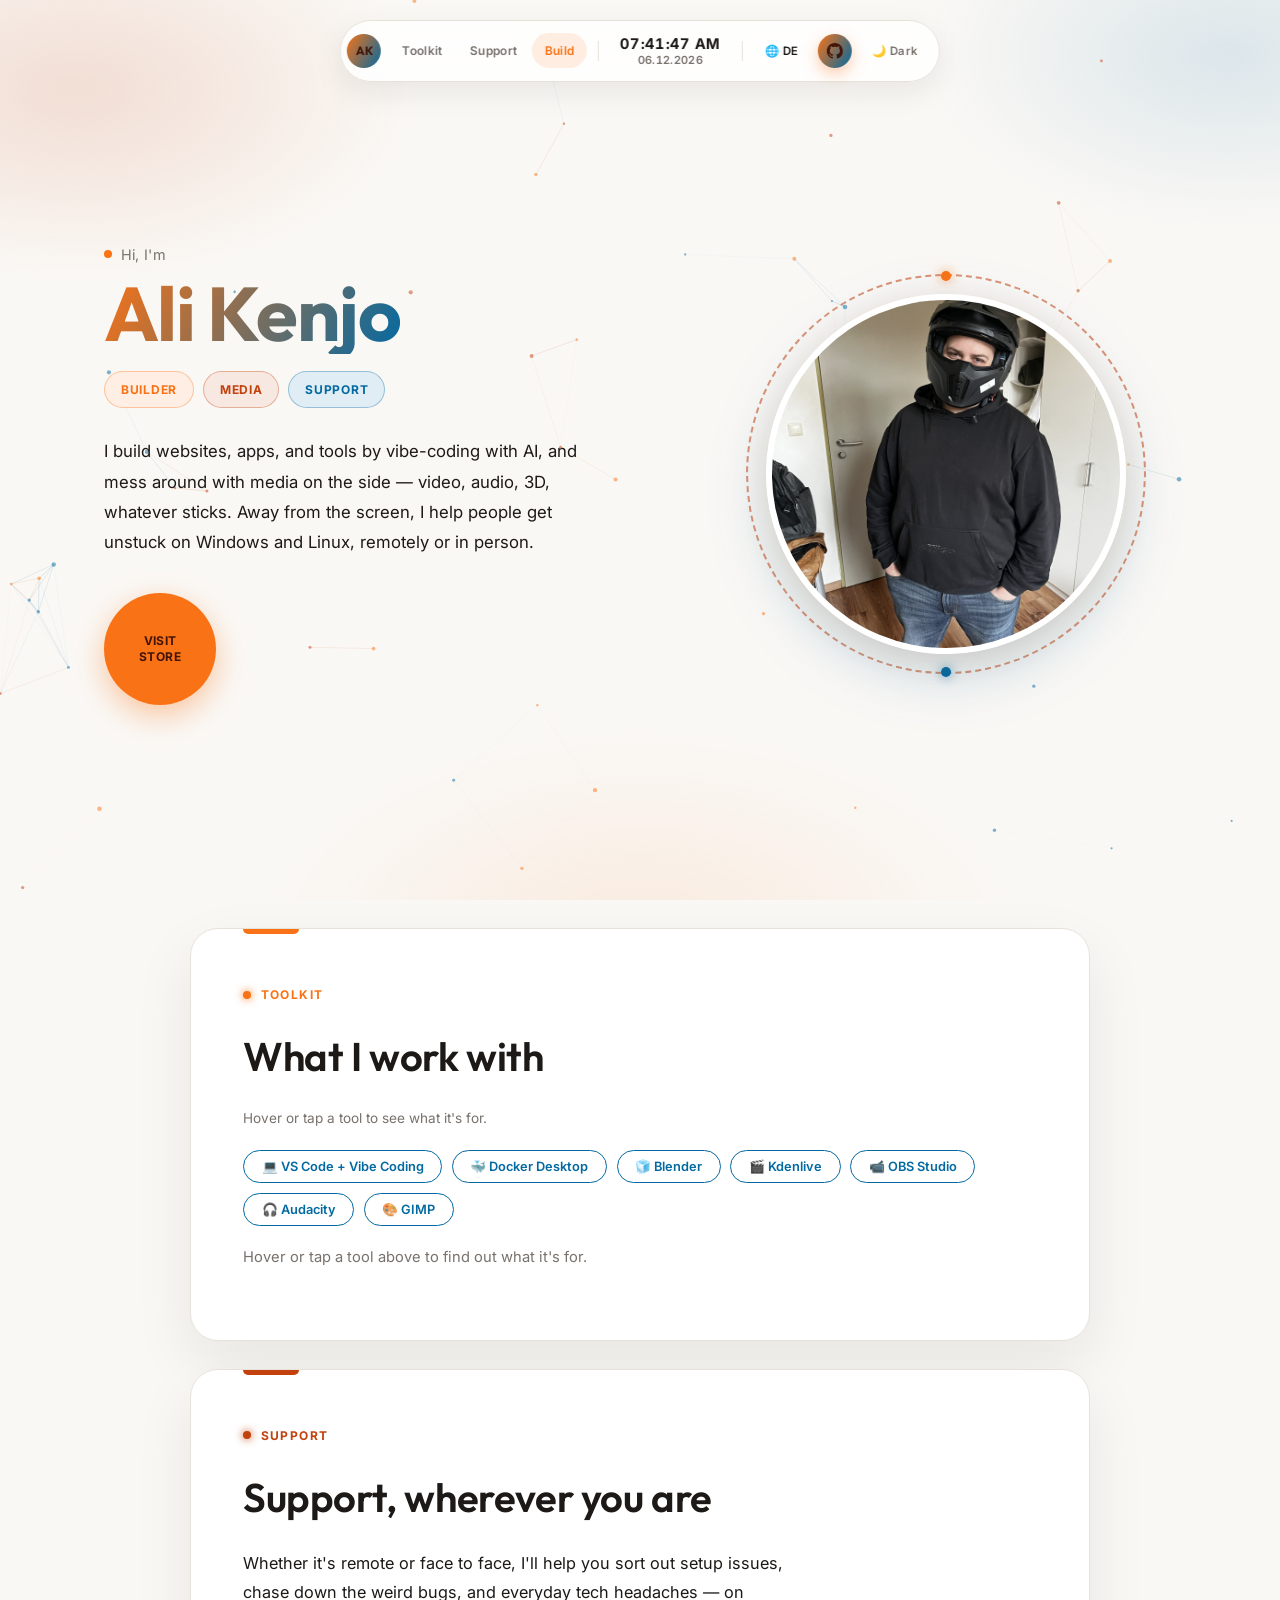
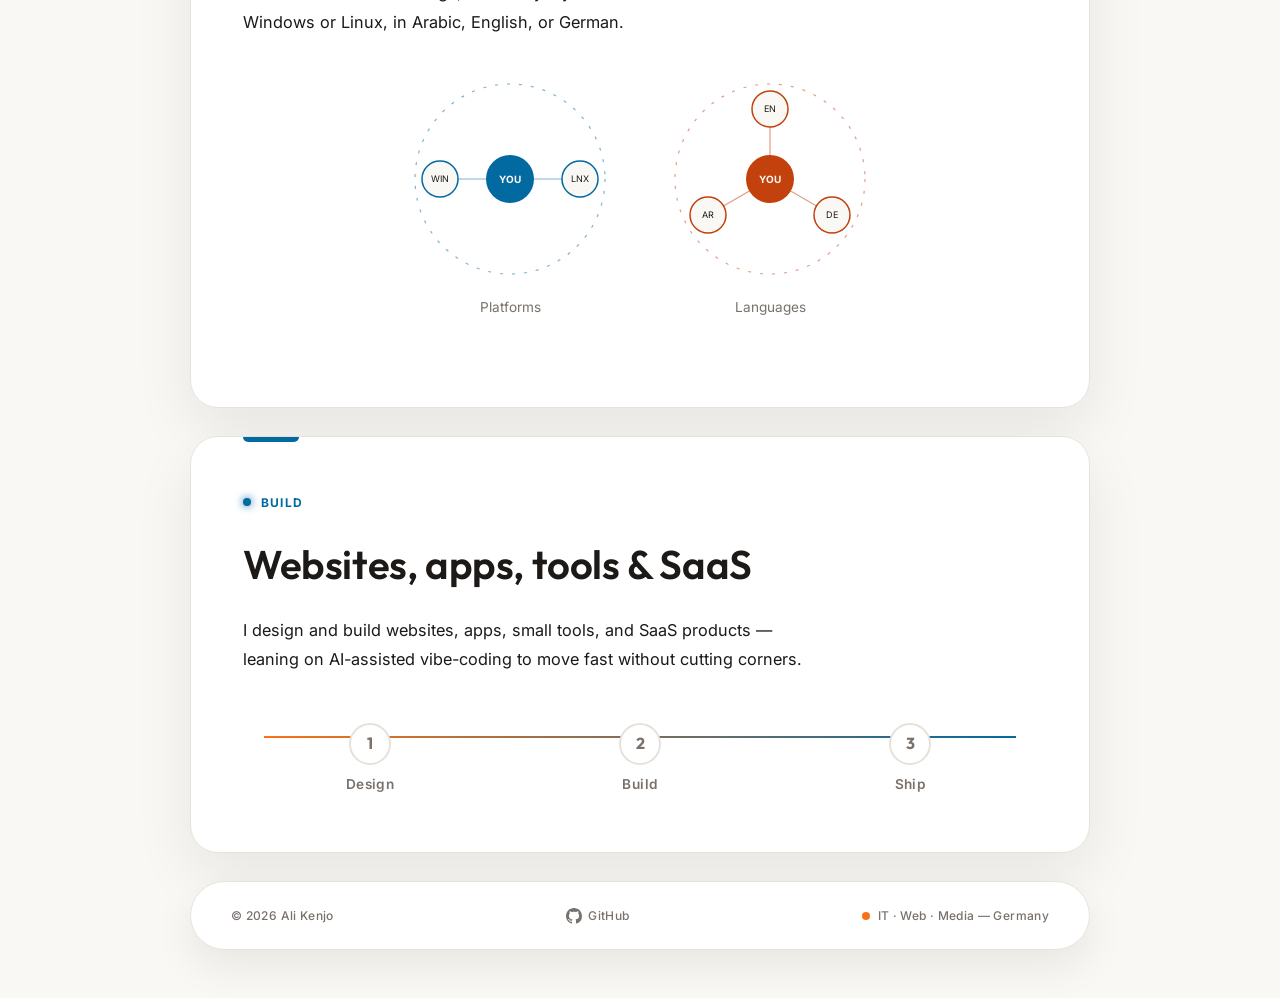
==== commit ab3f2e52: "Add GitHub profile link to nav/footer and unify store page nav with home page Nav bar now includes a" ====
--- a/index.html
+++ b/index.html
@@ -58,6 +58,10 @@
     <!-- Shows the language you'd switch TO ("DE" while browsing in English, "EN"
          while browsing in German). Click handler lives in script.js (initLanguage). -->
     <button type="button" class="lang-toggle" id="lang-toggle" aria-label="Switch language">🌐 DE</button>
+    <!-- Icon-only link out to the public GitHub profile. -->
+    <a href="https://github.com/ali-kenjo" class="nav-icon-btn" target="_blank" rel="noopener" aria-label="GitHub profile" data-i18n-attr="aria-label:nav.githubAria">
+      <svg viewBox="0 0 16 16" width="16" height="16" aria-hidden="true"><path fill="currentColor" d="M8 0C3.58 0 0 3.58 0 8c0 3.54 2.29 6.53 5.47 7.59.4.07.55-.17.55-.38 0-.19-.01-.82-.01-1.49-2.01.37-2.53-.49-2.69-.94-.09-.23-.48-.94-.82-1.13-.28-.15-.68-.52-.01-.53.63-.01 1.08.58 1.23.82.72 1.21 1.87.87 2.33.66.07-.52.28-.87.51-1.07-1.78-.2-3.64-.89-3.64-3.95 0-.87.31-1.59.82-2.15-.08-.2-.36-1.02.08-2.12 0 0 .67-.21 2.2.82.64-.18 1.32-.27 2-.27.68 0 1.36.09 2 .27 1.53-1.04 2.2-.82 2.2-.82.44 1.1.16 1.92.08 2.12.51.56.82 1.27.82 2.15 0 3.07-1.87 3.75-3.65 3.95.29.25.54.73.54 1.48 0 1.07-.01 1.93-.01 2.2 0 .21.15.46.55.38A8.01 8.01 0 0 0 16 8c0-4.42-3.58-8-8-8Z"/></svg>
+    </a>
     <!-- Click handler and label text are managed by script.js (toggleDarkMode). -->
     <button class="dark-mode-toggle" aria-pressed="false">🌙 Dark</button>
   </nav>
@@ -203,6 +207,10 @@
   <!-- FOOTER: copyright note plus a small pulsing "status" line. -->
   <footer class="reveal">
     <span>© 2026 Ali Kenjo</span>
+    <a href="https://github.com/ali-kenjo" class="footer-github magnetic" target="_blank" rel="noopener" aria-label="GitHub profile" data-i18n-attr="aria-label:footer.githubAria">
+      <svg viewBox="0 0 16 16" width="16" height="16" aria-hidden="true"><path fill="currentColor" d="M8 0C3.58 0 0 3.58 0 8c0 3.54 2.29 6.53 5.47 7.59.4.07.55-.17.55-.38 0-.19-.01-.82-.01-1.49-2.01.37-2.53-.49-2.69-.94-.09-.23-.48-.94-.82-1.13-.28-.15-.68-.52-.01-.53.63-.01 1.08.58 1.23.82.72 1.21 1.87.87 2.33.66.07-.52.28-.87.51-1.07-1.78-.2-3.64-.89-3.64-3.95 0-.87.31-1.59.82-2.15-.08-.2-.36-1.02.08-2.12 0 0 .67-.21 2.2.82.64-.18 1.32-.27 2-.27.68 0 1.36.09 2 .27 1.53-1.04 2.2-.82 2.2-.82.44 1.1.16 1.92.08 2.12.51.56.82 1.27.82 2.15 0 3.07-1.87 3.75-3.65 3.95.29.25.54.73.54 1.48 0 1.07-.01 1.93-.01 2.2 0 .21.15.46.55.38A8.01 8.01 0 0 0 16 8c0-4.42-3.58-8-8-8Z"/></svg>
+      <span data-i18n="footer.github">GitHub</span>
+    </a>
     <span class="footer-status"><span class="pulse-dot"></span><span data-i18n="footer.status">IT · Web · Media — Germany</span></span>
   </footer>
 
--- a/style.css
+++ b/style.css
@@ -275,6 +275,7 @@
 .dark-mode-toggle:focus-visible,
 .store-btn-round:focus-visible,
 .nav-logo:focus-visible,
+.nav-icon-btn:focus-visible,
 .tag:focus-visible {
   outline: 2px solid var(--accent);
   outline-offset: 3px;
@@ -298,6 +299,29 @@
 .dark-mode-toggle:hover {
   color: var(--text-primary);
   background: var(--border);
+}
+
+/* Icon-only round nav button, e.g. the GitHub profile link. Filled with the
+   same gradient as the "AK" logo so it reads as a colored accent instead of
+   blending in with the muted lang/dark-mode toggles next to it. */
+.nav-icon-btn {
+  display: flex;
+  align-items: center;
+  justify-content: center;
+  width: 34px;
+  height: 34px;
+  border-radius: 50%;
+  background: var(--gradient);
+  color: var(--on-accent);
+  text-decoration: none;
+  flex-shrink: 0;
+  box-shadow: 0 6px 16px color-mix(in srgb, var(--accent) 35%, transparent);
+  transition: transform 0.3s var(--ease-bounce), box-shadow 0.3s;
+}
+
+.nav-icon-btn:hover {
+  transform: rotate(-8deg) scale(1.08);
+  box-shadow: 0 10px 24px color-mix(in srgb, var(--accent) 48%, transparent);
 }
 
 /* ── HERO ──
@@ -829,6 +853,17 @@
   align-items: center;
   gap: 0.5rem;
 }
+
+.footer-github {
+  display: flex;
+  align-items: center;
+  gap: 0.4rem;
+  color: var(--text-secondary);
+  text-decoration: none;
+  transition: color 0.2s;
+}
+
+.footer-github:hover { color: var(--accent); }
 
 .footer-dot {
   color: var(--accent);
